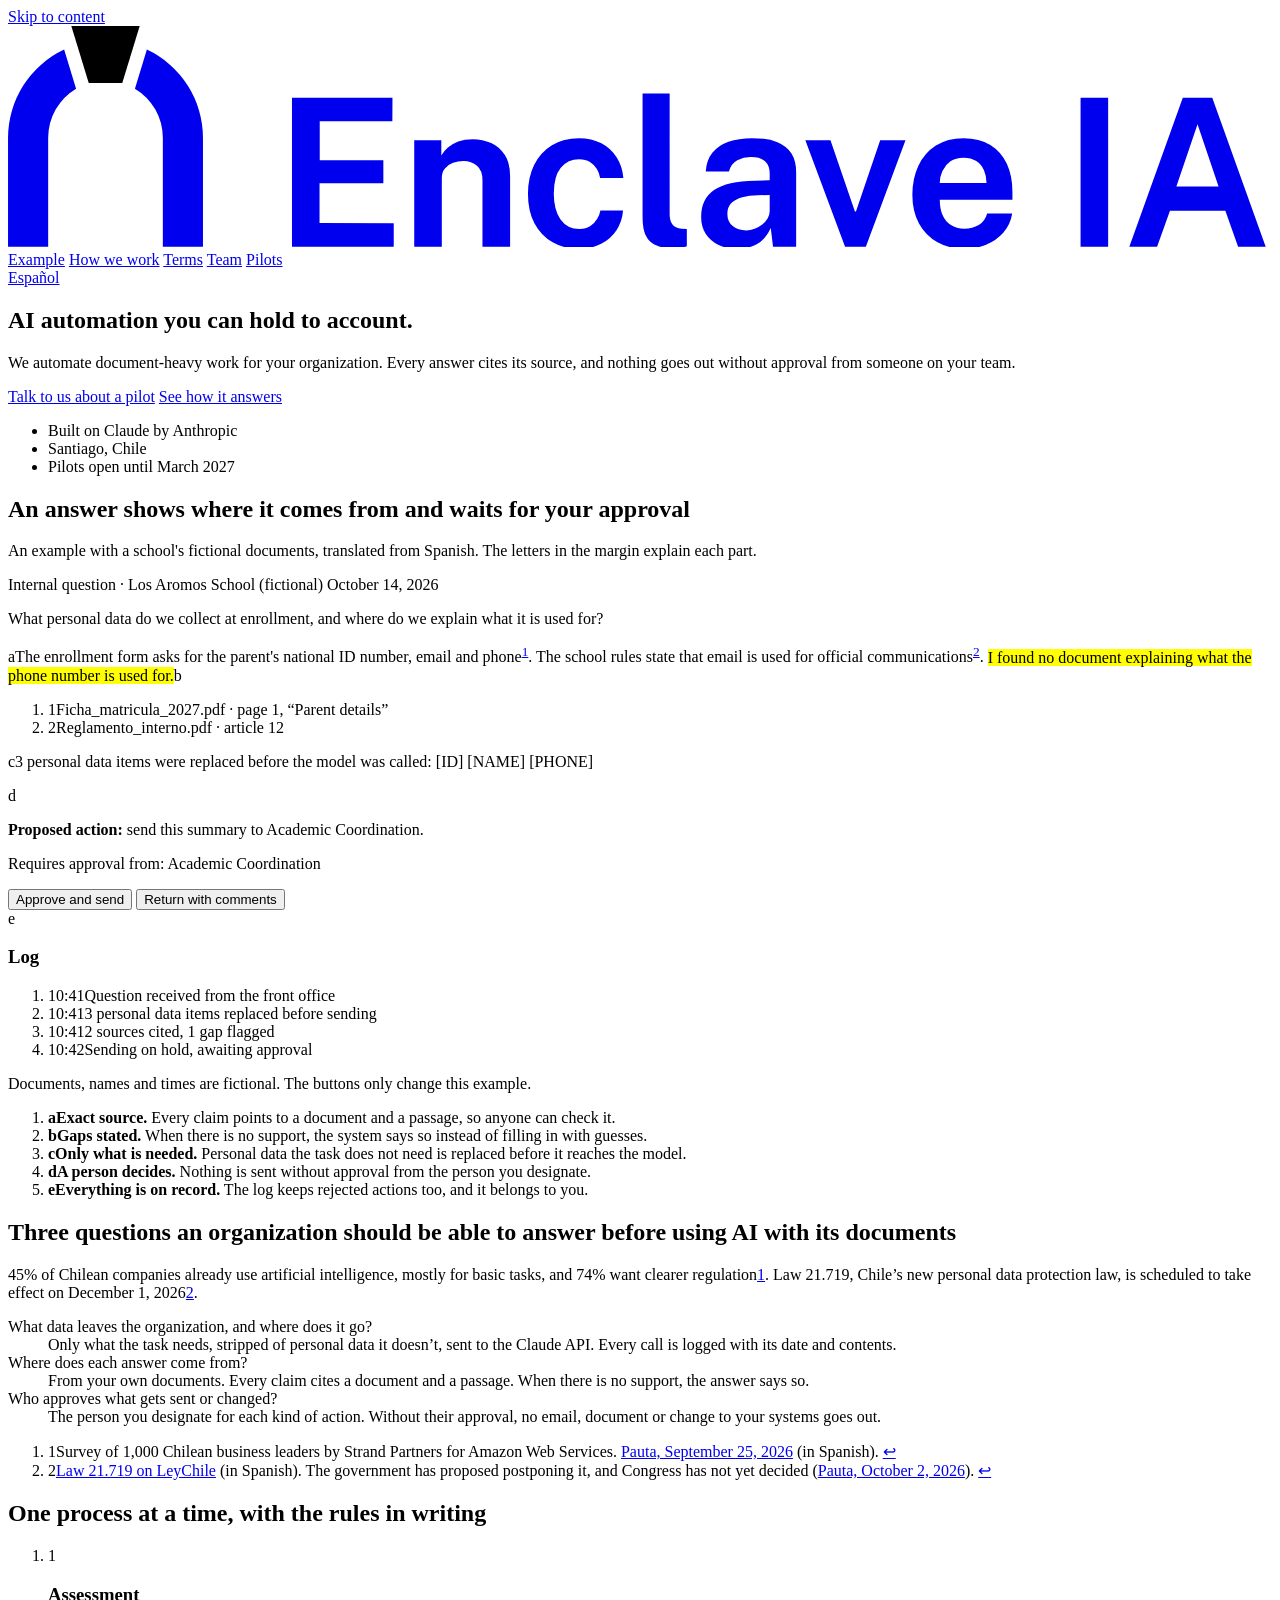
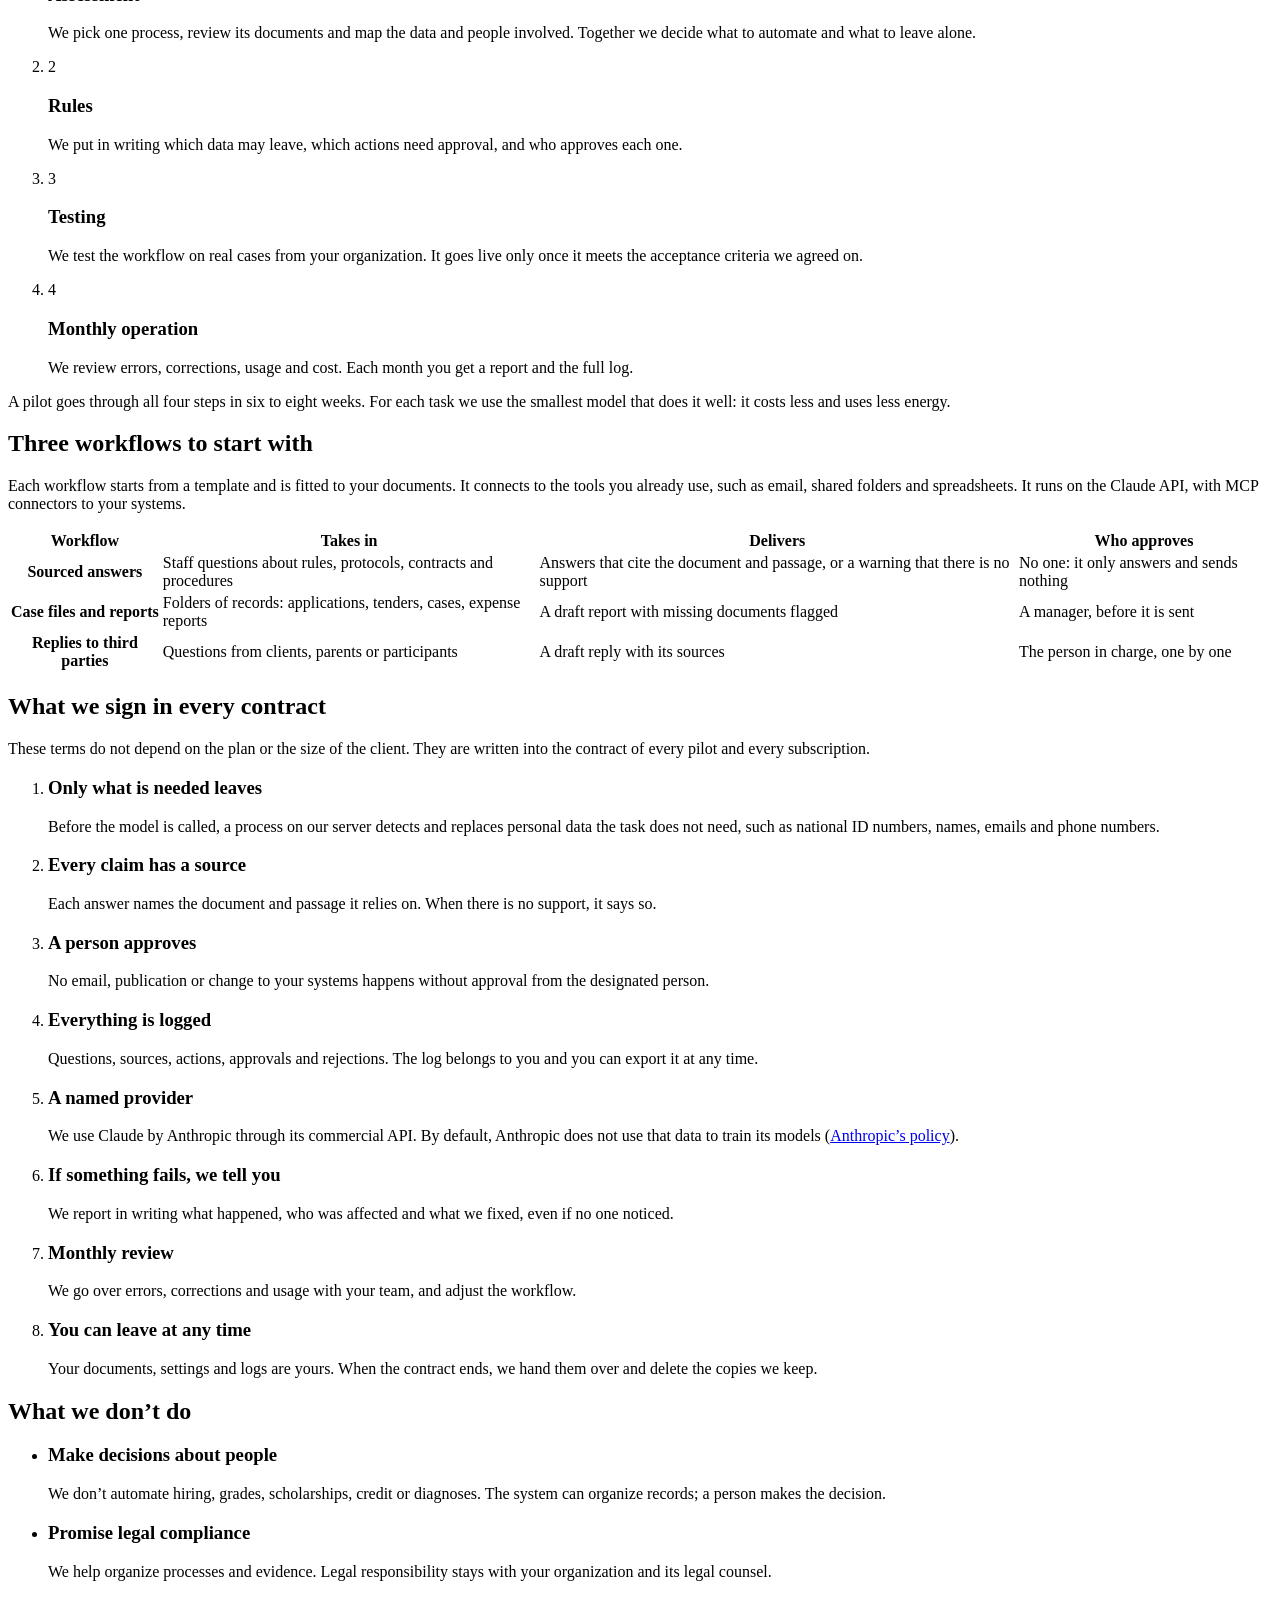
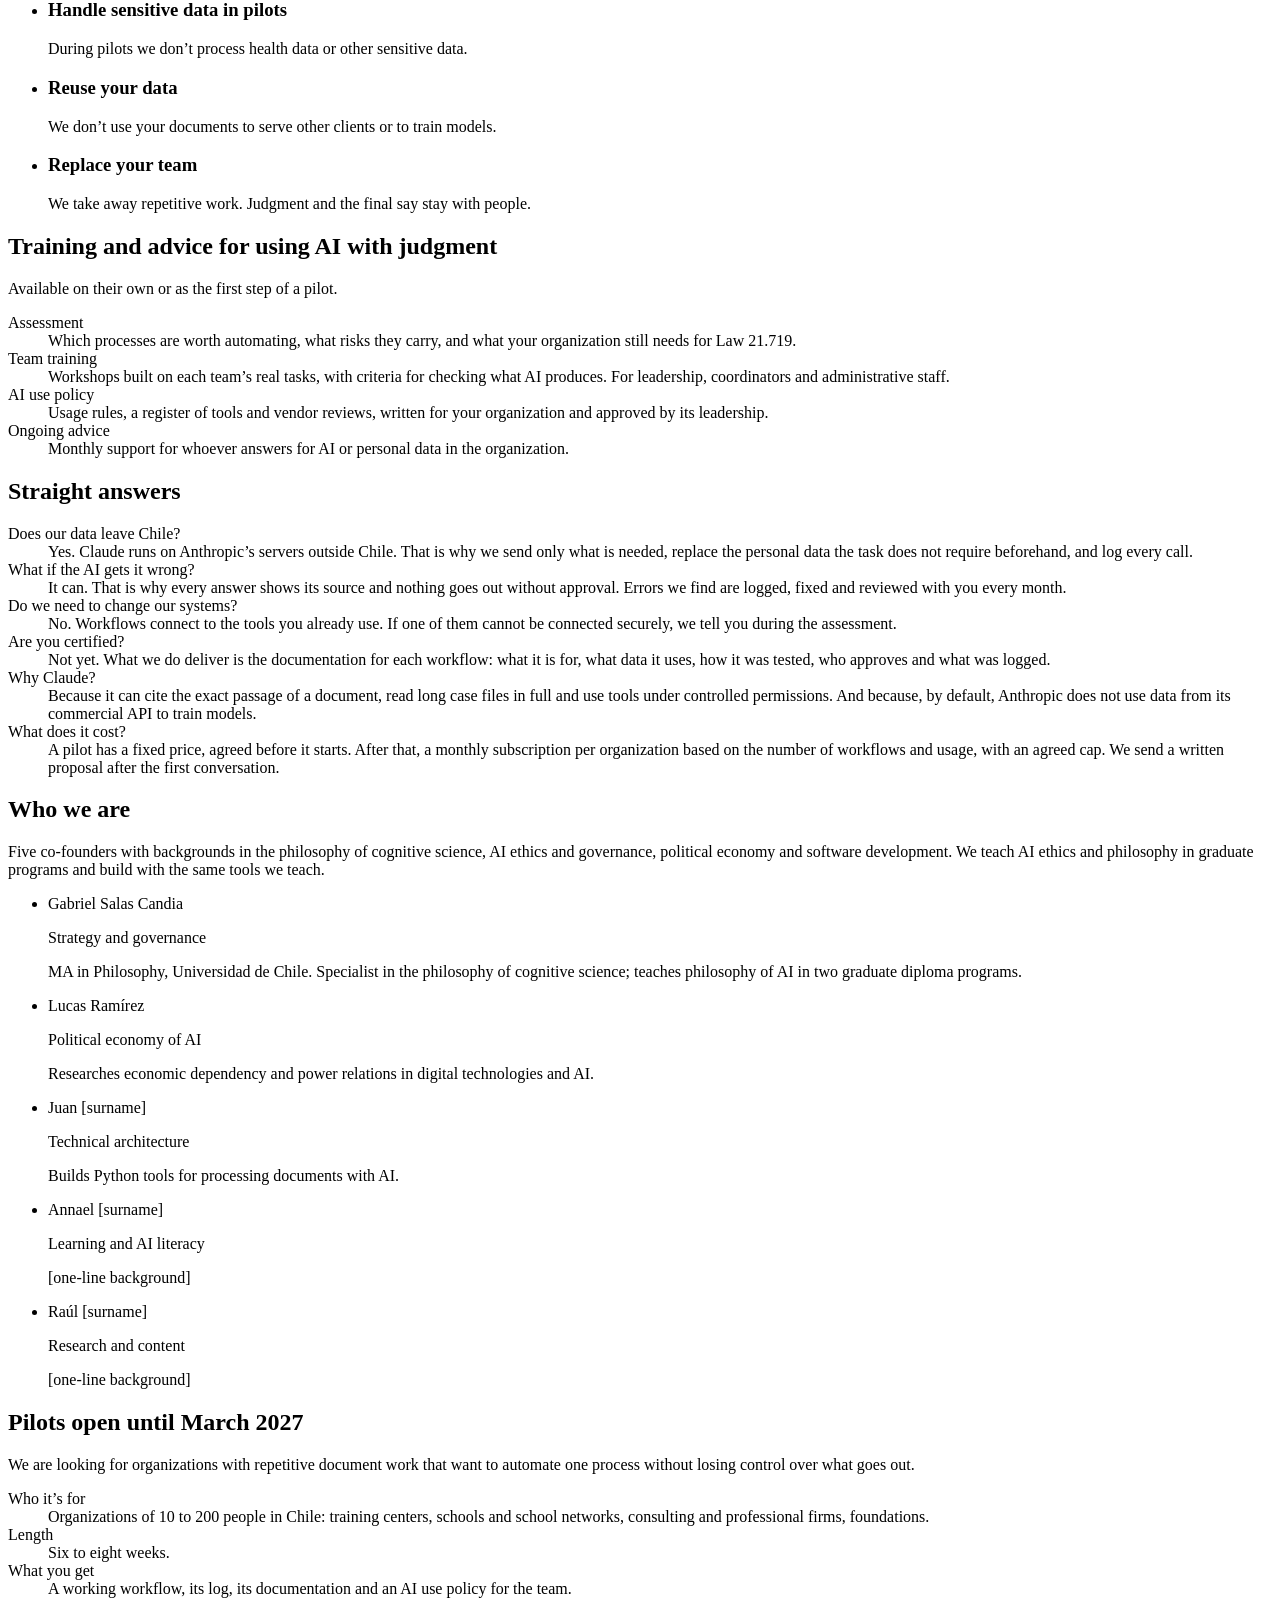
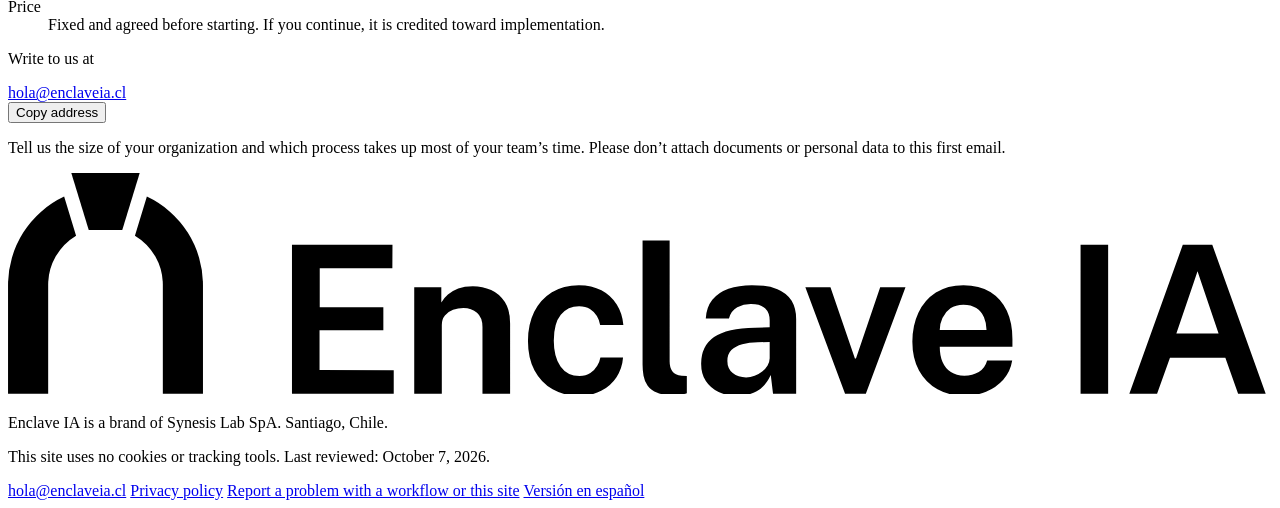
==== sitio/en/index.html @ bf119981 "Sitio de Enclave IA: página bilingüe, marca y privacidad - Página principal en español (sitio/index." ====
<!doctype html>
<html lang="en">
<head>
<meta charset="utf-8">
<meta name="viewport" content="width=device-width, initial-scale=1">
<title>Enclave IA · AI automation you can hold to account</title>
<meta name="description" content="AI workflows built on Claude for organizations that handle documents and personal data. Every answer cites its source, and nothing goes out without human approval.">
<link rel="canonical" href="https://enclaveia.cl/en/">
<link rel="alternate" hreflang="es-CL" href="https://enclaveia.cl/">
<link rel="alternate" hreflang="en" href="https://enclaveia.cl/en/">
<link rel="alternate" hreflang="x-default" href="https://enclaveia.cl/">
<meta property="og:type" content="website">
<meta property="og:locale" content="en_US">
<meta property="og:site_name" content="Enclave IA">
<meta property="og:title" content="Enclave IA · AI automation you can hold to account">
<meta property="og:description" content="AI workflows built on Claude for organizations that run on documents. Every answer cites its source, and nothing goes out without human approval.">
<meta property="og:url" content="https://enclaveia.cl/en/">
<meta property="og:image" content="https://enclaveia.cl/og.png">
<meta name="twitter:card" content="summary_large_image">
<meta name="theme-color" content="#f6f6f3" media="(prefers-color-scheme: light)">
<meta name="theme-color" content="#0f1217" media="(prefers-color-scheme: dark)">
<link rel="icon" href="/favicon.svg" type="image/svg+xml">
<link rel="icon" href="/favicon-32.png" type="image/png" sizes="32x32">
<link rel="apple-touch-icon" href="/apple-touch-icon.png">
<link rel="preload" href="/assets/fonts/newsreader.woff2" as="font" type="font/woff2" crossorigin>
<link rel="preload" href="/assets/fonts/public-sans.woff2" as="font" type="font/woff2" crossorigin>
<link rel="stylesheet" href="/assets/site.css">
<script src="/assets/site.js" defer></script>
</head>
<body>
<a class="skip" href="#content">Skip to content</a>

<header class="site-head">
  <div class="wrap">
    <a class="logo" href="/en/" aria-label="Enclave IA, home"><svg class="logo-svg" viewBox="7.00 2.49 220.46 38.51" aria-hidden="true" focusable="false"><path fill="currentColor" d="M18.867 13.418L16.784 6.607A17.000 17.000 0 0 0 7.000 22.000L7.000 41.000L14.000 41.000L14.000 22.000A10.000 10.000 0 0 1 18.867 13.418Z"/><path fill="currentColor" d="M29.133 13.418L31.216 6.607A17.000 17.000 0 0 1 41.000 22.000L41.000 41.000L34.000 41.000L34.000 22.000A10.000 10.000 0 0 0 29.133 13.418Z"/><path class="key" d="M21.076 12.437L18.036 2.491L29.964 2.491L26.924 12.437Z"/><path fill="currentColor" d="M56.524399204702625 41.0V15.000000000000004H74.05608143153526L74.03416753112033 19.090032849239282H61.36737119640387V25.891770401106502H72.46367133471645V29.908195020746888H61.334500345781464V36.85995850622407L74.2746585408022 36.874005878284926V41.0ZM77.85027662517288 41.0V22.408022130013833H82.57440784923928V25.056513658367912Q83.00510027662517 24.35077368603043 83.72530904218533 23.70080178077455Q84.4455178077455 23.050829875518673 85.5218274550484 22.637275242047025Q86.5981371023513 22.22372060857538 88.06861600968188 22.22372060857538Q89.78211445366529 22.22372060857538 91.26551694329184 22.89518499308437Q92.7489194329184 23.56664937759336 93.6612962482711 25.007347856154908Q94.57367306362379 26.44804633471646 94.57367306362379 28.755748616874136V41.0H89.75261497233748V29.33646697786999Q89.75261497233748 27.667920124481327 88.79893888312586 26.84530601659751Q87.84526279391424 26.022691908713696 86.43603042876902 26.022691908713696Q85.49008039419087 26.022691908713696 84.6190028526971 26.350838520055326Q83.74792531120332 26.678985131396956 83.20415153872753 27.336823565006917Q82.66037776625173 27.994661998616877 82.66037776625173 28.985282676348547V41.0ZM106.571252593361 41.35961272475795Q104.00142634854771 41.35961272475795 101.99209024896265 40.22163511410788Q99.98275414937758 39.083657503457815 98.83536479944675 36.936516683955745Q97.6879754495159 34.78937586445367 97.6879754495159 31.779866874135546Q97.6879754495159 28.888917704011064 98.7772086791148 26.698791926002766Q99.8664419087137 24.508666147994468 101.86524247925311 23.27853777662517Q103.86404304979253 22.048409405255878 106.571252593361 22.048409405255878Q108.82417012448133 22.048409405255878 110.50479771784232 22.956010114107883Q112.18542531120332 23.863610822959892 113.17506267289073 25.433826071922546Q114.16470003457815 27.0040413208852 114.32708765560166 28.984439834024897H110.27863502766252Q110.1505229944675 28.18907762793914 109.70957598547717 27.443443118948824Q109.26862897648685 26.697808609958507 108.49827109266943 26.217809906639005Q107.727913208852 25.737811203319502 106.6041234439834 25.737811203319502Q104.63749135546334 25.737811203319502 103.41551045988935 27.21980895573997Q102.19352956431536 28.701806708160444 102.19352956431536 31.73603907330567Q102.19352956431536 34.574451071922546 103.36957555325034 36.23892418741356Q104.54562154218533 37.903397302904565 106.69177904564314 37.903397302904565Q107.80461186030428 37.903397302904565 108.56949126901797 37.390527748962654Q109.33437067773167 36.87765819502075 109.76983921161826 36.13202368603043Q110.20530774550484 35.38638917704011 110.32246282849239 34.67868257261411H114.27230290456431Q114.13182918395574 36.586315698478565 113.13123487206086 38.10174619640387Q112.13064056016597 39.61717669432918 110.45549144190872 40.48839470954357Q108.78034232365145 41.35961272475795 106.571252593361 41.35961272475795ZM123.33201504149376 41.297242392807746Q121.39993948824342 41.297242392807746 120.26154045643153 40.829605376901796Q119.12314142461963 40.36196836099585 118.56714643845089 39.5862724757953Q118.01115145228215 38.81057659059474 117.84426867219915 37.84453881396957Q117.67738589211616 36.8785010373444 117.67738589211616 35.88169951590595V14.280774550484097H122.39983143153526V35.31193810511756Q122.39983143153526 36.41971386583679 122.86437802558783 37.07628803596127Q123.32892461964038 37.732862206085755 124.49654218533885 37.85338865836791L125.39922631396956 37.897216459197786V40.89043049792531Q124.89633039419085 41.06096559474412 124.36098504495158 41.17910399377593Q123.8256396957123 41.297242392807746 123.33201504149376 41.297242392807746ZM134.13809647302904 41.35961272475795Q132.35885632780082 41.35961272475795 130.94260027662517 40.70093144882434Q129.5263442254495 40.04225017289073 128.7104728561549 38.79091026970954Q127.8946014868603 37.53957036652835 127.8946014868603 35.74909232365145Q127.8946014868603 32.68620331950208 130.14751901798064 31.108823910788384Q132.40043654910096 29.53144450207469 137.29538381742736 29.46823132780083L139.85060079529737 29.4120418395574V28.227567427385893Q139.85060079529737 26.843901279391424 139.04006742738588 26.082674187413556Q138.2295340594744 25.321447095435687 136.522497406639 25.343360995850624Q135.27649550484094 25.354317946058092 134.20271438450897 25.92731025242047Q133.12893326417702 26.50030255878285 132.74656379668048 27.87469744121715H128.70513485477179Q128.81301867219915 25.912841459197786 129.8456409923928 24.61851659751037Q130.87826331258643 23.32419173582296 132.65947008990315 22.68630057053942Q134.4406768672199 22.048409405255878 136.74781725449515 22.048409405255878Q139.49969744121714 22.048409405255878 141.20027230290455 22.75400890387275Q142.90084716459197 23.45960840248963 143.6841286307054 24.780763744813278Q144.4674100968188 26.10191908713693 144.4674100968188 27.950553250345784V41.0H140.43356673582295L140.0399593706777 37.72808609958506Q139.06535269709542 39.784621369294605 137.5827930497925 40.57211704702628Q136.1002334024896 41.35961272475795 134.13809647302904 41.35961272475795ZM135.73050656984785 38.14445020746888Q136.49384076763485 38.14445020746888 137.22584932572613 37.86982408367911Q137.9578578838174 37.59519795988935 138.54489756224064 37.11899204702628Q139.1319372406639 36.64278613416321 139.48579054287688 36.05054892807746Q139.83964384508988 35.458311721991706 139.85060079529737 34.81915629322268V31.97596818810512L137.7595089903181 32.00406293222683Q136.26093533886583 32.02513399031812 135.06423971300137 32.34780212655602Q133.8675440871369 32.67047026279391 133.16868732710924 33.374103129322265Q132.4698305670816 34.077735995850624 132.4698305670816 35.268672199170126Q132.4698305670816 36.620591286307054 133.4083354944675 37.38252074688796Q134.3468404218534 38.14445020746888 135.73050656984785 38.14445020746888ZM152.9983791493776 41.0 146.07218188105116 22.408022130013833H150.45327627939142L154.71609180497924 34.837698824343015H154.8987076417704L159.1230333679115 22.408022130013833H163.53868430152144L156.62260114107883 41.0ZM173.90648772475794 41.35961272475795Q171.18719744121714 41.35961272475795 169.1180195366528 40.20997579529737Q167.0488416320885 39.06033886583679 165.89288338520055 36.93862378976487Q164.73692513831259 34.816908713692946 164.73692513831259 31.909664591977872Q164.73692513831259 29.08698565006916 165.79047804287688 26.856965335408024Q166.8440309474412 24.626945020746888 168.83735304287688 23.337677213001385Q170.83067513831259 22.048409405255878 173.6468922890733 22.048409405255878Q176.439790802213 22.048409405255878 178.3416645055325 23.229793395574Q180.243538208852 24.411177385892117 181.21730204011064 26.525587828492394Q182.1910658713693 28.639998271092672 182.1910658713693 31.43317773167358V32.812629668049794H169.51949343015215Q169.50853647994467 34.31373184647303 170.00159923928078 35.44693335062241Q170.49466199861686 36.580134854771785 171.45564272130014 37.21282849239281Q172.4166234439834 37.84552213001383 173.79691822268327 37.84552213001383Q175.24154996542185 37.84552213001383 176.3182810338866 37.21198565006915Q177.3950121023513 36.57844917012448 177.78440525587828 35.204616182572614H182.15060943983403Q181.83482451590595 37.16703405947441 180.59163208852004 38.54550267980636Q179.34843966113417 39.92397130013831 177.58408973029046 40.641792012448136Q175.81973979944675 41.35961272475795 173.90648772475794 41.35961272475795ZM169.51162690179805 29.890214384508994H177.67455480636238Q177.67455480636238 28.6551694329184 177.22841026970954 27.64544432918396Q176.7822657330567 26.635719225449517 175.88688623789764 26.044324861687414Q174.99150674273858 25.452930497925312 173.63284491701245 25.452930497925312Q172.30255878284925 25.452930497925312 171.38259638658369 26.09700250691563Q170.46263399031812 26.74107451590595 169.98361860304288 27.761335148686033Q169.50460321576764 28.781595781466116 169.51162690179805 29.890214384508994ZM194.07626642461963 41.0V15.000000000000004H198.88636756569846V41.0ZM202.58195020746888 41.0 211.90743862378974 15.000000000000004H217.04793395573995L226.3663986860304 41.0H221.5548928077455L219.3300700207469 34.72925311203319H209.66997320193636L207.4232365145228 41.0ZM210.7861773858921 30.487508644536653H218.1481241355463L214.47810771092668 19.644904045643155Z"/></svg></a>
    <nav class="nav" aria-label="Sections">
      <a href="#example">Example</a>
      <a href="#how">How we work</a>
      <a href="#terms">Terms</a>
      <a href="#team">Team</a>
      <a class="nav-cta" href="#pilots">Pilots</a>
    </nav>
    <a class="lang" href="/" hreflang="es-CL" lang="es-CL">Español</a>
  </div>
</header>

<main id="content">

<section class="hero" aria-labelledby="title">
  <div class="wrap grid">
    <h1 class="display" id="title">AI automation you can hold to account.</h1>
    <p class="lede">We automate document-heavy work for your organization. Every answer cites its source, and nothing goes out without approval from someone on your team.</p>
    <div class="actions">
      <a class="button" href="#pilots">Talk to us about a pilot</a>
      <a class="text-link" href="#example">See how it answers</a>
    </div>
    <ul class="facts" aria-label="Company facts">
      <li>Built on Claude by Anthropic</li>
      <li>Santiago, Chile</li>
      <li>Pilots open until March 2027</li>
    </ul>
  </div>
</section>

<section id="example" aria-labelledby="t-example">
  <div class="wrap grid">
    <div class="section-head grid">
      <h2 class="display" id="t-example">An answer shows where it comes from and waits for your approval</h2>
      <p class="prose">An example with a school's fictional documents, translated from Spanish. The letters in the margin explain each part.</p>
    </div>

    <article class="specimen" aria-label="Example of a workflow answer">
      <div class="sheet">
        <div class="sheet-head">
          <span>Internal question · Los Aromos School (fictional)</span>
          <span>October 14, 2026</span>
        </div>
        <div class="sheet-body">
          <p class="question">What personal data do we collect at enrollment, and where do we explain what it is used for?</p>
          <p class="answer marked"><span class="mark" aria-hidden="true">a</span>The enrollment form asks for the parent's national ID number, email and phone<sup><a href="#c1" aria-label="Source 1">1</a></sup>. The school rules state that email is used for official communications<sup><a href="#c2" aria-label="Source 2">2</a></sup>. <mark class="gap">I found no document explaining what the phone number is used for.</mark><span class="mark-inline" aria-hidden="true">b</span></p>
          <ol class="cites" aria-label="Cited sources">
            <li id="c1"><span class="n">1</span><span>Ficha_matricula_2027.pdf <span class="loc">· page 1, “Parent details”</span></span></li>
            <li id="c2"><span class="n">2</span><span>Reglamento_interno.pdf <span class="loc">· article 12</span></span></li>
          </ol>
          <p class="redacted marked"><span class="mark" aria-hidden="true">c</span>3 personal data items were replaced before the model was called: <span class="token">[ID]</span> <span class="token">[NAME]</span> <span class="token">[PHONE]</span></p>
          <div class="approval marked">
            <span class="mark" aria-hidden="true">d</span>
            <p><strong>Proposed action:</strong> send this summary to Academic Coordination.</p>
            <p class="who">Requires approval from: Academic Coordination</p>
            <div class="row">
              <button type="button" class="button" data-decision="ok">Approve and send</button>
              <button type="button" class="button-quiet" data-decision="back">Return with comments</button>
            </div>
          </div>
        </div>
        <div class="log marked" aria-live="polite">
          <span class="mark" aria-hidden="true">e</span>
          <h3>Log</h3>
          <ol data-log>
            <li><time>10:41</time><span>Question received from the front office</span></li>
            <li><time>10:41</time><span>3 personal data items replaced before sending</span></li>
            <li><time>10:41</time><span>2 sources cited, 1 gap flagged</span></li>
            <li><time>10:42</time><span>Sending on hold, awaiting approval</span></li>
          </ol>
        </div>
      </div>
      <p class="fine">Documents, names and times are fictional. The buttons only change this example.</p>
    </article>

    <ol class="notes" aria-label="What the example shows">
      <li><b aria-hidden="true">a</b><span><strong>Exact source.</strong> Every claim points to a document and a passage, so anyone can check it.</span></li>
      <li><b aria-hidden="true">b</b><span><strong>Gaps stated.</strong> When there is no support, the system says so instead of filling in with guesses.</span></li>
      <li><b aria-hidden="true">c</b><span><strong>Only what is needed.</strong> Personal data the task does not need is replaced before it reaches the model.</span></li>
      <li><b aria-hidden="true">d</b><span><strong>A person decides.</strong> Nothing is sent without approval from the person you designate.</span></li>
      <li><b aria-hidden="true">e</b><span><strong>Everything is on record.</strong> The log keeps rejected actions too, and it belongs to you.</span></li>
    </ol>
  </div>
</section>

<section id="context" aria-labelledby="t-context">
  <div class="wrap grid">
    <div class="section-head grid">
      <h2 class="display" id="t-context">Three questions an organization should be able to answer before using AI with its documents</h2>
      <div class="prose">
        <p>45% of Chilean companies already use artificial intelligence, mostly for basic tasks, and 74% want clearer regulation<a class="fn" href="#n1" id="r1" aria-label="Note 1">1</a>. Law 21.719, Chile’s new personal data protection law, is scheduled to take effect on December 1, 2026<a class="fn" href="#n2" id="r2" aria-label="Note 2">2</a>.</p>
      </div>
    </div>
    <dl class="qa">
      <div>
        <dt>What data leaves the organization, and where does it go?</dt>
        <dd>Only what the task needs, stripped of personal data it doesn’t, sent to the Claude API. Every call is logged with its date and contents.</dd>
      </div>
      <div>
        <dt>Where does each answer come from?</dt>
        <dd>From your own documents. Every claim cites a document and a passage. When there is no support, the answer says so.</dd>
      </div>
      <div>
        <dt>Who approves what gets sent or changed?</dt>
        <dd>The person you designate for each kind of action. Without their approval, no email, document or change to your systems goes out.</dd>
      </div>
    </dl>
    <ol class="footnotes" aria-label="Notes">
      <li id="n1"><span>1</span><span>Survey of 1,000 Chilean business leaders by Strand Partners for Amazon Web Services. <a href="https://www.pauta.cl/tendencias/2026/09/25/el-45-de-las-empresas-chilenas-usa-inteligencia-artificial-pero-la-mayoria-aun-la-ocupa-para-tareas-basicas.html" hreflang="es">Pauta, September 25, 2026</a> (in Spanish). <a href="#r1" aria-label="Back to text">↩</a></span></li>
      <li id="n2"><span>2</span><span><a href="https://www.bcn.cl/leychile/navegar?i=1209272" hreflang="es">Law 21.719 on LeyChile</a> (in Spanish). The government has proposed postponing it, and Congress has not yet decided (<a href="https://www.pauta.cl/actualidad/2026/10/02/ley-de-datos-personales-senadores-proponen-prorroga-de-seis-meses-frente-al-ano-que-pide-el-gobierno.html" hreflang="es">Pauta, October 2, 2026</a>). <a href="#r2" aria-label="Back to text">↩</a></span></li>
    </ol>
  </div>
</section>

<section id="how" aria-labelledby="t-how">
  <div class="wrap grid">
    <div class="section-head grid">
      <h2 class="display" id="t-how">One process at a time, with the rules in writing</h2>
    </div>
    <ol class="steps">
      <li><span class="num" aria-hidden="true">1</span><h3>Assessment</h3><p>We pick one process, review its documents and map the data and people involved. Together we decide what to automate and what to leave alone.</p></li>
      <li><span class="num" aria-hidden="true">2</span><h3>Rules</h3><p>We put in writing which data may leave, which actions need approval, and who approves each one.</p></li>
      <li><span class="num" aria-hidden="true">3</span><h3>Testing</h3><p>We test the workflow on real cases from your organization. It goes live only once it meets the acceptance criteria we agreed on.</p></li>
      <li><span class="num" aria-hidden="true">4</span><h3>Monthly operation</h3><p>We review errors, corrections, usage and cost. Each month you get a report and the full log.</p></li>
    </ol>
    <p class="after">A pilot goes through all four steps in six to eight weeks. For each task we use the smallest model that does it well: it costs less and uses less energy.</p>
  </div>
</section>

<section id="workflows" aria-labelledby="t-workflows">
  <div class="wrap grid">
    <div class="section-head grid">
      <h2 class="display" id="t-workflows">Three workflows to start with</h2>
      <p class="prose">Each workflow starts from a template and is fitted to your documents. It connects to the tools you already use, such as email, shared folders and spreadsheets. It runs on the Claude API, with MCP connectors to your systems.</p>
    </div>
    <div class="table-wrap" role="region" aria-labelledby="t-workflows" tabindex="0">
      <table>
        <thead>
          <tr><th scope="col">Workflow</th><th scope="col">Takes in</th><th scope="col">Delivers</th><th scope="col">Who approves</th></tr>
        </thead>
        <tbody>
          <tr><th scope="row">Sourced answers</th><td data-label="Takes in">Staff questions about rules, protocols, contracts and procedures</td><td data-label="Delivers">Answers that cite the document and passage, or a warning that there is no support</td><td class="approver" data-label="Who approves">No one: it only answers and sends nothing</td></tr>
          <tr><th scope="row">Case files and reports</th><td data-label="Takes in">Folders of records: applications, tenders, cases, expense reports</td><td data-label="Delivers">A draft report with missing documents flagged</td><td class="approver" data-label="Who approves">A manager, before it is sent</td></tr>
          <tr><th scope="row">Replies to third parties</th><td data-label="Takes in">Questions from clients, parents or participants</td><td data-label="Delivers">A draft reply with its sources</td><td class="approver" data-label="Who approves">The person in charge, one by one</td></tr>
        </tbody>
      </table>
    </div>
  </div>
</section>

<section id="terms" aria-labelledby="t-terms">
  <div class="wrap grid">
    <div class="section-head grid">
      <h2 class="display" id="t-terms">What we sign in every contract</h2>
      <p class="prose">These terms do not depend on the plan or the size of the client. They are written into the contract of every pilot and every subscription.</p>
    </div>
    <ol class="clauses">
      <li><div><h3>Only what is needed leaves</h3><p>Before the model is called, a process on our server detects and replaces personal data the task does not need, such as national ID numbers, names, emails and phone numbers.</p></div></li>
      <li><div><h3>Every claim has a source</h3><p>Each answer names the document and passage it relies on. When there is no support, it says so.</p></div></li>
      <li><div><h3>A person approves</h3><p>No email, publication or change to your systems happens without approval from the designated person.</p></div></li>
      <li><div><h3>Everything is logged</h3><p>Questions, sources, actions, approvals and rejections. The log belongs to you and you can export it at any time.</p></div></li>
      <li><div><h3>A named provider</h3><p>We use Claude by Anthropic through its commercial API. By default, Anthropic does not use that data to train its models (<a href="https://privacy.claude.com/en/articles/7996868-is-my-data-used-for-model-training">Anthropic’s policy</a>).</p></div></li>
      <li><div><h3>If something fails, we tell you</h3><p>We report in writing what happened, who was affected and what we fixed, even if no one noticed.</p></div></li>
      <li><div><h3>Monthly review</h3><p>We go over errors, corrections and usage with your team, and adjust the workflow.</p></div></li>
      <li><div><h3>You can leave at any time</h3><p>Your documents, settings and logs are yours. When the contract ends, we hand them over and delete the copies we keep.</p></div></li>
    </ol>
  </div>
</section>

<section id="limits" aria-labelledby="t-limits">
  <div class="wrap grid">
    <div class="section-head grid">
      <h2 class="display" id="t-limits">What we don’t do</h2>
    </div>
    <ul class="limits">
      <li><h3>Make decisions about people</h3><p>We don’t automate hiring, grades, scholarships, credit or diagnoses. The system can organize records; a person makes the decision.</p></li>
      <li><h3>Promise legal compliance</h3><p>We help organize processes and evidence. Legal responsibility stays with your organization and its legal counsel.</p></li>
      <li><h3>Handle sensitive data in pilots</h3><p>During pilots we don’t process health data or other sensitive data.</p></li>
      <li><h3>Reuse your data</h3><p>We don’t use your documents to serve other clients or to train models.</p></li>
      <li><h3>Replace your team</h3><p>We take away repetitive work. Judgment and the final say stay with people.</p></li>
    </ul>
  </div>
</section>

<section id="services" aria-labelledby="t-services">
  <div class="wrap grid">
    <div class="section-head grid">
      <h2 class="display" id="t-services">Training and advice for using AI with judgment</h2>
      <p class="prose">Available on their own or as the first step of a pilot.</p>
    </div>
    <dl class="services">
      <div><dt>Assessment</dt><dd>Which processes are worth automating, what risks they carry, and what your organization still needs for Law 21.719.</dd></div>
      <div><dt>Team training</dt><dd>Workshops built on each team’s real tasks, with criteria for checking what AI produces. For leadership, coordinators and administrative staff.</dd></div>
      <div><dt>AI use policy</dt><dd>Usage rules, a register of tools and vendor reviews, written for your organization and approved by its leadership.</dd></div>
      <div><dt>Ongoing advice</dt><dd>Monthly support for whoever answers for AI or personal data in the organization.</dd></div>
    </dl>
  </div>
</section>

<section id="questions" aria-labelledby="t-questions">
  <div class="wrap grid">
    <div class="section-head grid">
      <h2 class="display" id="t-questions">Straight answers</h2>
    </div>
    <dl class="qa">
      <div>
        <dt>Does our data leave Chile?</dt>
        <dd>Yes. Claude runs on Anthropic’s servers outside Chile. That is why we send only what is needed, replace the personal data the task does not require beforehand, and log every call.</dd>
      </div>
      <div>
        <dt>What if the AI gets it wrong?</dt>
        <dd>It can. That is why every answer shows its source and nothing goes out without approval. Errors we find are logged, fixed and reviewed with you every month.</dd>
      </div>
      <div>
        <dt>Do we need to change our systems?</dt>
        <dd>No. Workflows connect to the tools you already use. If one of them cannot be connected securely, we tell you during the assessment.</dd>
      </div>
      <div>
        <dt>Are you certified?</dt>
        <dd>Not yet. What we do deliver is the documentation for each workflow: what it is for, what data it uses, how it was tested, who approves and what was logged.</dd>
      </div>
      <div>
        <dt>Why Claude?</dt>
        <dd>Because it can cite the exact passage of a document, read long case files in full and use tools under controlled permissions. And because, by default, Anthropic does not use data from its commercial API to train models.</dd>
      </div>
      <div>
        <dt>What does it cost?</dt>
        <dd>A pilot has a fixed price, agreed before it starts. After that, a monthly subscription per organization based on the number of workflows and usage, with an agreed cap. We send a written proposal after the first conversation.</dd>
      </div>
    </dl>
  </div>
</section>

<section id="team" aria-labelledby="t-team">
  <div class="wrap grid">
    <div class="section-head grid">
      <h2 class="display" id="t-team">Who we are</h2>
      <p class="prose">Five co-founders with backgrounds in the philosophy of cognitive science, AI ethics and governance, political economy and software development. We teach AI ethics and philosophy in graduate programs and build with the same tools we teach.</p>
    </div>
    <ul class="team">
      <li><p class="name">Gabriel Salas Candia</p><p class="role">Strategy and governance</p><p class="bio">MA in Philosophy, Universidad de Chile. Specialist in the philosophy of cognitive science; teaches philosophy of AI in two graduate diploma programs.</p></li>
      <li><p class="name">Lucas Ramírez</p><p class="role">Political economy of AI</p><p class="bio">Researches economic dependency and power relations in digital technologies and AI.</p></li>
      <li><p class="name">Juan <span class="pending">[surname]</span></p><p class="role">Technical architecture</p><p class="bio">Builds Python tools for processing documents with AI.</p></li>
      <li><p class="name">Annael <span class="pending">[surname]</span></p><p class="role">Learning and AI literacy</p><p class="bio"><span class="pending">[one-line background]</span></p></li>
      <li><p class="name">Raúl <span class="pending">[surname]</span></p><p class="role">Research and content</p><p class="bio"><span class="pending">[one-line background]</span></p></li>
    </ul>
  </div>
</section>

<section id="pilots" class="pilot" aria-labelledby="t-pilots">
  <div class="wrap grid">
    <h2 class="display" id="t-pilots">Pilots open until March 2027</h2>
    <p class="prose">We are looking for organizations with repetitive document work that want to automate one process without losing control over what goes out.</p>
    <dl class="terms">
      <div><dt>Who it’s for</dt><dd>Organizations of 10 to 200 people in Chile: training centers, schools and school networks, consulting and professional firms, foundations.</dd></div>
      <div><dt>Length</dt><dd>Six to eight weeks.</dd></div>
      <div><dt>What you get</dt><dd>A working workflow, its log, its documentation and an AI use policy for the team.</dd></div>
      <div><dt>Price</dt><dd>Fixed and agreed before starting. If you continue, it is credited toward implementation.</dd></div>
    </dl>
    <div class="contact">
      <p class="label">Write to us at</p>
      <a class="mail" href="mailto:hola@enclaveia.cl?subject=Enclave%20IA%20pilot">hola@enclaveia.cl</a>
      <div class="row">
        <button type="button" class="button-quiet" data-copy="hola@enclaveia.cl">Copy address</button>
        <span class="copied" data-copied hidden>Address copied.</span>
      </div>
      <p class="note">Tell us the size of your organization and which process takes up most of your team’s time. Please don’t attach documents or personal data to this first email.</p>
    </div>
  </div>
</section>

</main>

<footer class="site-foot">
  <div class="wrap grid">
    <div class="foot-id">
      <svg class="foot-logo" viewBox="7.00 2.49 220.46 38.51" aria-hidden="true" focusable="false"><path fill="currentColor" d="M18.867 13.418L16.784 6.607A17.000 17.000 0 0 0 7.000 22.000L7.000 41.000L14.000 41.000L14.000 22.000A10.000 10.000 0 0 1 18.867 13.418Z"/><path fill="currentColor" d="M29.133 13.418L31.216 6.607A17.000 17.000 0 0 1 41.000 22.000L41.000 41.000L34.000 41.000L34.000 22.000A10.000 10.000 0 0 0 29.133 13.418Z"/><path class="key" d="M21.076 12.437L18.036 2.491L29.964 2.491L26.924 12.437Z"/><path fill="currentColor" d="M56.524399204702625 41.0V15.000000000000004H74.05608143153526L74.03416753112033 19.090032849239282H61.36737119640387V25.891770401106502H72.46367133471645V29.908195020746888H61.334500345781464V36.85995850622407L74.2746585408022 36.874005878284926V41.0ZM77.85027662517288 41.0V22.408022130013833H82.57440784923928V25.056513658367912Q83.00510027662517 24.35077368603043 83.72530904218533 23.70080178077455Q84.4455178077455 23.050829875518673 85.5218274550484 22.637275242047025Q86.5981371023513 22.22372060857538 88.06861600968188 22.22372060857538Q89.78211445366529 22.22372060857538 91.26551694329184 22.89518499308437Q92.7489194329184 23.56664937759336 93.6612962482711 25.007347856154908Q94.57367306362379 26.44804633471646 94.57367306362379 28.755748616874136V41.0H89.75261497233748V29.33646697786999Q89.75261497233748 27.667920124481327 88.79893888312586 26.84530601659751Q87.84526279391424 26.022691908713696 86.43603042876902 26.022691908713696Q85.49008039419087 26.022691908713696 84.6190028526971 26.350838520055326Q83.74792531120332 26.678985131396956 83.20415153872753 27.336823565006917Q82.66037776625173 27.994661998616877 82.66037776625173 28.985282676348547V41.0ZM106.571252593361 41.35961272475795Q104.00142634854771 41.35961272475795 101.99209024896265 40.22163511410788Q99.98275414937758 39.083657503457815 98.83536479944675 36.936516683955745Q97.6879754495159 34.78937586445367 97.6879754495159 31.779866874135546Q97.6879754495159 28.888917704011064 98.7772086791148 26.698791926002766Q99.8664419087137 24.508666147994468 101.86524247925311 23.27853777662517Q103.86404304979253 22.048409405255878 106.571252593361 22.048409405255878Q108.82417012448133 22.048409405255878 110.50479771784232 22.956010114107883Q112.18542531120332 23.863610822959892 113.17506267289073 25.433826071922546Q114.16470003457815 27.0040413208852 114.32708765560166 28.984439834024897H110.27863502766252Q110.1505229944675 28.18907762793914 109.70957598547717 27.443443118948824Q109.26862897648685 26.697808609958507 108.49827109266943 26.217809906639005Q107.727913208852 25.737811203319502 106.6041234439834 25.737811203319502Q104.63749135546334 25.737811203319502 103.41551045988935 27.21980895573997Q102.19352956431536 28.701806708160444 102.19352956431536 31.73603907330567Q102.19352956431536 34.574451071922546 103.36957555325034 36.23892418741356Q104.54562154218533 37.903397302904565 106.69177904564314 37.903397302904565Q107.80461186030428 37.903397302904565 108.56949126901797 37.390527748962654Q109.33437067773167 36.87765819502075 109.76983921161826 36.13202368603043Q110.20530774550484 35.38638917704011 110.32246282849239 34.67868257261411H114.27230290456431Q114.13182918395574 36.586315698478565 113.13123487206086 38.10174619640387Q112.13064056016597 39.61717669432918 110.45549144190872 40.48839470954357Q108.78034232365145 41.35961272475795 106.571252593361 41.35961272475795ZM123.33201504149376 41.297242392807746Q121.39993948824342 41.297242392807746 120.26154045643153 40.829605376901796Q119.12314142461963 40.36196836099585 118.56714643845089 39.5862724757953Q118.01115145228215 38.81057659059474 117.84426867219915 37.84453881396957Q117.67738589211616 36.8785010373444 117.67738589211616 35.88169951590595V14.280774550484097H122.39983143153526V35.31193810511756Q122.39983143153526 36.41971386583679 122.86437802558783 37.07628803596127Q123.32892461964038 37.732862206085755 124.49654218533885 37.85338865836791L125.39922631396956 37.897216459197786V40.89043049792531Q124.89633039419085 41.06096559474412 124.36098504495158 41.17910399377593Q123.8256396957123 41.297242392807746 123.33201504149376 41.297242392807746ZM134.13809647302904 41.35961272475795Q132.35885632780082 41.35961272475795 130.94260027662517 40.70093144882434Q129.5263442254495 40.04225017289073 128.7104728561549 38.79091026970954Q127.8946014868603 37.53957036652835 127.8946014868603 35.74909232365145Q127.8946014868603 32.68620331950208 130.14751901798064 31.108823910788384Q132.40043654910096 29.53144450207469 137.29538381742736 29.46823132780083L139.85060079529737 29.4120418395574V28.227567427385893Q139.85060079529737 26.843901279391424 139.04006742738588 26.082674187413556Q138.2295340594744 25.321447095435687 136.522497406639 25.343360995850624Q135.27649550484094 25.354317946058092 134.20271438450897 25.92731025242047Q133.12893326417702 26.50030255878285 132.74656379668048 27.87469744121715H128.70513485477179Q128.81301867219915 25.912841459197786 129.8456409923928 24.61851659751037Q130.87826331258643 23.32419173582296 132.65947008990315 22.68630057053942Q134.4406768672199 22.048409405255878 136.74781725449515 22.048409405255878Q139.49969744121714 22.048409405255878 141.20027230290455 22.75400890387275Q142.90084716459197 23.45960840248963 143.6841286307054 24.780763744813278Q144.4674100968188 26.10191908713693 144.4674100968188 27.950553250345784V41.0H140.43356673582295L140.0399593706777 37.72808609958506Q139.06535269709542 39.784621369294605 137.5827930497925 40.57211704702628Q136.1002334024896 41.35961272475795 134.13809647302904 41.35961272475795ZM135.73050656984785 38.14445020746888Q136.49384076763485 38.14445020746888 137.22584932572613 37.86982408367911Q137.9578578838174 37.59519795988935 138.54489756224064 37.11899204702628Q139.1319372406639 36.64278613416321 139.48579054287688 36.05054892807746Q139.83964384508988 35.458311721991706 139.85060079529737 34.81915629322268V31.97596818810512L137.7595089903181 32.00406293222683Q136.26093533886583 32.02513399031812 135.06423971300137 32.34780212655602Q133.8675440871369 32.67047026279391 133.16868732710924 33.374103129322265Q132.4698305670816 34.077735995850624 132.4698305670816 35.268672199170126Q132.4698305670816 36.620591286307054 133.4083354944675 37.38252074688796Q134.3468404218534 38.14445020746888 135.73050656984785 38.14445020746888ZM152.9983791493776 41.0 146.07218188105116 22.408022130013833H150.45327627939142L154.71609180497924 34.837698824343015H154.8987076417704L159.1230333679115 22.408022130013833H163.53868430152144L156.62260114107883 41.0ZM173.90648772475794 41.35961272475795Q171.18719744121714 41.35961272475795 169.1180195366528 40.20997579529737Q167.0488416320885 39.06033886583679 165.89288338520055 36.93862378976487Q164.73692513831259 34.816908713692946 164.73692513831259 31.909664591977872Q164.73692513831259 29.08698565006916 165.79047804287688 26.856965335408024Q166.8440309474412 24.626945020746888 168.83735304287688 23.337677213001385Q170.83067513831259 22.048409405255878 173.6468922890733 22.048409405255878Q176.439790802213 22.048409405255878 178.3416645055325 23.229793395574Q180.243538208852 24.411177385892117 181.21730204011064 26.525587828492394Q182.1910658713693 28.639998271092672 182.1910658713693 31.43317773167358V32.812629668049794H169.51949343015215Q169.50853647994467 34.31373184647303 170.00159923928078 35.44693335062241Q170.49466199861686 36.580134854771785 171.45564272130014 37.21282849239281Q172.4166234439834 37.84552213001383 173.79691822268327 37.84552213001383Q175.24154996542185 37.84552213001383 176.3182810338866 37.21198565006915Q177.3950121023513 36.57844917012448 177.78440525587828 35.204616182572614H182.15060943983403Q181.83482451590595 37.16703405947441 180.59163208852004 38.54550267980636Q179.34843966113417 39.92397130013831 177.58408973029046 40.641792012448136Q175.81973979944675 41.35961272475795 173.90648772475794 41.35961272475795ZM169.51162690179805 29.890214384508994H177.67455480636238Q177.67455480636238 28.6551694329184 177.22841026970954 27.64544432918396Q176.7822657330567 26.635719225449517 175.88688623789764 26.044324861687414Q174.99150674273858 25.452930497925312 173.63284491701245 25.452930497925312Q172.30255878284925 25.452930497925312 171.38259638658369 26.09700250691563Q170.46263399031812 26.74107451590595 169.98361860304288 27.761335148686033Q169.50460321576764 28.781595781466116 169.51162690179805 29.890214384508994ZM194.07626642461963 41.0V15.000000000000004H198.88636756569846V41.0ZM202.58195020746888 41.0 211.90743862378974 15.000000000000004H217.04793395573995L226.3663986860304 41.0H221.5548928077455L219.3300700207469 34.72925311203319H209.66997320193636L207.4232365145228 41.0ZM210.7861773858921 30.487508644536653H218.1481241355463L214.47810771092668 19.644904045643155Z"/></svg>
      <p>Enclave IA is a brand of Synesis Lab SpA. Santiago, Chile.</p>
      <p>This site uses no cookies or tracking tools. Last reviewed: October 7, 2026.</p>
    </div>
    <nav class="foot-links" aria-label="Footer links">
      <a href="mailto:hola@enclaveia.cl">hola@enclaveia.cl</a>
      <a href="/en/privacy">Privacy policy</a>
      <a href="mailto:hola@enclaveia.cl?subject=Problem%20report">Report a problem with a workflow or this site</a>
      <a href="/" hreflang="es-CL" lang="es-CL">Versión en español</a>
    </nav>
  </div>
</footer>
</body>
</html>
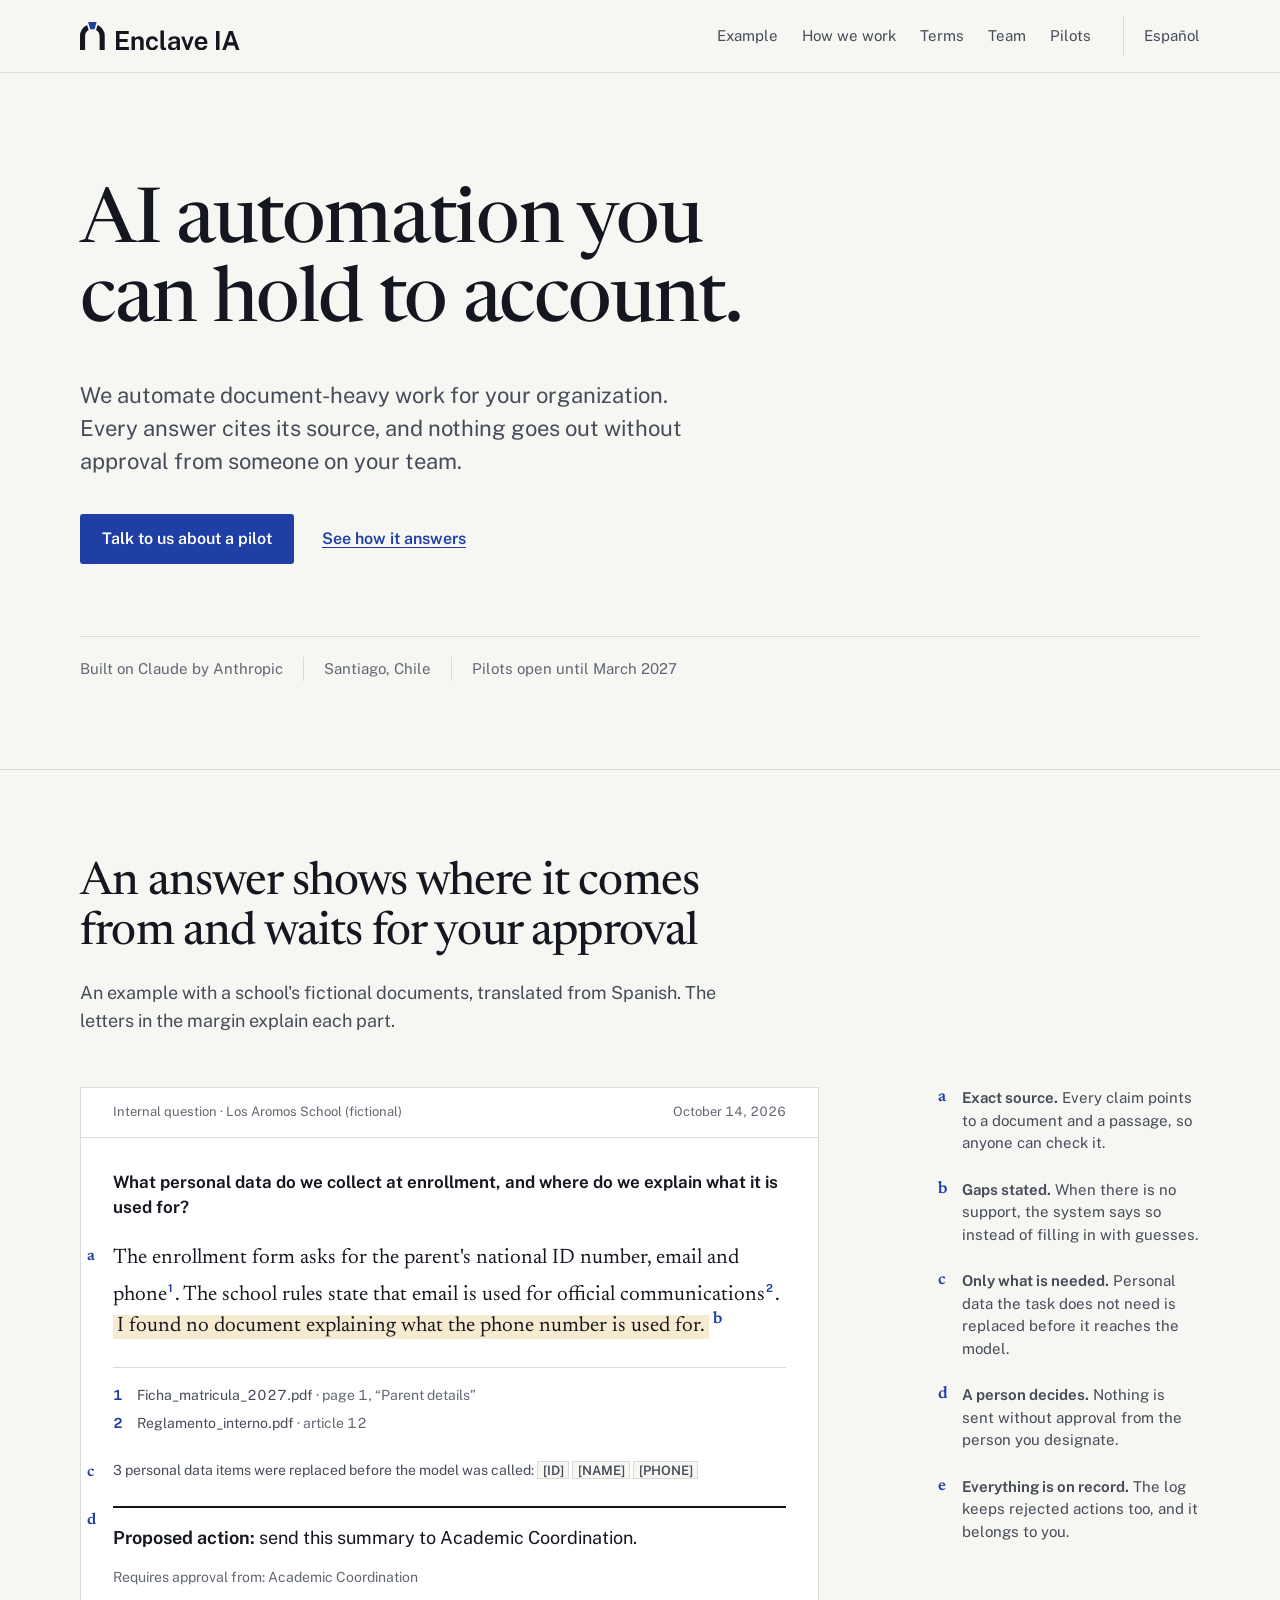
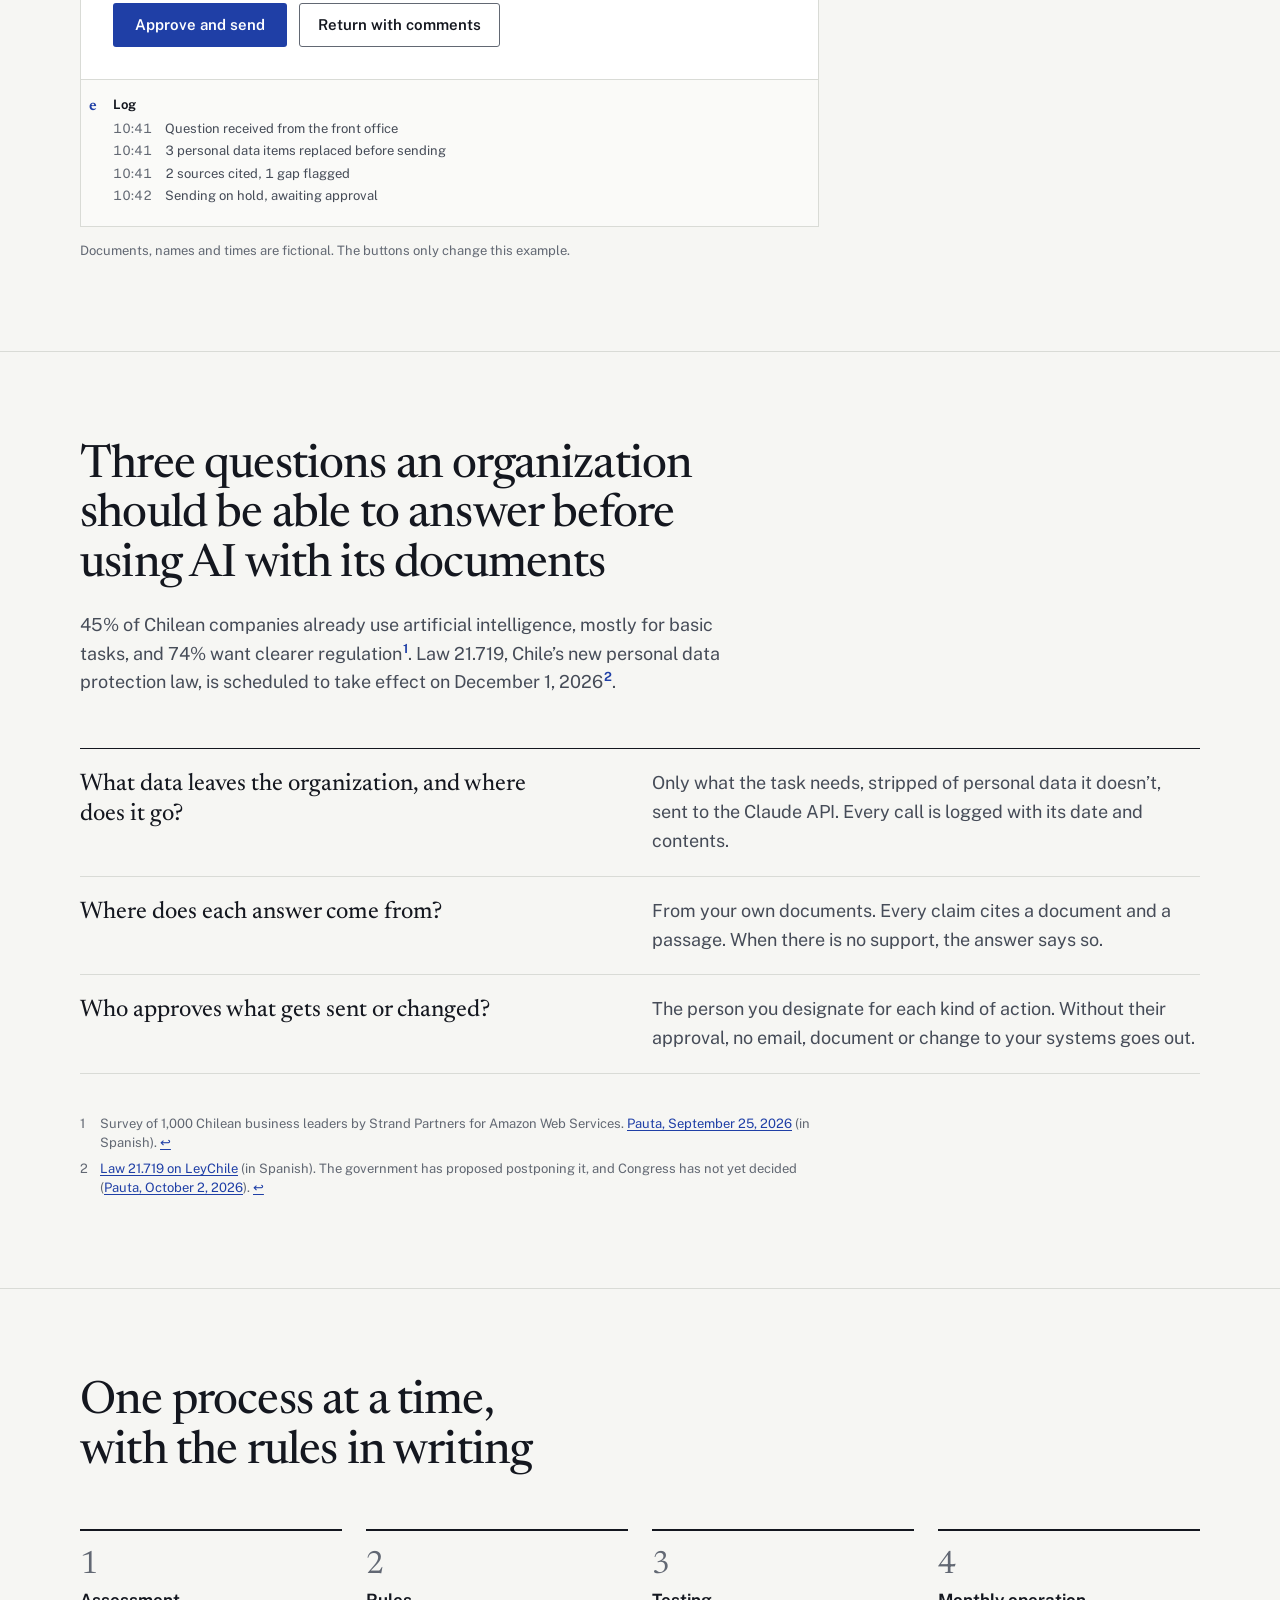
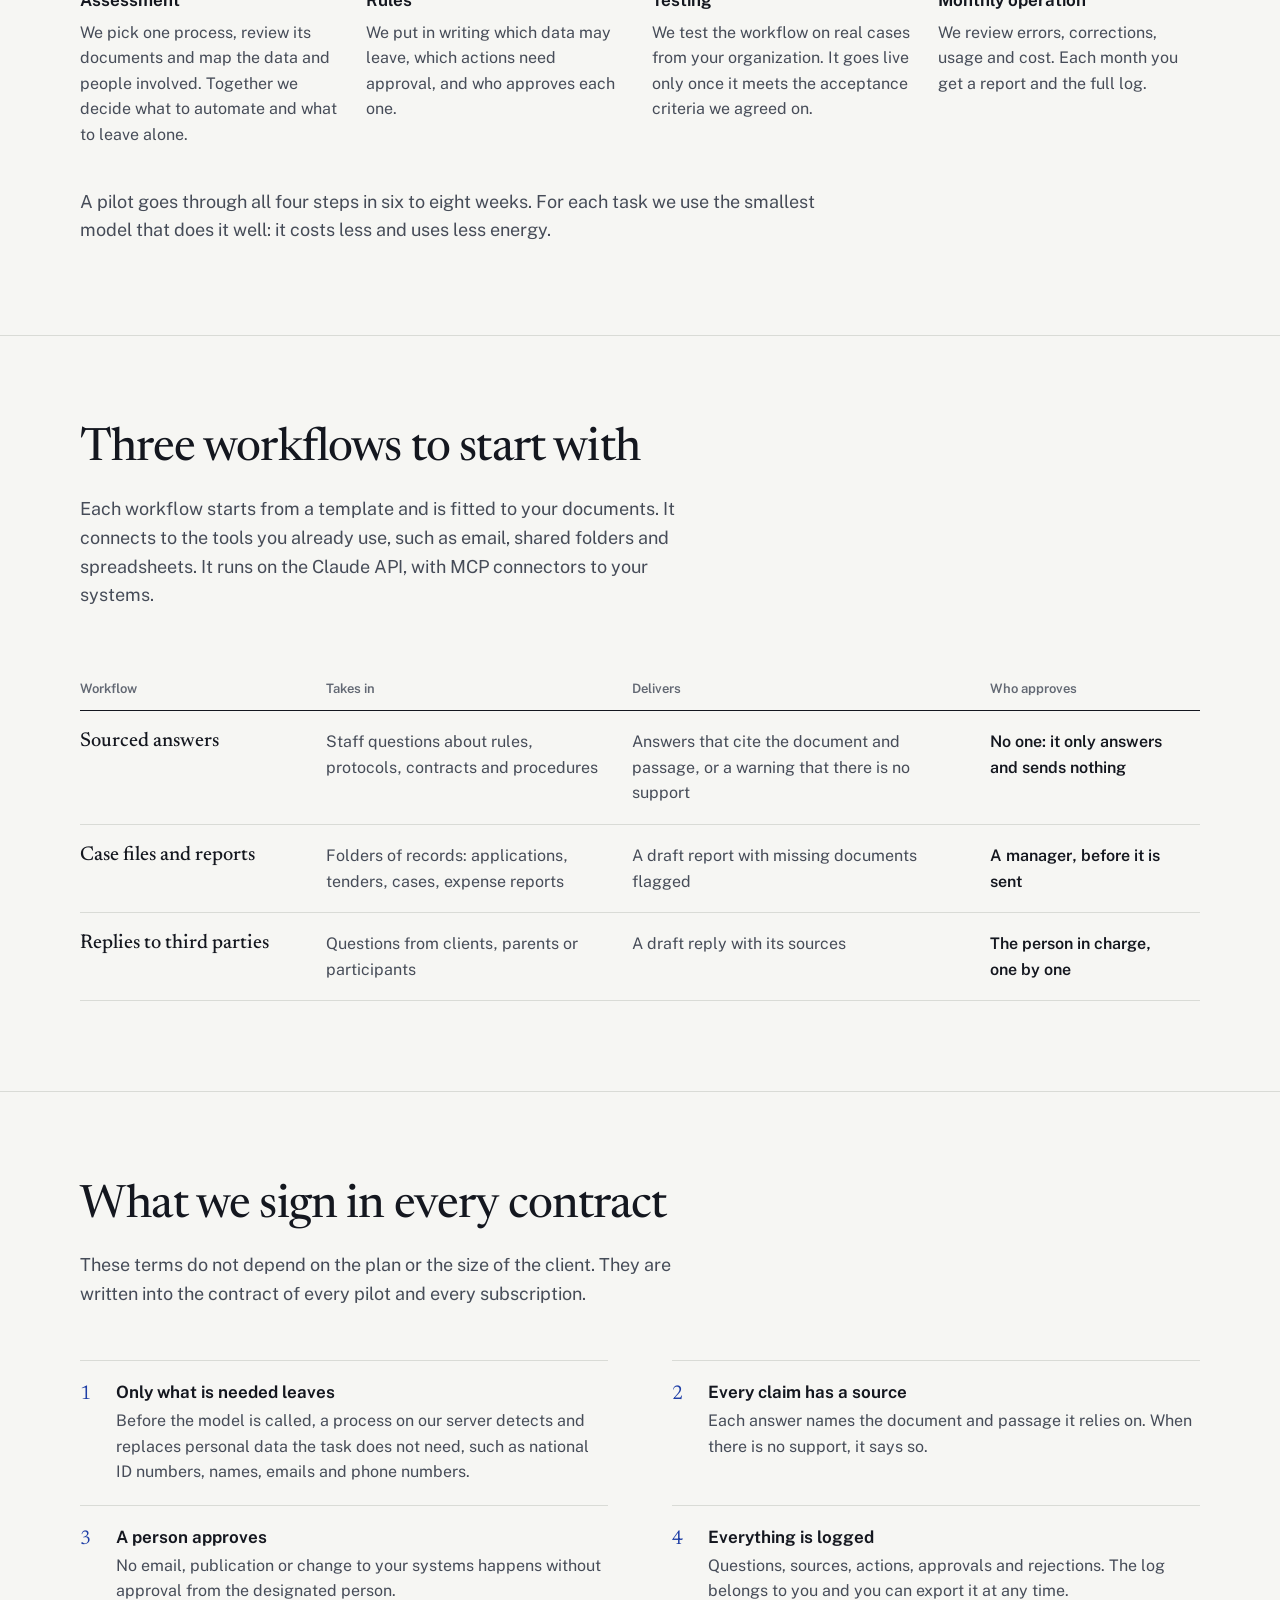
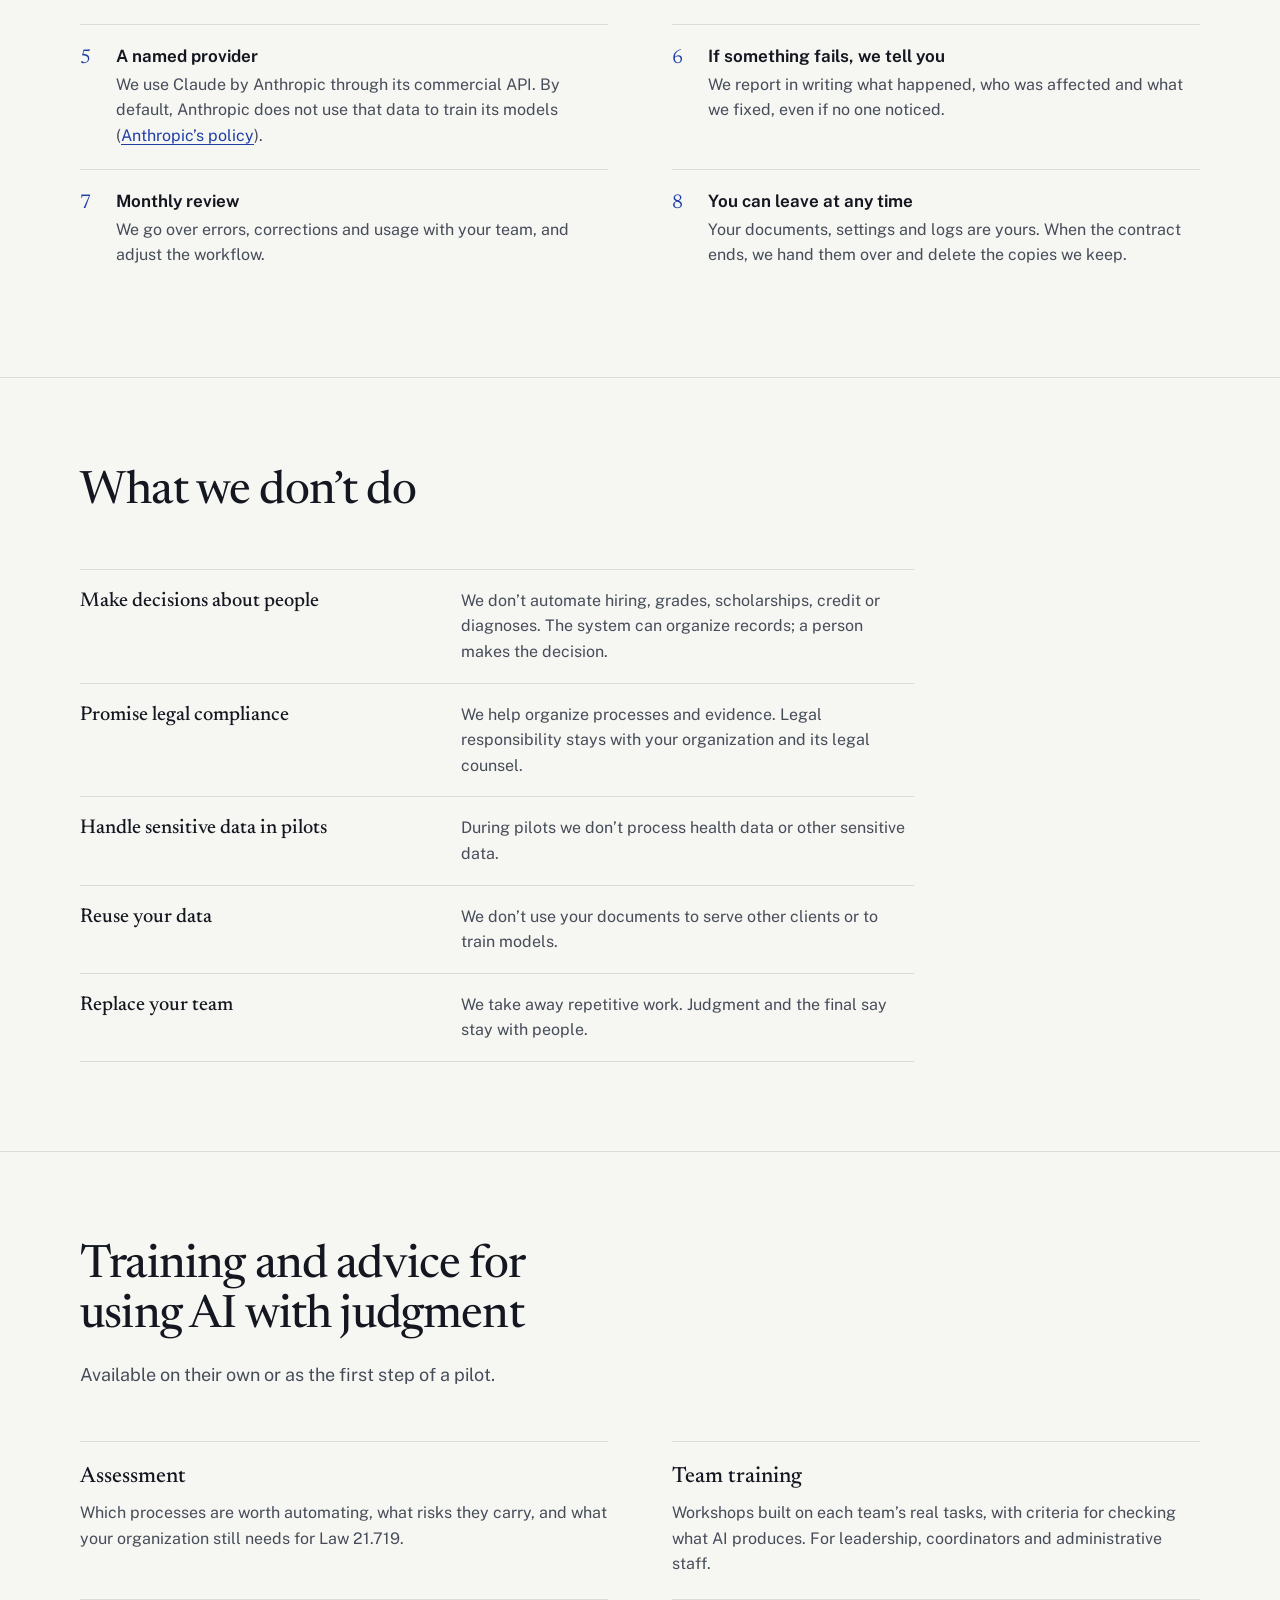
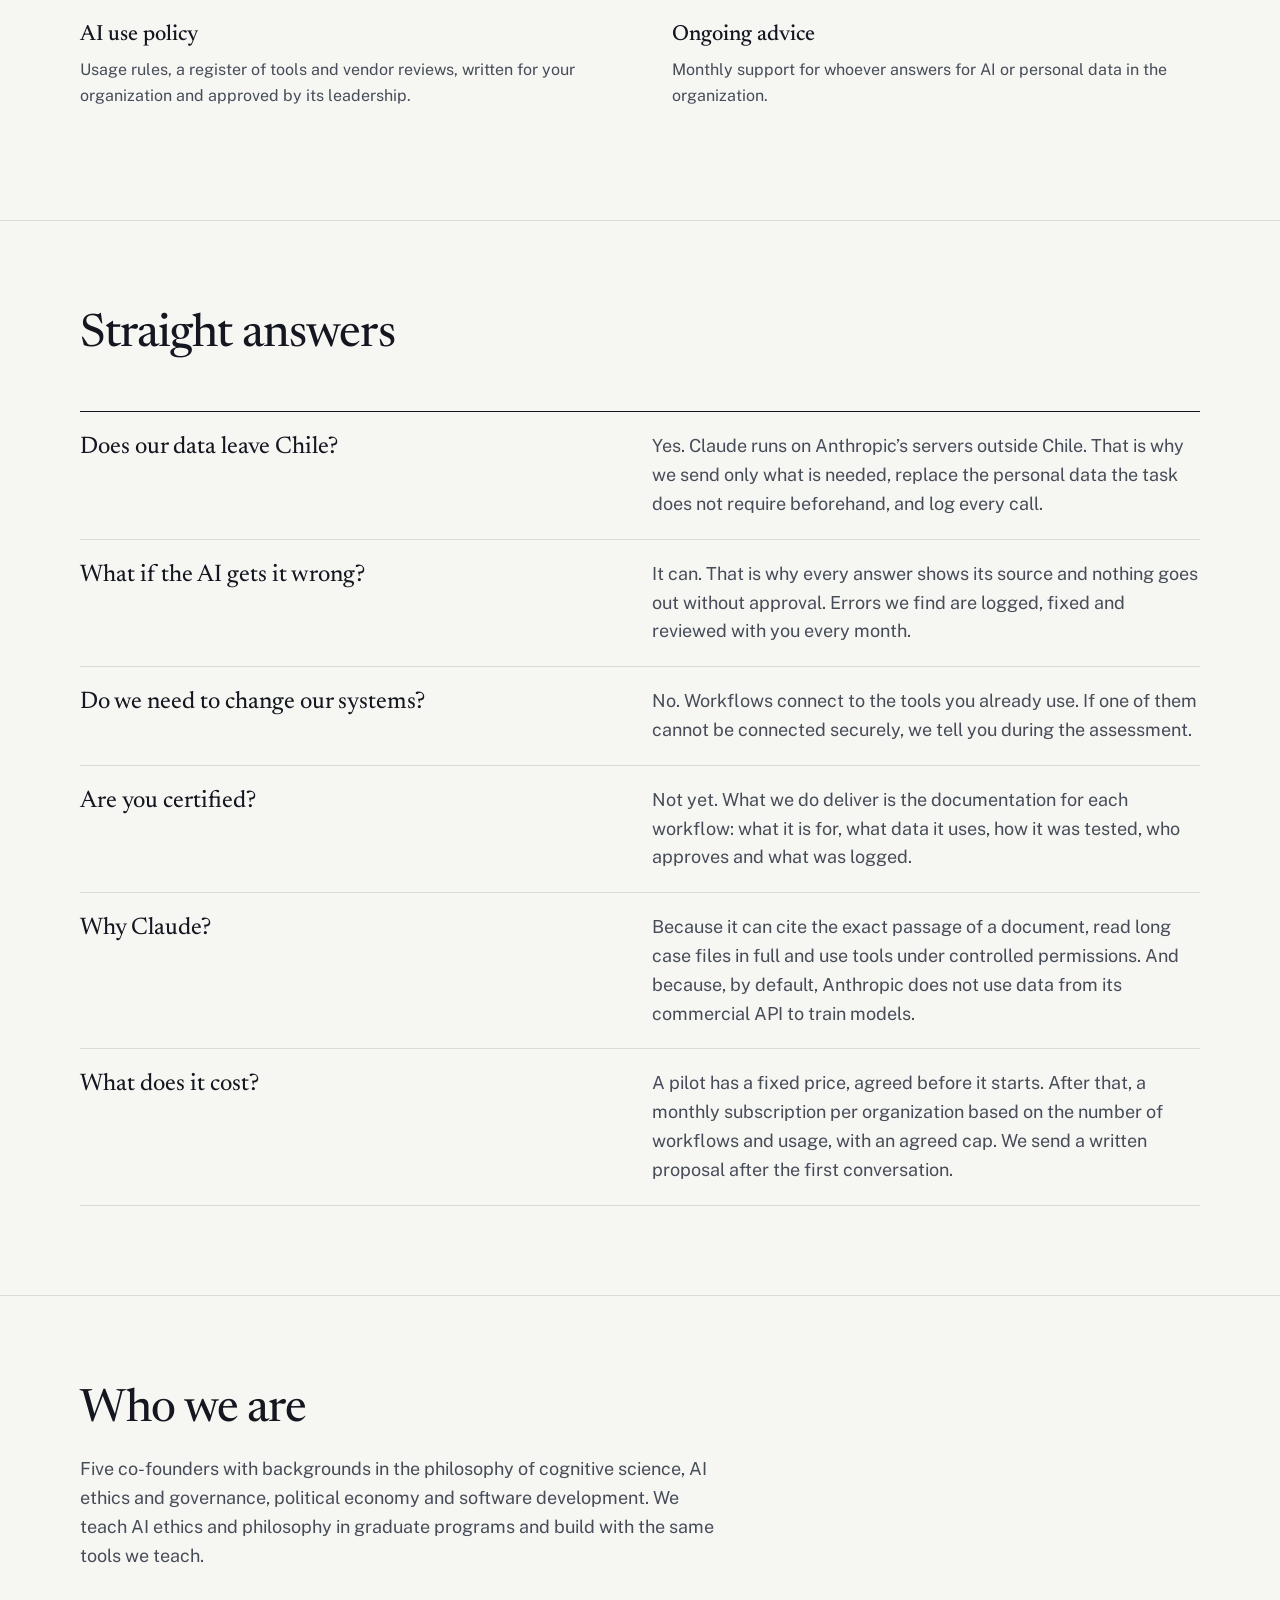
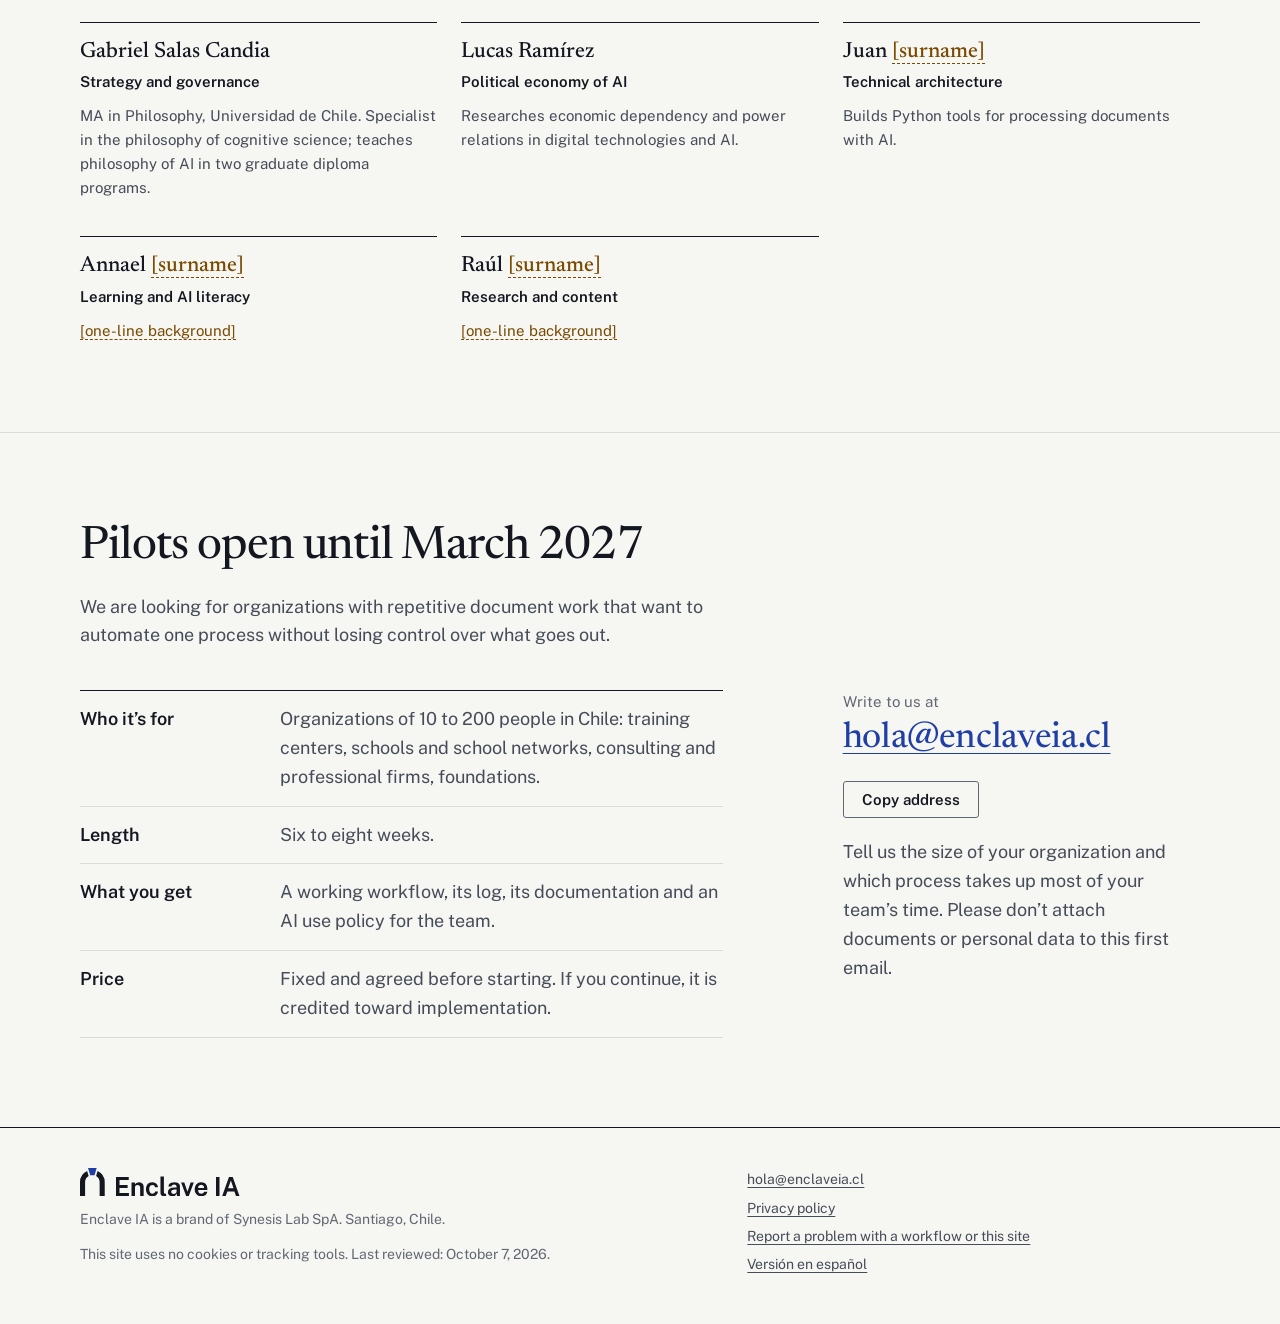
==== commit dd24441f: "Rutas relativas, publicación en GitHub Pages y enlaces de vista previa - Las rutas internas del siti" ====
--- a/sitio/en/index.html
+++ b/sitio/en/index.html
@@ -19,20 +19,20 @@
 <meta name="twitter:card" content="summary_large_image">
 <meta name="theme-color" content="#f6f6f3" media="(prefers-color-scheme: light)">
 <meta name="theme-color" content="#0f1217" media="(prefers-color-scheme: dark)">
-<link rel="icon" href="/favicon.svg" type="image/svg+xml">
-<link rel="icon" href="/favicon-32.png" type="image/png" sizes="32x32">
-<link rel="apple-touch-icon" href="/apple-touch-icon.png">
-<link rel="preload" href="/assets/fonts/newsreader.woff2" as="font" type="font/woff2" crossorigin>
-<link rel="preload" href="/assets/fonts/public-sans.woff2" as="font" type="font/woff2" crossorigin>
-<link rel="stylesheet" href="/assets/site.css">
-<script src="/assets/site.js" defer></script>
+<link rel="icon" href="../favicon.svg" type="image/svg+xml">
+<link rel="icon" href="../favicon-32.png" type="image/png" sizes="32x32">
+<link rel="apple-touch-icon" href="../apple-touch-icon.png">
+<link rel="preload" href="../assets/fonts/newsreader.woff2" as="font" type="font/woff2" crossorigin>
+<link rel="preload" href="../assets/fonts/public-sans.woff2" as="font" type="font/woff2" crossorigin>
+<link rel="stylesheet" href="../assets/site.css">
+<script src="../assets/site.js" defer></script>
 </head>
 <body>
 <a class="skip" href="#content">Skip to content</a>
 
 <header class="site-head">
   <div class="wrap">
-    <a class="logo" href="/en/" aria-label="Enclave IA, home"><svg class="logo-svg" viewBox="7.00 2.49 220.46 38.51" aria-hidden="true" focusable="false"><path fill="currentColor" d="M18.867 13.418L16.784 6.607A17.000 17.000 0 0 0 7.000 22.000L7.000 41.000L14.000 41.000L14.000 22.000A10.000 10.000 0 0 1 18.867 13.418Z"/><path fill="currentColor" d="M29.133 13.418L31.216 6.607A17.000 17.000 0 0 1 41.000 22.000L41.000 41.000L34.000 41.000L34.000 22.000A10.000 10.000 0 0 0 29.133 13.418Z"/><path class="key" d="M21.076 12.437L18.036 2.491L29.964 2.491L26.924 12.437Z"/><path fill="currentColor" d="M56.524399204702625 41.0V15.000000000000004H74.05608143153526L74.03416753112033 19.090032849239282H61.36737119640387V25.891770401106502H72.46367133471645V29.908195020746888H61.334500345781464V36.85995850622407L74.2746585408022 36.874005878284926V41.0ZM77.85027662517288 41.0V22.408022130013833H82.57440784923928V25.056513658367912Q83.00510027662517 24.35077368603043 83.72530904218533 23.70080178077455Q84.4455178077455 23.050829875518673 85.5218274550484 22.637275242047025Q86.5981371023513 22.22372060857538 88.06861600968188 22.22372060857538Q89.78211445366529 22.22372060857538 91.26551694329184 22.89518499308437Q92.7489194329184 23.56664937759336 93.6612962482711 25.007347856154908Q94.57367306362379 26.44804633471646 94.57367306362379 28.755748616874136V41.0H89.75261497233748V29.33646697786999Q89.75261497233748 27.667920124481327 88.79893888312586 26.84530601659751Q87.84526279391424 26.022691908713696 86.43603042876902 26.022691908713696Q85.49008039419087 26.022691908713696 84.6190028526971 26.350838520055326Q83.74792531120332 26.678985131396956 83.20415153872753 27.336823565006917Q82.66037776625173 27.994661998616877 82.66037776625173 28.985282676348547V41.0ZM106.571252593361 41.35961272475795Q104.00142634854771 41.35961272475795 101.99209024896265 40.22163511410788Q99.98275414937758 39.083657503457815 98.83536479944675 36.936516683955745Q97.6879754495159 34.78937586445367 97.6879754495159 31.779866874135546Q97.6879754495159 28.888917704011064 98.7772086791148 26.698791926002766Q99.8664419087137 24.508666147994468 101.86524247925311 23.27853777662517Q103.86404304979253 22.048409405255878 106.571252593361 22.048409405255878Q108.82417012448133 22.048409405255878 110.50479771784232 22.956010114107883Q112.18542531120332 23.863610822959892 113.17506267289073 25.433826071922546Q114.16470003457815 27.0040413208852 114.32708765560166 28.984439834024897H110.27863502766252Q110.1505229944675 28.18907762793914 109.70957598547717 27.443443118948824Q109.26862897648685 26.697808609958507 108.49827109266943 26.217809906639005Q107.727913208852 25.737811203319502 106.6041234439834 25.737811203319502Q104.63749135546334 25.737811203319502 103.41551045988935 27.21980895573997Q102.19352956431536 28.701806708160444 102.19352956431536 31.73603907330567Q102.19352956431536 34.574451071922546 103.36957555325034 36.23892418741356Q104.54562154218533 37.903397302904565 106.69177904564314 37.903397302904565Q107.80461186030428 37.903397302904565 108.56949126901797 37.390527748962654Q109.33437067773167 36.87765819502075 109.76983921161826 36.13202368603043Q110.20530774550484 35.38638917704011 110.32246282849239 34.67868257261411H114.27230290456431Q114.13182918395574 36.586315698478565 113.13123487206086 38.10174619640387Q112.13064056016597 39.61717669432918 110.45549144190872 40.48839470954357Q108.78034232365145 41.35961272475795 106.571252593361 41.35961272475795ZM123.33201504149376 41.297242392807746Q121.39993948824342 41.297242392807746 120.26154045643153 40.829605376901796Q119.12314142461963 40.36196836099585 118.56714643845089 39.5862724757953Q118.01115145228215 38.81057659059474 117.84426867219915 37.84453881396957Q117.67738589211616 36.8785010373444 117.67738589211616 35.88169951590595V14.280774550484097H122.39983143153526V35.31193810511756Q122.39983143153526 36.41971386583679 122.86437802558783 37.07628803596127Q123.32892461964038 37.732862206085755 124.49654218533885 37.85338865836791L125.39922631396956 37.897216459197786V40.89043049792531Q124.89633039419085 41.06096559474412 124.36098504495158 41.17910399377593Q123.8256396957123 41.297242392807746 123.33201504149376 41.297242392807746ZM134.13809647302904 41.35961272475795Q132.35885632780082 41.35961272475795 130.94260027662517 40.70093144882434Q129.5263442254495 40.04225017289073 128.7104728561549 38.79091026970954Q127.8946014868603 37.53957036652835 127.8946014868603 35.74909232365145Q127.8946014868603 32.68620331950208 130.14751901798064 31.108823910788384Q132.40043654910096 29.53144450207469 137.29538381742736 29.46823132780083L139.85060079529737 29.4120418395574V28.227567427385893Q139.85060079529737 26.843901279391424 139.04006742738588 26.082674187413556Q138.2295340594744 25.321447095435687 136.522497406639 25.343360995850624Q135.27649550484094 25.354317946058092 134.20271438450897 25.92731025242047Q133.12893326417702 26.50030255878285 132.74656379668048 27.87469744121715H128.70513485477179Q128.81301867219915 25.912841459197786 129.8456409923928 24.61851659751037Q130.87826331258643 23.32419173582296 132.65947008990315 22.68630057053942Q134.4406768672199 22.048409405255878 136.74781725449515 22.048409405255878Q139.49969744121714 22.048409405255878 141.20027230290455 22.75400890387275Q142.90084716459197 23.45960840248963 143.6841286307054 24.780763744813278Q144.4674100968188 26.10191908713693 144.4674100968188 27.950553250345784V41.0H140.43356673582295L140.0399593706777 37.72808609958506Q139.06535269709542 39.784621369294605 137.5827930497925 40.57211704702628Q136.1002334024896 41.35961272475795 134.13809647302904 41.35961272475795ZM135.73050656984785 38.14445020746888Q136.49384076763485 38.14445020746888 137.22584932572613 37.86982408367911Q137.9578578838174 37.59519795988935 138.54489756224064 37.11899204702628Q139.1319372406639 36.64278613416321 139.48579054287688 36.05054892807746Q139.83964384508988 35.458311721991706 139.85060079529737 34.81915629322268V31.97596818810512L137.7595089903181 32.00406293222683Q136.26093533886583 32.02513399031812 135.06423971300137 32.34780212655602Q133.8675440871369 32.67047026279391 133.16868732710924 33.374103129322265Q132.4698305670816 34.077735995850624 132.4698305670816 35.268672199170126Q132.4698305670816 36.620591286307054 133.4083354944675 37.38252074688796Q134.3468404218534 38.14445020746888 135.73050656984785 38.14445020746888ZM152.9983791493776 41.0 146.07218188105116 22.408022130013833H150.45327627939142L154.71609180497924 34.837698824343015H154.8987076417704L159.1230333679115 22.408022130013833H163.53868430152144L156.62260114107883 41.0ZM173.90648772475794 41.35961272475795Q171.18719744121714 41.35961272475795 169.1180195366528 40.20997579529737Q167.0488416320885 39.06033886583679 165.89288338520055 36.93862378976487Q164.73692513831259 34.816908713692946 164.73692513831259 31.909664591977872Q164.73692513831259 29.08698565006916 165.79047804287688 26.856965335408024Q166.8440309474412 24.626945020746888 168.83735304287688 23.337677213001385Q170.83067513831259 22.048409405255878 173.6468922890733 22.048409405255878Q176.439790802213 22.048409405255878 178.3416645055325 23.229793395574Q180.243538208852 24.411177385892117 181.21730204011064 26.525587828492394Q182.1910658713693 28.639998271092672 182.1910658713693 31.43317773167358V32.812629668049794H169.51949343015215Q169.50853647994467 34.31373184647303 170.00159923928078 35.44693335062241Q170.49466199861686 36.580134854771785 171.45564272130014 37.21282849239281Q172.4166234439834 37.84552213001383 173.79691822268327 37.84552213001383Q175.24154996542185 37.84552213001383 176.3182810338866 37.21198565006915Q177.3950121023513 36.57844917012448 177.78440525587828 35.204616182572614H182.15060943983403Q181.83482451590595 37.16703405947441 180.59163208852004 38.54550267980636Q179.34843966113417 39.92397130013831 177.58408973029046 40.641792012448136Q175.81973979944675 41.35961272475795 173.90648772475794 41.35961272475795ZM169.51162690179805 29.890214384508994H177.67455480636238Q177.67455480636238 28.6551694329184 177.22841026970954 27.64544432918396Q176.7822657330567 26.635719225449517 175.88688623789764 26.044324861687414Q174.99150674273858 25.452930497925312 173.63284491701245 25.452930497925312Q172.30255878284925 25.452930497925312 171.38259638658369 26.09700250691563Q170.46263399031812 26.74107451590595 169.98361860304288 27.761335148686033Q169.50460321576764 28.781595781466116 169.51162690179805 29.890214384508994ZM194.07626642461963 41.0V15.000000000000004H198.88636756569846V41.0ZM202.58195020746888 41.0 211.90743862378974 15.000000000000004H217.04793395573995L226.3663986860304 41.0H221.5548928077455L219.3300700207469 34.72925311203319H209.66997320193636L207.4232365145228 41.0ZM210.7861773858921 30.487508644536653H218.1481241355463L214.47810771092668 19.644904045643155Z"/></svg></a>
+    <a class="logo" href="../en/index.html" aria-label="Enclave IA, home"><svg class="logo-svg" viewBox="7.00 2.49 220.46 38.51" aria-hidden="true" focusable="false"><path fill="currentColor" d="M18.867 13.418L16.784 6.607A17.000 17.000 0 0 0 7.000 22.000L7.000 41.000L14.000 41.000L14.000 22.000A10.000 10.000 0 0 1 18.867 13.418Z"/><path fill="currentColor" d="M29.133 13.418L31.216 6.607A17.000 17.000 0 0 1 41.000 22.000L41.000 41.000L34.000 41.000L34.000 22.000A10.000 10.000 0 0 0 29.133 13.418Z"/><path class="key" d="M21.076 12.437L18.036 2.491L29.964 2.491L26.924 12.437Z"/><path fill="currentColor" d="M56.524399204702625 41.0V15.000000000000004H74.05608143153526L74.03416753112033 19.090032849239282H61.36737119640387V25.891770401106502H72.46367133471645V29.908195020746888H61.334500345781464V36.85995850622407L74.2746585408022 36.874005878284926V41.0ZM77.85027662517288 41.0V22.408022130013833H82.57440784923928V25.056513658367912Q83.00510027662517 24.35077368603043 83.72530904218533 23.70080178077455Q84.4455178077455 23.050829875518673 85.5218274550484 22.637275242047025Q86.5981371023513 22.22372060857538 88.06861600968188 22.22372060857538Q89.78211445366529 22.22372060857538 91.26551694329184 22.89518499308437Q92.7489194329184 23.56664937759336 93.6612962482711 25.007347856154908Q94.57367306362379 26.44804633471646 94.57367306362379 28.755748616874136V41.0H89.75261497233748V29.33646697786999Q89.75261497233748 27.667920124481327 88.79893888312586 26.84530601659751Q87.84526279391424 26.022691908713696 86.43603042876902 26.022691908713696Q85.49008039419087 26.022691908713696 84.6190028526971 26.350838520055326Q83.74792531120332 26.678985131396956 83.20415153872753 27.336823565006917Q82.66037776625173 27.994661998616877 82.66037776625173 28.985282676348547V41.0ZM106.571252593361 41.35961272475795Q104.00142634854771 41.35961272475795 101.99209024896265 40.22163511410788Q99.98275414937758 39.083657503457815 98.83536479944675 36.936516683955745Q97.6879754495159 34.78937586445367 97.6879754495159 31.779866874135546Q97.6879754495159 28.888917704011064 98.7772086791148 26.698791926002766Q99.8664419087137 24.508666147994468 101.86524247925311 23.27853777662517Q103.86404304979253 22.048409405255878 106.571252593361 22.048409405255878Q108.82417012448133 22.048409405255878 110.50479771784232 22.956010114107883Q112.18542531120332 23.863610822959892 113.17506267289073 25.433826071922546Q114.16470003457815 27.0040413208852 114.32708765560166 28.984439834024897H110.27863502766252Q110.1505229944675 28.18907762793914 109.70957598547717 27.443443118948824Q109.26862897648685 26.697808609958507 108.49827109266943 26.217809906639005Q107.727913208852 25.737811203319502 106.6041234439834 25.737811203319502Q104.63749135546334 25.737811203319502 103.41551045988935 27.21980895573997Q102.19352956431536 28.701806708160444 102.19352956431536 31.73603907330567Q102.19352956431536 34.574451071922546 103.36957555325034 36.23892418741356Q104.54562154218533 37.903397302904565 106.69177904564314 37.903397302904565Q107.80461186030428 37.903397302904565 108.56949126901797 37.390527748962654Q109.33437067773167 36.87765819502075 109.76983921161826 36.13202368603043Q110.20530774550484 35.38638917704011 110.32246282849239 34.67868257261411H114.27230290456431Q114.13182918395574 36.586315698478565 113.13123487206086 38.10174619640387Q112.13064056016597 39.61717669432918 110.45549144190872 40.48839470954357Q108.78034232365145 41.35961272475795 106.571252593361 41.35961272475795ZM123.33201504149376 41.297242392807746Q121.39993948824342 41.297242392807746 120.26154045643153 40.829605376901796Q119.12314142461963 40.36196836099585 118.56714643845089 39.5862724757953Q118.01115145228215 38.81057659059474 117.84426867219915 37.84453881396957Q117.67738589211616 36.8785010373444 117.67738589211616 35.88169951590595V14.280774550484097H122.39983143153526V35.31193810511756Q122.39983143153526 36.41971386583679 122.86437802558783 37.07628803596127Q123.32892461964038 37.732862206085755 124.49654218533885 37.85338865836791L125.39922631396956 37.897216459197786V40.89043049792531Q124.89633039419085 41.06096559474412 124.36098504495158 41.17910399377593Q123.8256396957123 41.297242392807746 123.33201504149376 41.297242392807746ZM134.13809647302904 41.35961272475795Q132.35885632780082 41.35961272475795 130.94260027662517 40.70093144882434Q129.5263442254495 40.04225017289073 128.7104728561549 38.79091026970954Q127.8946014868603 37.53957036652835 127.8946014868603 35.74909232365145Q127.8946014868603 32.68620331950208 130.14751901798064 31.108823910788384Q132.40043654910096 29.53144450207469 137.29538381742736 29.46823132780083L139.85060079529737 29.4120418395574V28.227567427385893Q139.85060079529737 26.843901279391424 139.04006742738588 26.082674187413556Q138.2295340594744 25.321447095435687 136.522497406639 25.343360995850624Q135.27649550484094 25.354317946058092 134.20271438450897 25.92731025242047Q133.12893326417702 26.50030255878285 132.74656379668048 27.87469744121715H128.70513485477179Q128.81301867219915 25.912841459197786 129.8456409923928 24.61851659751037Q130.87826331258643 23.32419173582296 132.65947008990315 22.68630057053942Q134.4406768672199 22.048409405255878 136.74781725449515 22.048409405255878Q139.49969744121714 22.048409405255878 141.20027230290455 22.75400890387275Q142.90084716459197 23.45960840248963 143.6841286307054 24.780763744813278Q144.4674100968188 26.10191908713693 144.4674100968188 27.950553250345784V41.0H140.43356673582295L140.0399593706777 37.72808609958506Q139.06535269709542 39.784621369294605 137.5827930497925 40.57211704702628Q136.1002334024896 41.35961272475795 134.13809647302904 41.35961272475795ZM135.73050656984785 38.14445020746888Q136.49384076763485 38.14445020746888 137.22584932572613 37.86982408367911Q137.9578578838174 37.59519795988935 138.54489756224064 37.11899204702628Q139.1319372406639 36.64278613416321 139.48579054287688 36.05054892807746Q139.83964384508988 35.458311721991706 139.85060079529737 34.81915629322268V31.97596818810512L137.7595089903181 32.00406293222683Q136.26093533886583 32.02513399031812 135.06423971300137 32.34780212655602Q133.8675440871369 32.67047026279391 133.16868732710924 33.374103129322265Q132.4698305670816 34.077735995850624 132.4698305670816 35.268672199170126Q132.4698305670816 36.620591286307054 133.4083354944675 37.38252074688796Q134.3468404218534 38.14445020746888 135.73050656984785 38.14445020746888ZM152.9983791493776 41.0 146.07218188105116 22.408022130013833H150.45327627939142L154.71609180497924 34.837698824343015H154.8987076417704L159.1230333679115 22.408022130013833H163.53868430152144L156.62260114107883 41.0ZM173.90648772475794 41.35961272475795Q171.18719744121714 41.35961272475795 169.1180195366528 40.20997579529737Q167.0488416320885 39.06033886583679 165.89288338520055 36.93862378976487Q164.73692513831259 34.816908713692946 164.73692513831259 31.909664591977872Q164.73692513831259 29.08698565006916 165.79047804287688 26.856965335408024Q166.8440309474412 24.626945020746888 168.83735304287688 23.337677213001385Q170.83067513831259 22.048409405255878 173.6468922890733 22.048409405255878Q176.439790802213 22.048409405255878 178.3416645055325 23.229793395574Q180.243538208852 24.411177385892117 181.21730204011064 26.525587828492394Q182.1910658713693 28.639998271092672 182.1910658713693 31.43317773167358V32.812629668049794H169.51949343015215Q169.50853647994467 34.31373184647303 170.00159923928078 35.44693335062241Q170.49466199861686 36.580134854771785 171.45564272130014 37.21282849239281Q172.4166234439834 37.84552213001383 173.79691822268327 37.84552213001383Q175.24154996542185 37.84552213001383 176.3182810338866 37.21198565006915Q177.3950121023513 36.57844917012448 177.78440525587828 35.204616182572614H182.15060943983403Q181.83482451590595 37.16703405947441 180.59163208852004 38.54550267980636Q179.34843966113417 39.92397130013831 177.58408973029046 40.641792012448136Q175.81973979944675 41.35961272475795 173.90648772475794 41.35961272475795ZM169.51162690179805 29.890214384508994H177.67455480636238Q177.67455480636238 28.6551694329184 177.22841026970954 27.64544432918396Q176.7822657330567 26.635719225449517 175.88688623789764 26.044324861687414Q174.99150674273858 25.452930497925312 173.63284491701245 25.452930497925312Q172.30255878284925 25.452930497925312 171.38259638658369 26.09700250691563Q170.46263399031812 26.74107451590595 169.98361860304288 27.761335148686033Q169.50460321576764 28.781595781466116 169.51162690179805 29.890214384508994ZM194.07626642461963 41.0V15.000000000000004H198.88636756569846V41.0ZM202.58195020746888 41.0 211.90743862378974 15.000000000000004H217.04793395573995L226.3663986860304 41.0H221.5548928077455L219.3300700207469 34.72925311203319H209.66997320193636L207.4232365145228 41.0ZM210.7861773858921 30.487508644536653H218.1481241355463L214.47810771092668 19.644904045643155Z"/></svg></a>
     <nav class="nav" aria-label="Sections">
       <a href="#example">Example</a>
       <a href="#how">How we work</a>
@@ -40,7 +40,7 @@
       <a href="#team">Team</a>
       <a class="nav-cta" href="#pilots">Pilots</a>
     </nav>
-    <a class="lang" href="/" hreflang="es-CL" lang="es-CL">Español</a>
+    <a class="lang" href="../index.html" hreflang="es-CL" lang="es-CL">Español</a>
   </div>
 </header>
 
@@ -314,9 +314,9 @@
     </div>
     <nav class="foot-links" aria-label="Footer links">
       <a href="mailto:hola@enclaveia.cl">hola@enclaveia.cl</a>
-      <a href="/en/privacy">Privacy policy</a>
+      <a href="../en/privacy.html">Privacy policy</a>
       <a href="mailto:hola@enclaveia.cl?subject=Problem%20report">Report a problem with a workflow or this site</a>
-      <a href="/" hreflang="es-CL" lang="es-CL">Versión en español</a>
+      <a href="../index.html" hreflang="es-CL" lang="es-CL">Versión en español</a>
     </nav>
   </div>
 </footer>
--- a/sitio/assets/site.css
+++ b/sitio/assets/site.css
@@ -0,0 +1,370 @@
+/* Enclave IA · hoja de estilos del sitio
+   Sistema: papel neutro, tinta casi negra y un solo acento (azul tinta), usado para
+   la dovela del logo, los enlaces y la acción principal. Titulares en Newsreader,
+   texto en Public Sans. Retícula de 12 columnas, espaciado en múltiplos de 8 px. */
+
+@font-face {
+  font-family: "Newsreader";
+  src: url("fonts/newsreader.woff2") format("woff2");
+  font-weight: 400 600;
+  font-style: normal;
+  font-display: swap;
+}
+@font-face {
+  font-family: "Public Sans";
+  src: url("fonts/public-sans.woff2") format("woff2");
+  font-weight: 100 900;
+  font-style: normal;
+  font-display: swap;
+}
+
+:root {
+  --paper: #f6f6f3;
+  --surface: #ffffff;
+  --ink: #14171f;
+  --ink-2: #464c58;
+  --ink-3: #626873;
+  --rule: #d9dbd6;
+  --accent: #1f3fa6;
+  --accent-hover: #17318a;
+  --on-accent: #ffffff;
+  --accent-wash: #e9edf8;
+  --flag: #7a4a00;
+  --flag-wash: #f6ead0;
+  --serif: "Newsreader", "Iowan Old Style", Georgia, serif;
+  --sans: "Public Sans", system-ui, -apple-system, "Segoe UI", Roboto, sans-serif;
+  --wrap: 75rem;
+  --gutter: clamp(1rem, 4vw, 2.5rem);
+  --section: clamp(3.5rem, 7vw, 6rem);
+  color-scheme: light;
+}
+@media (prefers-color-scheme: dark) {
+  :root:not([data-theme="light"]) {
+    --paper: #0f1217;
+    --surface: #161a21;
+    --ink: #e7e9ed;
+    --ink-2: #b2b7c1;
+    --ink-3: #9198a4;
+    --rule: #2a303a;
+    --accent: #9fb3ff;
+    --accent-hover: #c2cfff;
+    --on-accent: #0f1217;
+    --accent-wash: #1c2440;
+    --flag: #f0c776;
+    --flag-wash: #3a2e14;
+    color-scheme: dark;
+  }
+}
+:root[data-theme="dark"] {
+  --paper: #0f1217;
+  --surface: #161a21;
+  --ink: #e7e9ed;
+  --ink-2: #b2b7c1;
+  --ink-3: #9198a4;
+  --rule: #2a303a;
+  --accent: #9fb3ff;
+  --accent-hover: #c2cfff;
+  --on-accent: #0f1217;
+  --accent-wash: #1c2440;
+  --flag: #f0c776;
+  --flag-wash: #3a2e14;
+  color-scheme: dark;
+}
+
+*,
+*::before,
+*::after { box-sizing: border-box; }
+html {
+  -webkit-text-size-adjust: 100%;
+  scroll-padding-top: 1.5rem;
+}
+@media (prefers-reduced-motion: no-preference) {
+  html { scroll-behavior: smooth; }
+}
+body {
+  margin: 0;
+  background: var(--paper);
+  color: var(--ink);
+  font-family: var(--sans);
+  font-size: 1.0625rem;
+  line-height: 1.6;
+  -webkit-font-smoothing: antialiased;
+  text-rendering: optimizeLegibility;
+}
+@media (min-width: 60rem) {
+  body { font-size: 1.125rem; }
+}
+h1, h2, h3, p, ol, ul, dl, dd, figure, blockquote { margin: 0; }
+ol, ul { padding: 0; list-style: none; }
+img, svg { display: block; max-width: 100%; }
+a { color: var(--accent); text-underline-offset: 0.18em; text-decoration-thickness: 1px; }
+a:hover { color: var(--accent-hover); text-decoration-thickness: 2px; }
+:focus-visible { outline: 2px solid var(--accent); outline-offset: 3px; border-radius: 2px; }
+strong { font-weight: 650; }
+abbr { text-decoration: none; }
+
+.skip {
+  position: absolute; left: 1rem; top: -4rem; z-index: 10;
+  background: var(--ink); color: var(--paper); padding: 0.5rem 0.875rem; text-decoration: none;
+}
+.skip:focus { top: 1rem; }
+
+.wrap { max-width: var(--wrap); margin-inline: auto; padding-inline: var(--gutter); }
+.grid { display: grid; grid-template-columns: repeat(12, minmax(0, 1fr)); column-gap: 1.5rem; }
+.grid > * { grid-column: 1 / -1; }
+
+/* Encabezado */
+.site-head { border-bottom: 1px solid var(--rule); }
+.site-head .wrap { display: flex; align-items: center; gap: 2rem; min-height: 4.5rem; }
+.logo { display: block; color: var(--ink); line-height: 0; }
+.logo svg { height: 1.75rem; width: auto; }
+.logo .key { fill: var(--accent); }
+.nav { display: flex; gap: 1.5rem; margin-left: auto; font-size: 0.9375rem; }
+.nav a { color: var(--ink-2); text-decoration: none; padding-block: 0.5rem; }
+.nav a:hover { color: var(--ink); text-decoration: underline; }
+.lang { font-size: 0.9375rem; color: var(--ink-2); text-decoration: none; border-left: 1px solid var(--rule); padding: 0.5rem 0 0.5rem 1.25rem; }
+.lang:hover { color: var(--ink); }
+@media (max-width: 56rem) {
+  .nav a:not(.nav-cta) { display: none; }
+  .lang { border-left: 0; padding-left: 0; }
+  .site-head .wrap { gap: 1.25rem; }
+}
+
+/* Tipografía de sección */
+.display {
+  font-family: var(--serif);
+  font-weight: 450;
+  font-optical-sizing: auto;
+  letter-spacing: -0.018em;
+  line-height: 1.04;
+  text-wrap: balance;
+}
+h1.display { font-size: clamp(2.5rem, 1.35rem + 4.6vw, 4.75rem); }
+h2.display { font-size: clamp(1.875rem, 1.3rem + 2.2vw, 2.875rem); line-height: 1.08; }
+h3 { font-size: 1.0625rem; font-weight: 650; line-height: 1.35; }
+.lede { font-size: clamp(1.1875rem, 1.05rem + 0.5vw, 1.375rem); line-height: 1.5; color: var(--ink-2); max-width: 36em; text-wrap: pretty; }
+.prose { max-width: 38em; color: var(--ink-2); }
+.prose p + p { margin-top: 1em; }
+.muted { color: var(--ink-3); }
+.small { font-size: 0.875rem; line-height: 1.5; }
+
+section { padding-block: var(--section); border-top: 1px solid var(--rule); }
+.section-head { margin-bottom: clamp(2rem, 4vw, 3.5rem); }
+.section-head .display { grid-column: 1 / span 8; }
+.section-head .prose { grid-column: 1 / span 7; margin-top: 1.25rem; }
+@media (max-width: 56rem) {
+  .section-head .display, .section-head .prose { grid-column: 1 / -1; }
+}
+
+/* Portada */
+.hero { padding-block: clamp(3.5rem, 9vw, 7rem) clamp(3rem, 7vw, 5.5rem); border-top: 0; }
+.hero h1 { grid-column: 1 / span 10; }
+.hero .lede { grid-column: 1 / span 7; margin-top: clamp(1.5rem, 3vw, 2.25rem); }
+.actions { grid-column: 1 / -1; display: flex; flex-wrap: wrap; align-items: center; gap: 0.75rem 1.75rem; margin-top: 2.25rem; }
+.button {
+  display: inline-flex; align-items: center; min-height: 3rem; padding: 0.75rem 1.375rem;
+  background: var(--accent); color: var(--on-accent); font-weight: 600; font-size: 1rem;
+  text-decoration: none; border-radius: 3px; border: 0; cursor: pointer; font-family: var(--sans);
+}
+.button:hover { background: var(--accent-hover); color: var(--on-accent); text-decoration: none; }
+.text-link { font-weight: 600; font-size: 1rem; }
+.facts {
+  grid-column: 1 / -1; display: flex; flex-wrap: wrap; gap: 0.5rem 0; margin-top: clamp(3rem, 6vw, 4.5rem);
+  padding-top: 1.25rem; border-top: 1px solid var(--rule); font-size: 0.9375rem; color: var(--ink-3);
+}
+.facts li { padding-right: 1.25rem; margin-right: 1.25rem; border-right: 1px solid var(--rule); }
+.facts li:last-child { border-right: 0; }
+@media (max-width: 56rem) {
+  .hero h1, .hero .lede { grid-column: 1 / -1; }
+  .facts { display: grid; gap: 0.25rem; }
+  .facts li { border-right: 0; padding: 0; margin: 0; }
+}
+
+/* Ejemplo anotado */
+.specimen { grid-column: 1 / span 8; position: relative; }
+.notes { grid-column: 10 / span 3; align-self: start; display: grid; gap: 1.5rem; font-size: 0.9375rem; line-height: 1.5; color: var(--ink-2); counter-reset: none; }
+.notes li { display: grid; grid-template-columns: 1.5rem minmax(0, 1fr); }
+.notes b { font-family: var(--serif); font-weight: 600; font-size: 1.0625rem; color: var(--accent); line-height: 1.35; }
+@media (max-width: 60rem) {
+  .specimen, .notes { grid-column: 1 / -1; }
+  .notes { margin-top: 2rem; grid-template-columns: repeat(auto-fit, minmax(15rem, 1fr)); }
+}
+.sheet { background: var(--surface); border: 1px solid var(--rule); }
+.sheet-head {
+  display: flex; flex-wrap: wrap; justify-content: space-between; gap: 0.25rem 1rem;
+  padding: 0.875rem clamp(1.25rem, 3vw, 2rem); border-bottom: 1px solid var(--rule); font-size: 0.8125rem; color: var(--ink-3);
+}
+.sheet-body { padding: clamp(1.25rem, 3vw, 2rem); display: grid; gap: 1.5rem; }
+.marked { position: relative; }
+.mark {
+  font-family: var(--serif); font-weight: 600; color: var(--accent); font-size: 1rem; line-height: 1;
+  position: absolute; left: calc(-1 * clamp(1.25rem, 3vw, 2rem) + 0.375rem); top: 0.3rem;
+}
+.question { font-weight: 650; font-size: 1.0625rem; line-height: 1.45; }
+.answer { font-family: var(--serif); font-size: clamp(1.1875rem, 1.1rem + 0.35vw, 1.3125rem); line-height: 1.5; font-optical-sizing: auto; }
+.answer sup a { font-family: var(--sans); font-size: 0.6875rem; font-weight: 650; text-decoration: none; padding: 0 0.125em; }
+.gap { background: var(--flag-wash); color: inherit; box-decoration-break: clone; -webkit-box-decoration-break: clone; padding: 0.05em 0.2em; }
+.cites { display: grid; gap: 0.375rem; font-size: 0.875rem; color: var(--ink-2); padding-top: 1rem; border-top: 1px solid var(--rule); }
+.cites li { display: grid; grid-template-columns: 1.5rem minmax(0, 1fr); }
+.cites .n { color: var(--accent); font-weight: 650; }
+.cites .loc { color: var(--ink-3); }
+.redacted { font-size: 0.875rem; color: var(--ink-2); }
+.token { font-size: 0.8125rem; font-weight: 600; background: var(--paper); border: 1px solid var(--rule); padding: 0.05em 0.35em; white-space: nowrap; }
+.approval { border-top: 2px solid var(--ink); padding-top: 1rem; display: grid; gap: 0.875rem; }
+.approval .who { font-size: 0.875rem; color: var(--ink-3); }
+.approval .row { display: flex; flex-wrap: wrap; gap: 0.75rem; }
+.approval button { min-height: 2.75rem; font-size: 0.9375rem; }
+.button-quiet {
+  display: inline-flex; align-items: center; padding: 0.625rem 1.125rem; border-radius: 3px; cursor: pointer;
+  background: transparent; color: var(--ink); border: 1px solid var(--ink-3); font: 600 0.9375rem/1 var(--sans);
+}
+.button-quiet:hover { border-color: var(--ink); }
+button[disabled] { opacity: 0.45; cursor: default; }
+.log, .cites, table, .sheet-head { font-variant-numeric: tabular-nums; }
+.log .mark { left: 0.5rem; top: 1.125rem; }
+.log { border-top: 1px solid var(--rule); background: color-mix(in srgb, var(--paper) 55%, var(--surface)); padding: 1rem clamp(1.25rem, 3vw, 2rem) 1.25rem; font-size: 0.8125rem; line-height: 1.55; color: var(--ink-2); }
+.log h3 { font-size: 0.8125rem; font-weight: 650; color: var(--ink); margin-bottom: 0.375rem; }
+.log ol { display: grid; gap: 0.125rem; }
+.log li { display: grid; grid-template-columns: 3.25rem minmax(0, 1fr); }
+.log time { color: var(--ink-3); }
+.log .new { color: var(--ink); font-weight: 600; }
+.fine { margin-top: 0.875rem; font-size: 0.8125rem; color: var(--ink-3); }
+
+/* Preguntas y respuestas en dos columnas */
+.qa { grid-column: 1 / -1; border-top: 1px solid var(--ink); }
+.qa > div { display: grid; grid-template-columns: repeat(12, minmax(0, 1fr)); column-gap: 1.5rem; padding-block: 1.25rem; border-bottom: 1px solid var(--rule); }
+.qa dt { grid-column: 1 / span 5; font-family: var(--serif); font-size: clamp(1.25rem, 1.1rem + 0.5vw, 1.5rem); line-height: 1.25; font-weight: 450; }
+.qa dd { grid-column: 7 / span 6; color: var(--ink-2); }
+@media (max-width: 48rem) {
+  .qa dt, .qa dd { grid-column: 1 / -1; }
+  .qa dd { margin-top: 0.5rem; }
+}
+
+/* Notas al pie */
+.footnotes { grid-column: 1 / span 8; margin-top: 2.5rem; font-size: 0.8125rem; line-height: 1.5; color: var(--ink-3); display: grid; gap: 0.375rem; }
+.footnotes li { display: grid; grid-template-columns: 1.25rem minmax(0, 1fr); }
+.fn { font-size: 0.7em; font-weight: 650; text-decoration: none; vertical-align: super; line-height: 0; padding-left: 0.1em; }
+@media (max-width: 56rem) { .footnotes { grid-column: 1 / -1; } }
+
+/* Pasos */
+.steps { grid-column: 1 / -1; display: grid; grid-template-columns: repeat(4, minmax(0, 1fr)); gap: 2rem 1.5rem; }
+.steps li { border-top: 2px solid var(--ink); padding-top: 1.125rem; display: grid; gap: 0.5rem; align-content: start; }
+.steps .num { font-family: var(--serif); font-size: 2rem; line-height: 1; color: var(--ink-3); font-weight: 400; }
+.steps p { color: var(--ink-2); font-size: 1rem; }
+@media (max-width: 60rem) { .steps { grid-template-columns: repeat(2, minmax(0, 1fr)); } }
+@media (max-width: 36rem) { .steps { grid-template-columns: 1fr; } }
+.after { grid-column: 1 / span 8; margin-top: 2.5rem; color: var(--ink-2); }
+@media (max-width: 56rem) { .after { grid-column: 1 / -1; } }
+
+/* Tabla de flujos */
+.table-wrap { grid-column: 1 / -1; overflow-x: auto; }
+table { width: 100%; border-collapse: collapse; font-size: 1rem; min-width: 46rem; }
+caption { text-align: left; }
+th, td { text-align: left; vertical-align: top; padding: 1.125rem 1.5rem 1.125rem 0; border-bottom: 1px solid var(--rule); }
+thead th { font-size: 0.8125rem; font-weight: 600; color: var(--ink-3); border-bottom: 1px solid var(--ink); padding-bottom: 0.625rem; }
+tbody th { font-family: var(--serif); font-size: 1.25rem; font-weight: 500; line-height: 1.25; width: 22%; }
+tbody td { color: var(--ink-2); }
+td.approver { color: var(--ink); font-weight: 600; }
+@media (max-width: 48rem) {
+  table { min-width: 0; }
+  thead { position: absolute; width: 1px; height: 1px; overflow: hidden; clip: rect(0 0 0 0); }
+  tbody tr { display: block; padding-block: 1.25rem; border-bottom: 1px solid var(--rule); }
+  tbody tr:first-child { border-top: 1px solid var(--ink); }
+  tbody th, tbody td { display: block; width: auto; border: 0; padding: 0.25rem 0; }
+  tbody th { margin-bottom: 0.5rem; }
+  tbody td::before { content: attr(data-label); display: block; font-size: 0.8125rem; font-weight: 600; color: var(--ink-3); }
+}
+
+/* Condiciones */
+.clauses { grid-column: 1 / -1; display: grid; grid-template-columns: repeat(2, minmax(0, 1fr)); column-gap: clamp(2rem, 5vw, 4.5rem); counter-reset: clause; }
+.clauses li { counter-increment: clause; display: grid; grid-template-columns: 2.25rem minmax(0, 1fr); padding-block: 1.25rem; border-top: 1px solid var(--rule); }
+.clauses li::before { content: counter(clause); font-family: var(--serif); font-size: 1.25rem; line-height: 1.3; color: var(--accent); }
+.clauses h3 { font-size: 1.0625rem; }
+.clauses p { color: var(--ink-2); margin-top: 0.25rem; font-size: 1rem; }
+@media (max-width: 52rem) { .clauses { grid-template-columns: 1fr; } }
+
+/* Límites */
+.limits { grid-column: 1 / span 9; display: grid; }
+.limits li { padding-block: 1.125rem; border-top: 1px solid var(--rule); display: grid; grid-template-columns: repeat(9, minmax(0, 1fr)); column-gap: 1.5rem; }
+.limits li:last-child { border-bottom: 1px solid var(--rule); }
+.limits h3 { grid-column: 1 / span 4; font-family: var(--serif); font-weight: 500; font-size: 1.25rem; line-height: 1.3; }
+.limits p { grid-column: 5 / span 5; color: var(--ink-2); font-size: 1rem; }
+@media (max-width: 56rem) {
+  .limits { grid-column: 1 / -1; }
+  .limits h3, .limits p { grid-column: 1 / -1; }
+  .limits p { margin-top: 0.375rem; }
+}
+
+/* Servicios */
+.services { grid-column: 1 / -1; display: grid; grid-template-columns: repeat(2, minmax(0, 1fr)); gap: 0 clamp(2rem, 5vw, 4.5rem); }
+.services div { padding-block: 1.375rem; border-top: 1px solid var(--rule); }
+.services dt { font-family: var(--serif); font-size: 1.375rem; font-weight: 500; line-height: 1.25; }
+.services dd { color: var(--ink-2); margin-top: 0.5rem; font-size: 1rem; }
+@media (max-width: 48rem) { .services { grid-template-columns: 1fr; } }
+
+/* Equipo */
+.team { grid-column: 1 / -1; display: grid; grid-template-columns: repeat(auto-fill, minmax(min(100%, 16.5rem), 1fr)); gap: 2.25rem 1.5rem; }
+.team li { border-top: 1px solid var(--ink); padding-top: 1rem; display: grid; gap: 0.25rem; align-content: start; }
+.team .name { font-family: var(--serif); font-size: 1.375rem; line-height: 1.25; font-weight: 500; }
+.team .role { font-size: 0.9375rem; font-weight: 600; color: var(--ink); }
+.team .bio { font-size: 0.9375rem; color: var(--ink-2); margin-top: 0.375rem; }
+.pending { border-bottom: 1px dashed var(--flag); color: var(--flag); }
+
+/* Pilotos */
+.pilot .display { grid-column: 1 / span 8; }
+.pilot .terms { grid-row: 3; }
+.pilot .contact { grid-column: 9 / span 4; grid-row: 3; margin-top: 2.5rem; }
+.pilot .mail { font-size: clamp(1.75rem, 1.4rem + 1.2vw, 2.25rem); }
+.pilot .prose { grid-column: 1 / span 7; margin-top: 1.25rem; }
+.terms { grid-column: 1 / span 7; margin-top: 2.5rem; border-top: 1px solid var(--ink); }
+.terms div { display: grid; grid-template-columns: 11rem minmax(0, 1fr); gap: 1.5rem; padding-block: 0.875rem; border-bottom: 1px solid var(--rule); }
+.terms dt { font-weight: 600; }
+.terms dd { color: var(--ink-2); }
+.contact { grid-column: 1 / span 8; margin-top: 3rem; }
+.contact .label { font-size: 0.9375rem; color: var(--ink-3); }
+.mail { display: inline-block; font-family: var(--serif); font-size: clamp(1.75rem, 1.2rem + 2.4vw, 3rem); font-weight: 450; letter-spacing: -0.01em; line-height: 1.2; margin-top: 0.25rem; overflow-wrap: anywhere; }
+.contact .row { display: flex; flex-wrap: wrap; align-items: center; gap: 0.75rem 1.25rem; margin-top: 1.25rem; }
+.contact .note { margin-top: 1.25rem; max-width: 34em; color: var(--ink-2); }
+.copied { font-size: 0.875rem; color: var(--ink-2); }
+@media (max-width: 56rem) {
+  .pilot .display, .pilot .prose, .pilot .terms, .pilot .contact { grid-column: 1 / -1; grid-row: auto; }
+  .terms div { grid-template-columns: 1fr; gap: 0.125rem; }
+}
+
+/* Pie */
+.site-foot { border-top: 1px solid var(--ink); padding-block: 2.5rem 3rem; font-size: 0.875rem; color: var(--ink-3); }
+.site-foot .grid { row-gap: 1.25rem; }
+.foot-id { grid-column: 1 / span 6; display: grid; gap: 0.75rem; align-content: start; }
+.foot-id svg { height: 1.75rem; width: auto; color: var(--ink); }
+.foot-id .key { fill: var(--accent); }
+.foot-links { grid-column: 8 / span 5; display: grid; gap: 0.375rem; align-content: start; }
+.foot-links a { color: var(--ink-2); }
+@media (max-width: 48rem) { .foot-id, .foot-links { grid-column: 1 / -1; } }
+
+/* Página de texto (privacidad) */
+.doc { padding-block: clamp(3rem, 7vw, 5rem); }
+.doc .display { font-size: clamp(2.25rem, 1.6rem + 2.6vw, 3.25rem); }
+.doc .body { max-width: 40em; margin-top: 2rem; color: var(--ink-2); }
+.doc .body h2 { font-family: var(--serif); font-weight: 500; font-size: 1.5rem; color: var(--ink); margin: 2.5rem 0 0.75rem; line-height: 1.25; }
+.doc .body p + p, .doc .body p + ul, .doc .body ul + p { margin-top: 0.875rem; }
+.doc .body ul { list-style: disc; padding-left: 1.25rem; display: grid; gap: 0.375rem; }
+
+@media print {
+  .site-head .nav, .lang, .approval .row, .contact .row { display: none; }
+  body { background: #fff; color: #000; }
+  section { break-inside: avoid; }
+}
+.mark-inline { font-family: var(--serif); font-weight: 600; color: var(--accent); font-size: 0.8em; vertical-align: super; line-height: 0; margin-left: 0.2em; }
+
+/* Página de marca */
+.brand-grid { display: grid; grid-template-columns: repeat(auto-fit, minmax(min(100%, 20rem), 1fr)); gap: 1.5rem; margin-top: 1.5rem; }
+.tile { border: 1px solid var(--rule); background: var(--surface); padding: 2.5rem 2rem; display: grid; place-items: center; min-height: 11rem; }
+.tile img { max-height: 3.5rem; width: auto; }
+.tile.ink { background: #0f1217; border-color: #0f1217; }
+.tile.cons img { max-height: none; width: 100%; max-width: 26rem; }
+.swatches { display: grid; grid-template-columns: repeat(auto-fit, minmax(min(100%, 12rem), 1fr)); gap: 1.5rem; margin-top: 1.5rem; }
+.swatch { border-top: 3.5rem solid; padding-top: 0.75rem; font-size: 0.875rem; color: var(--ink-2); }
+.swatch b { display: block; color: var(--ink); font-size: 1rem; }
+.sw-ink { border-color: #14171f; } .sw-paper { border-color: #f6f6f3; box-shadow: inset 0 1px 0 var(--rule); } .sw-blue { border-color: #1f3fa6; } .sw-blue-dark { border-color: #9fb3ff; } .sw-rule { border-color: #d9dbd6; }
+.doc .body table { min-width: 0; font-size: 0.9375rem; margin-top: 1rem; }
+.tile.big img { max-height: 9rem; }
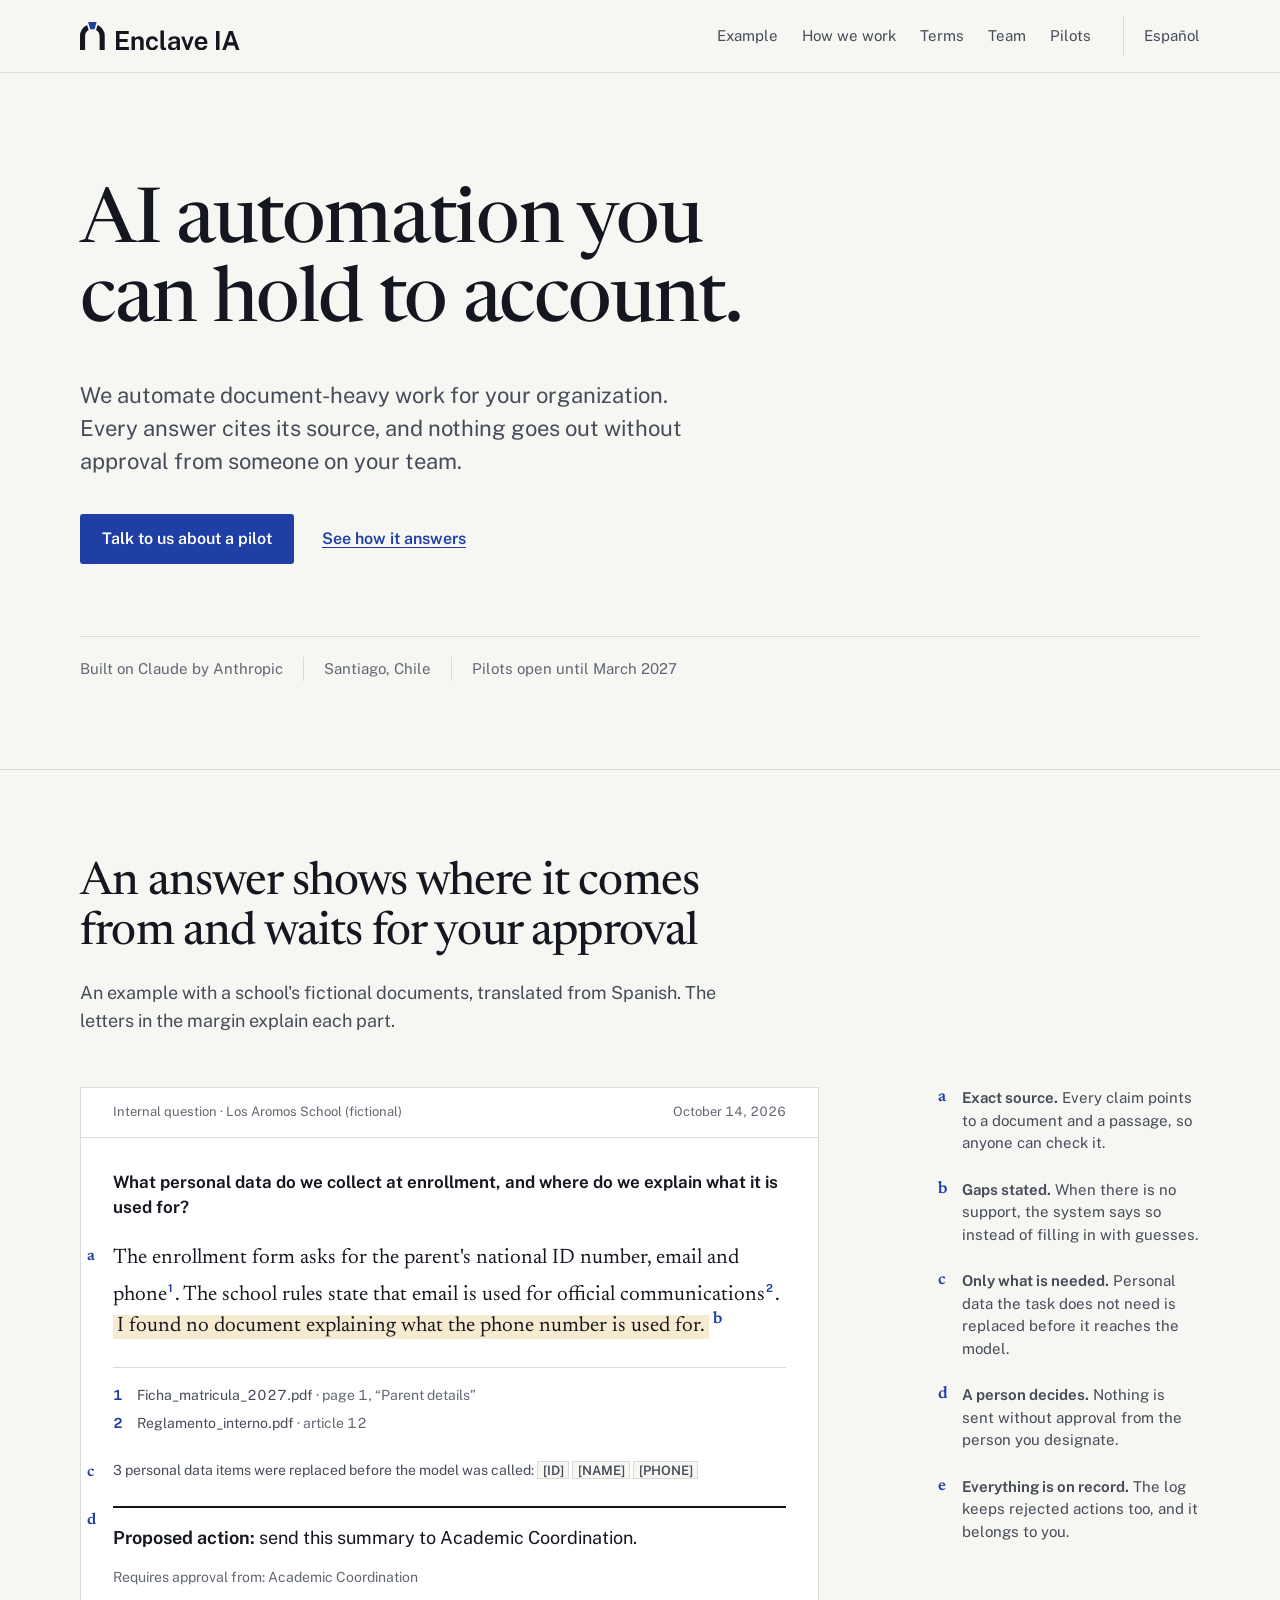
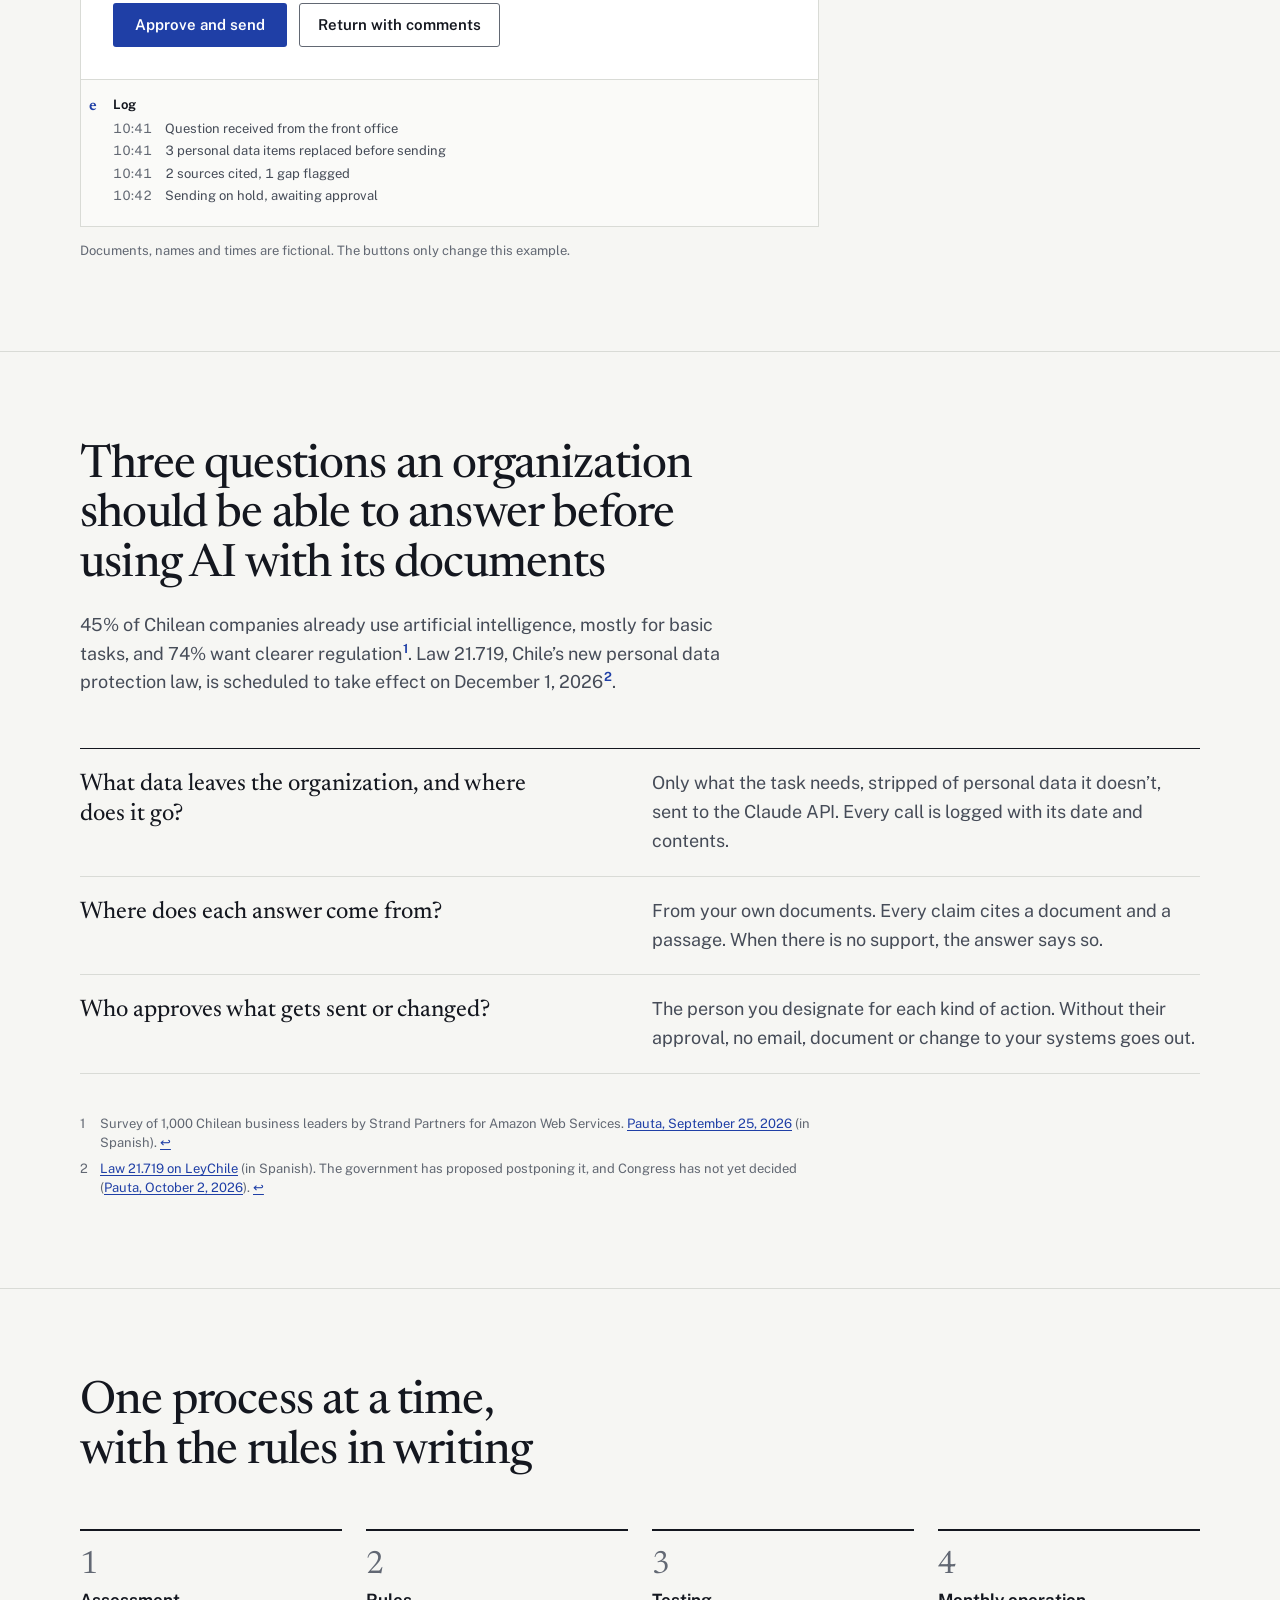
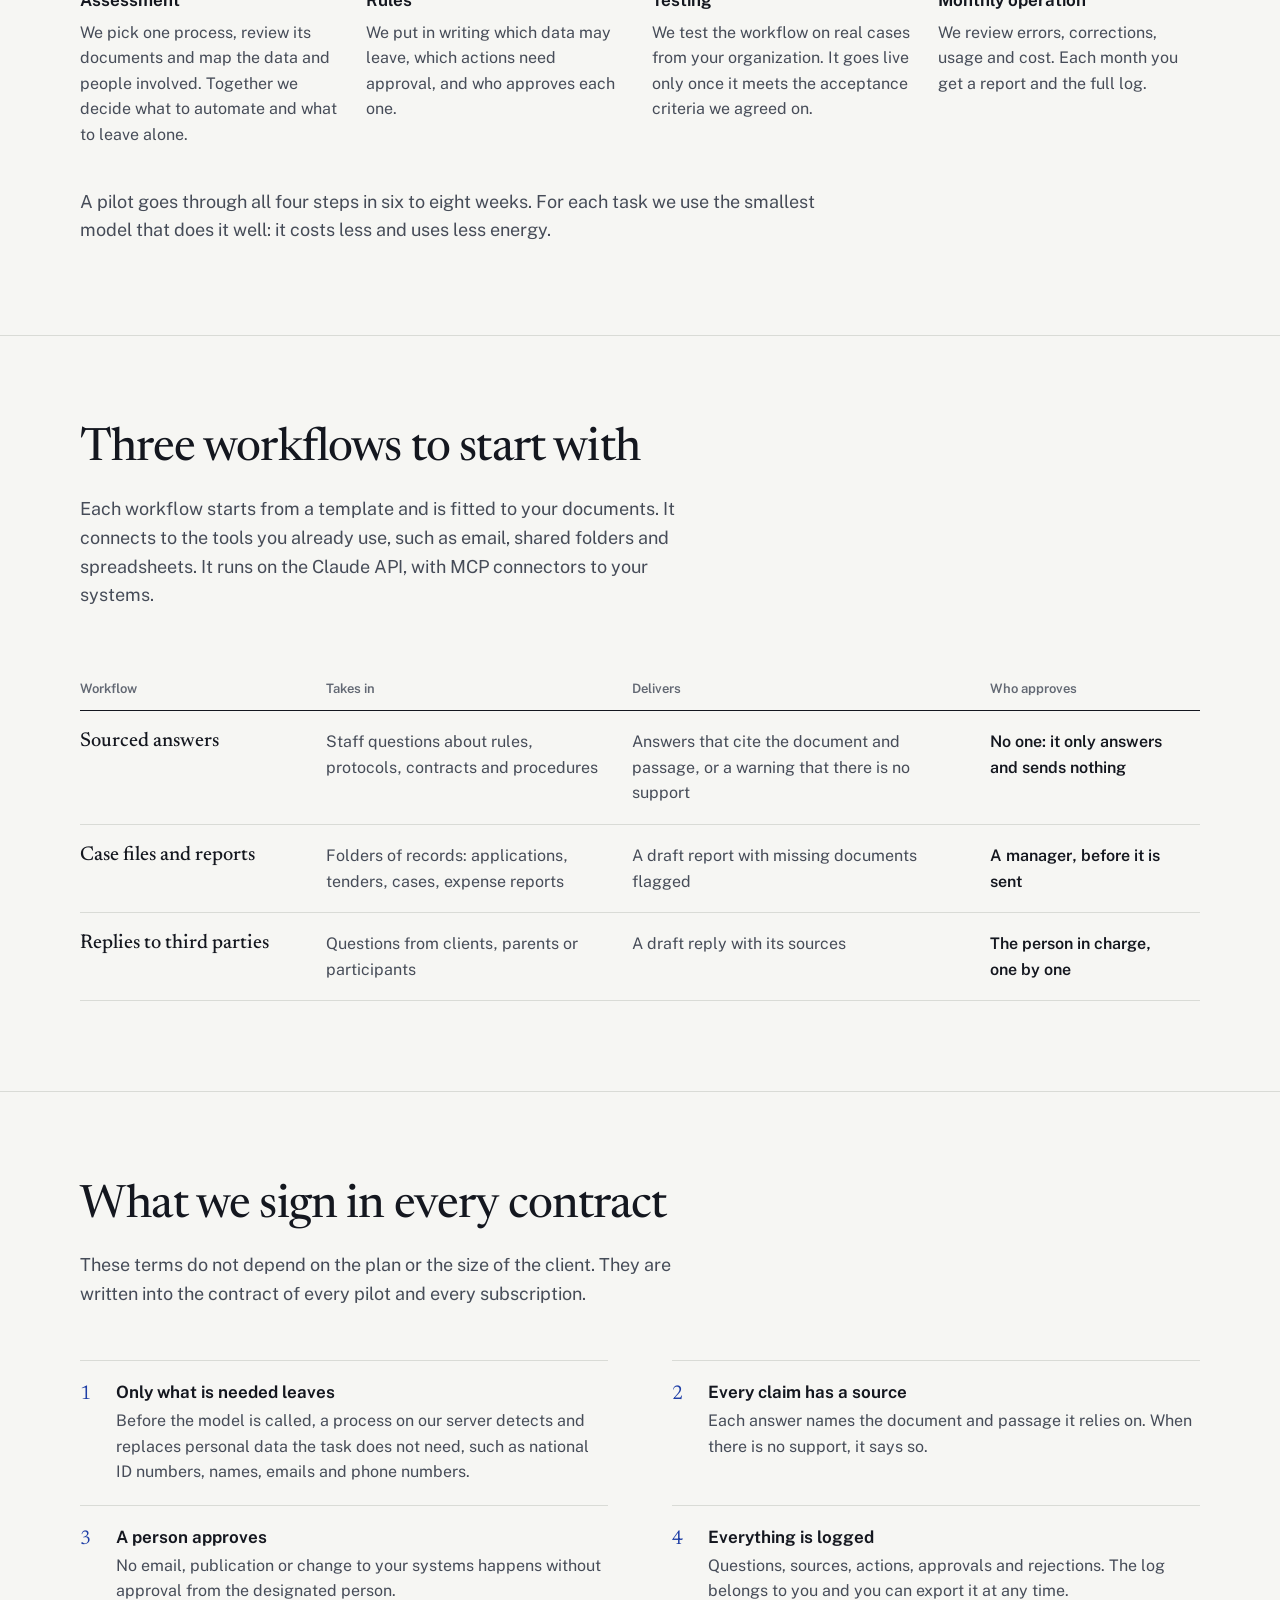
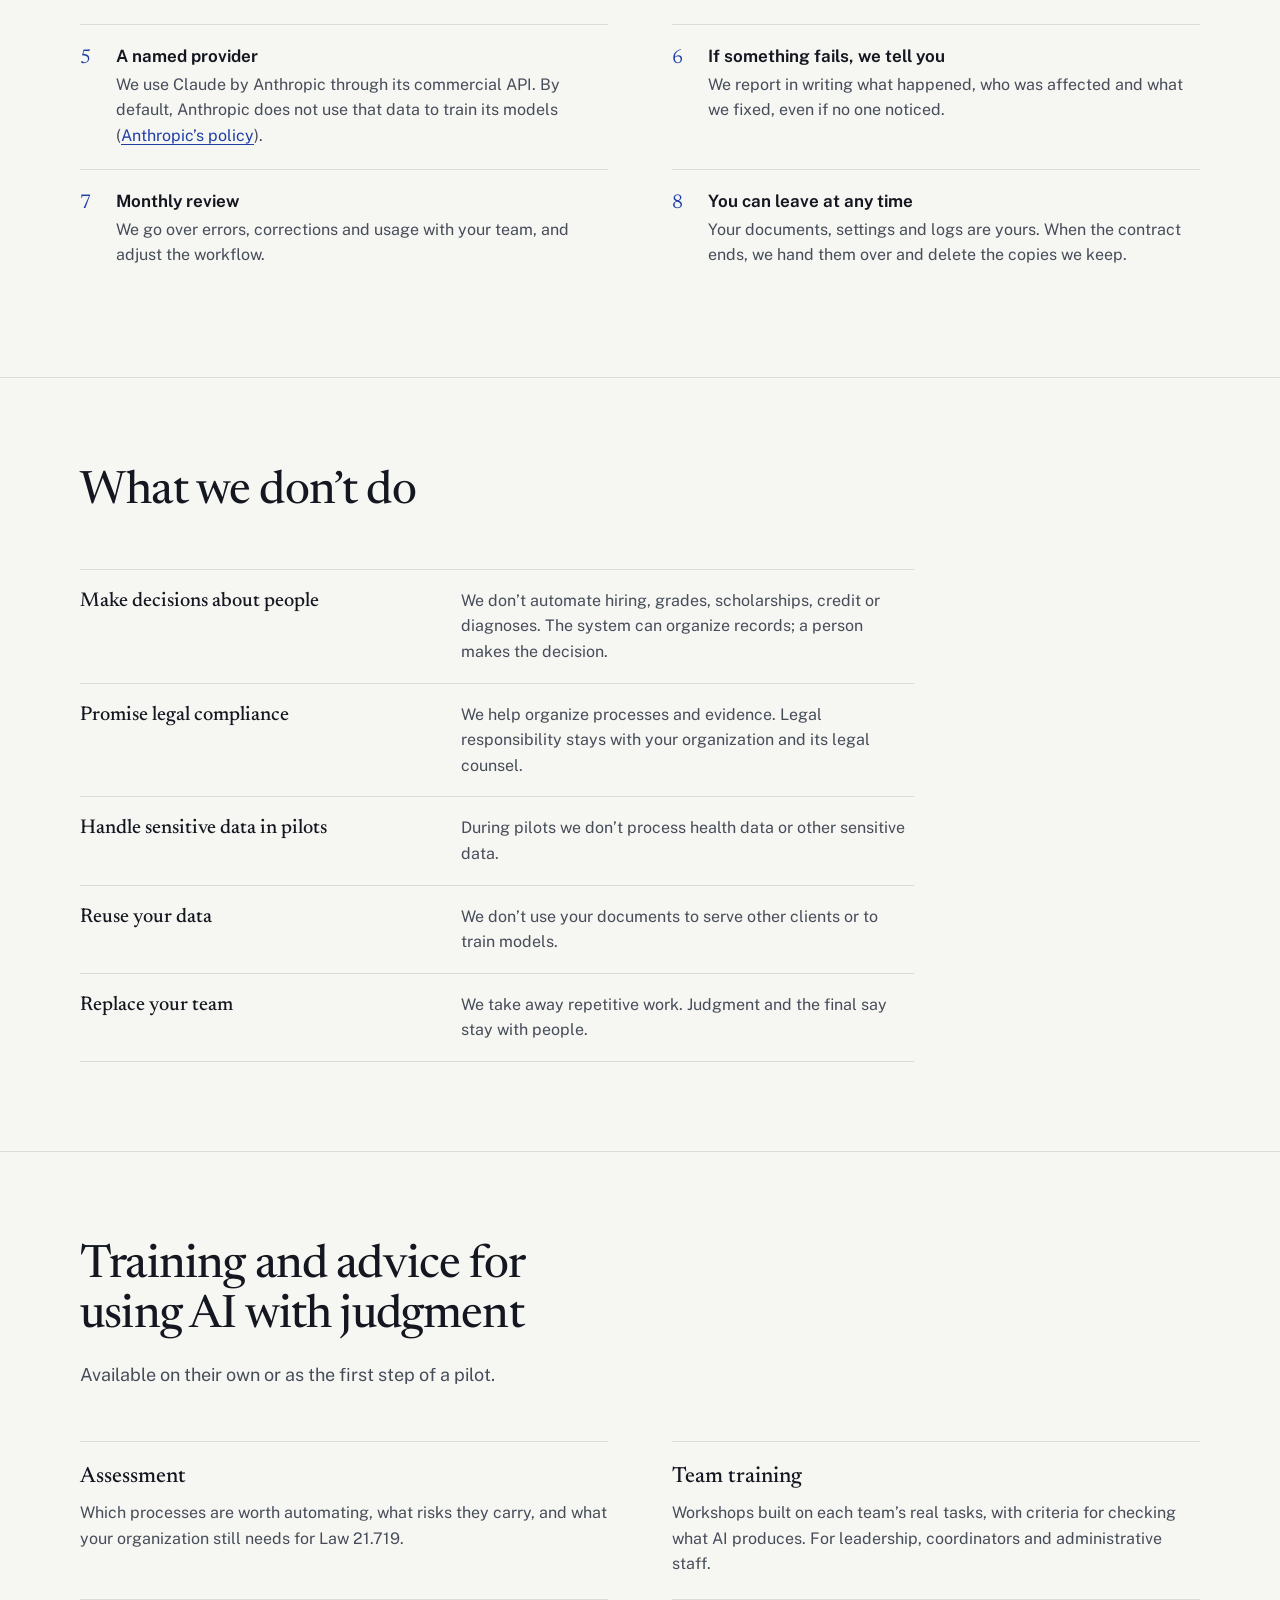
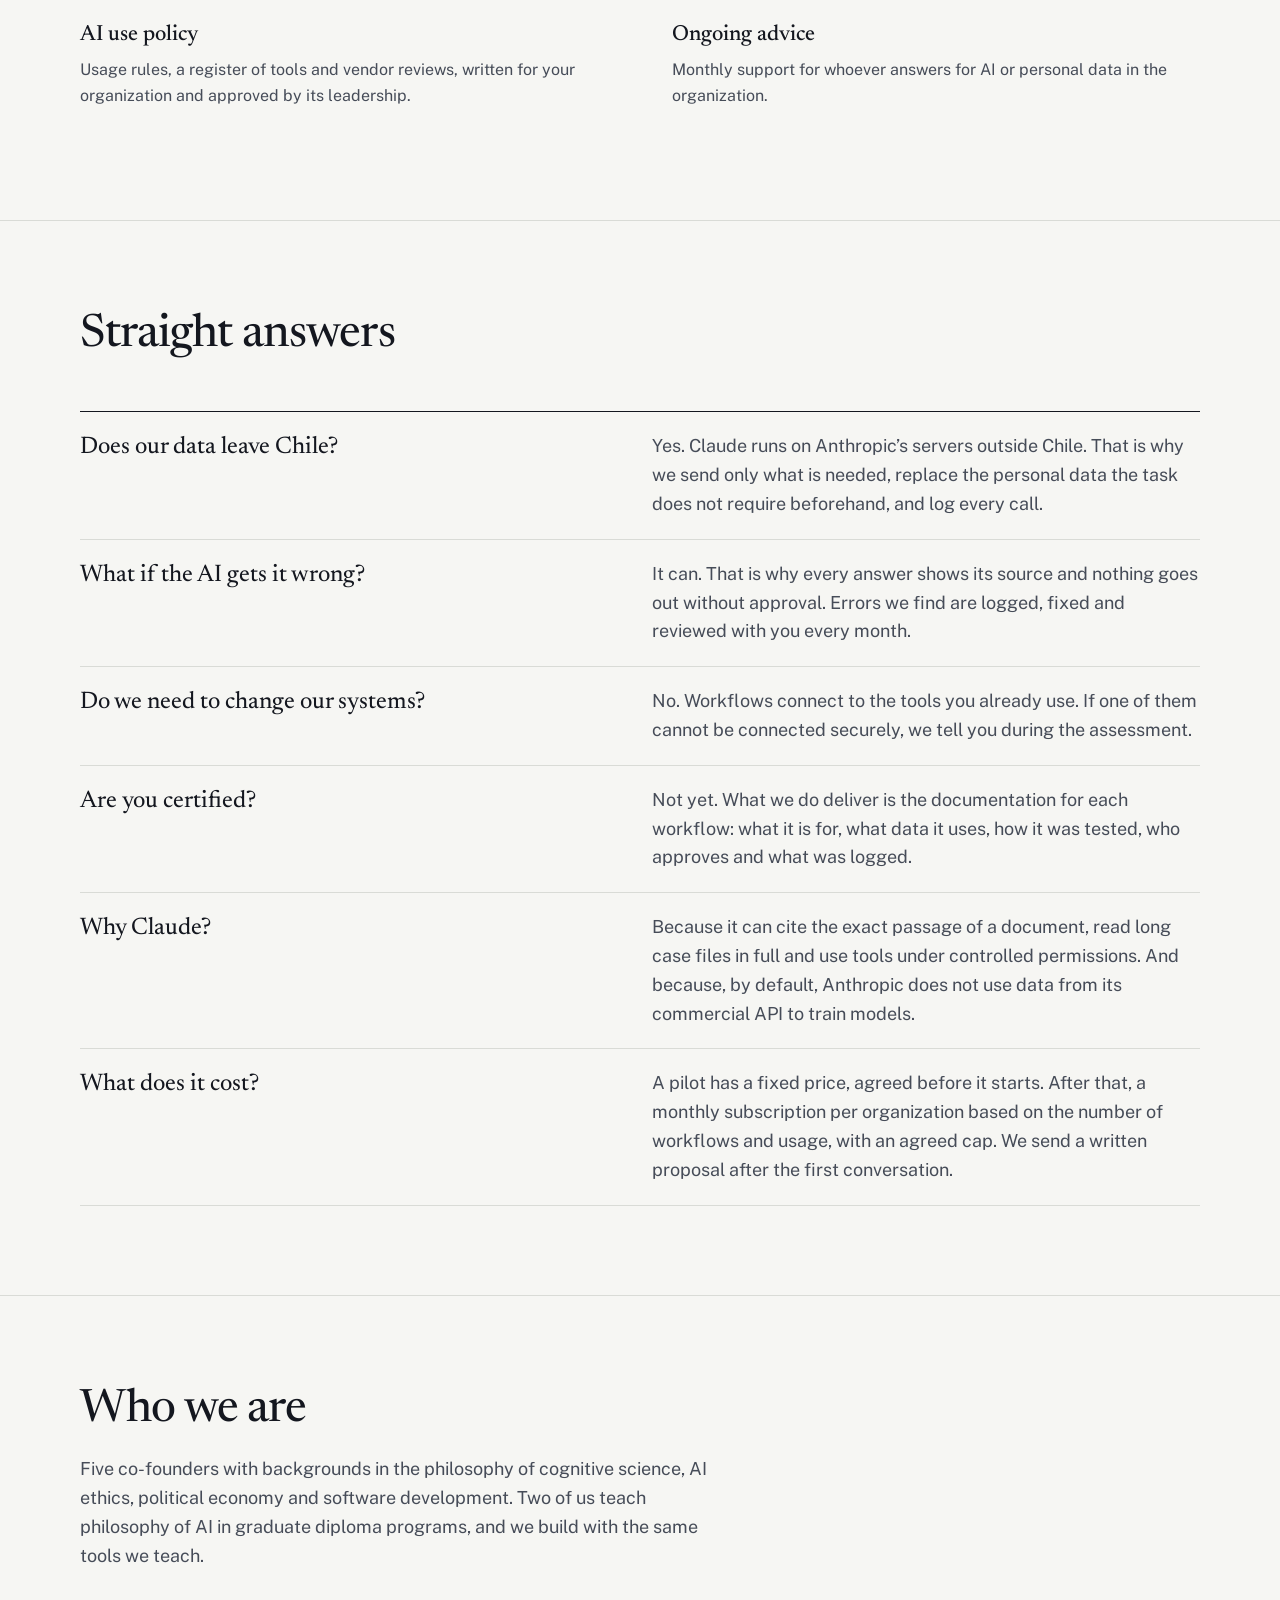
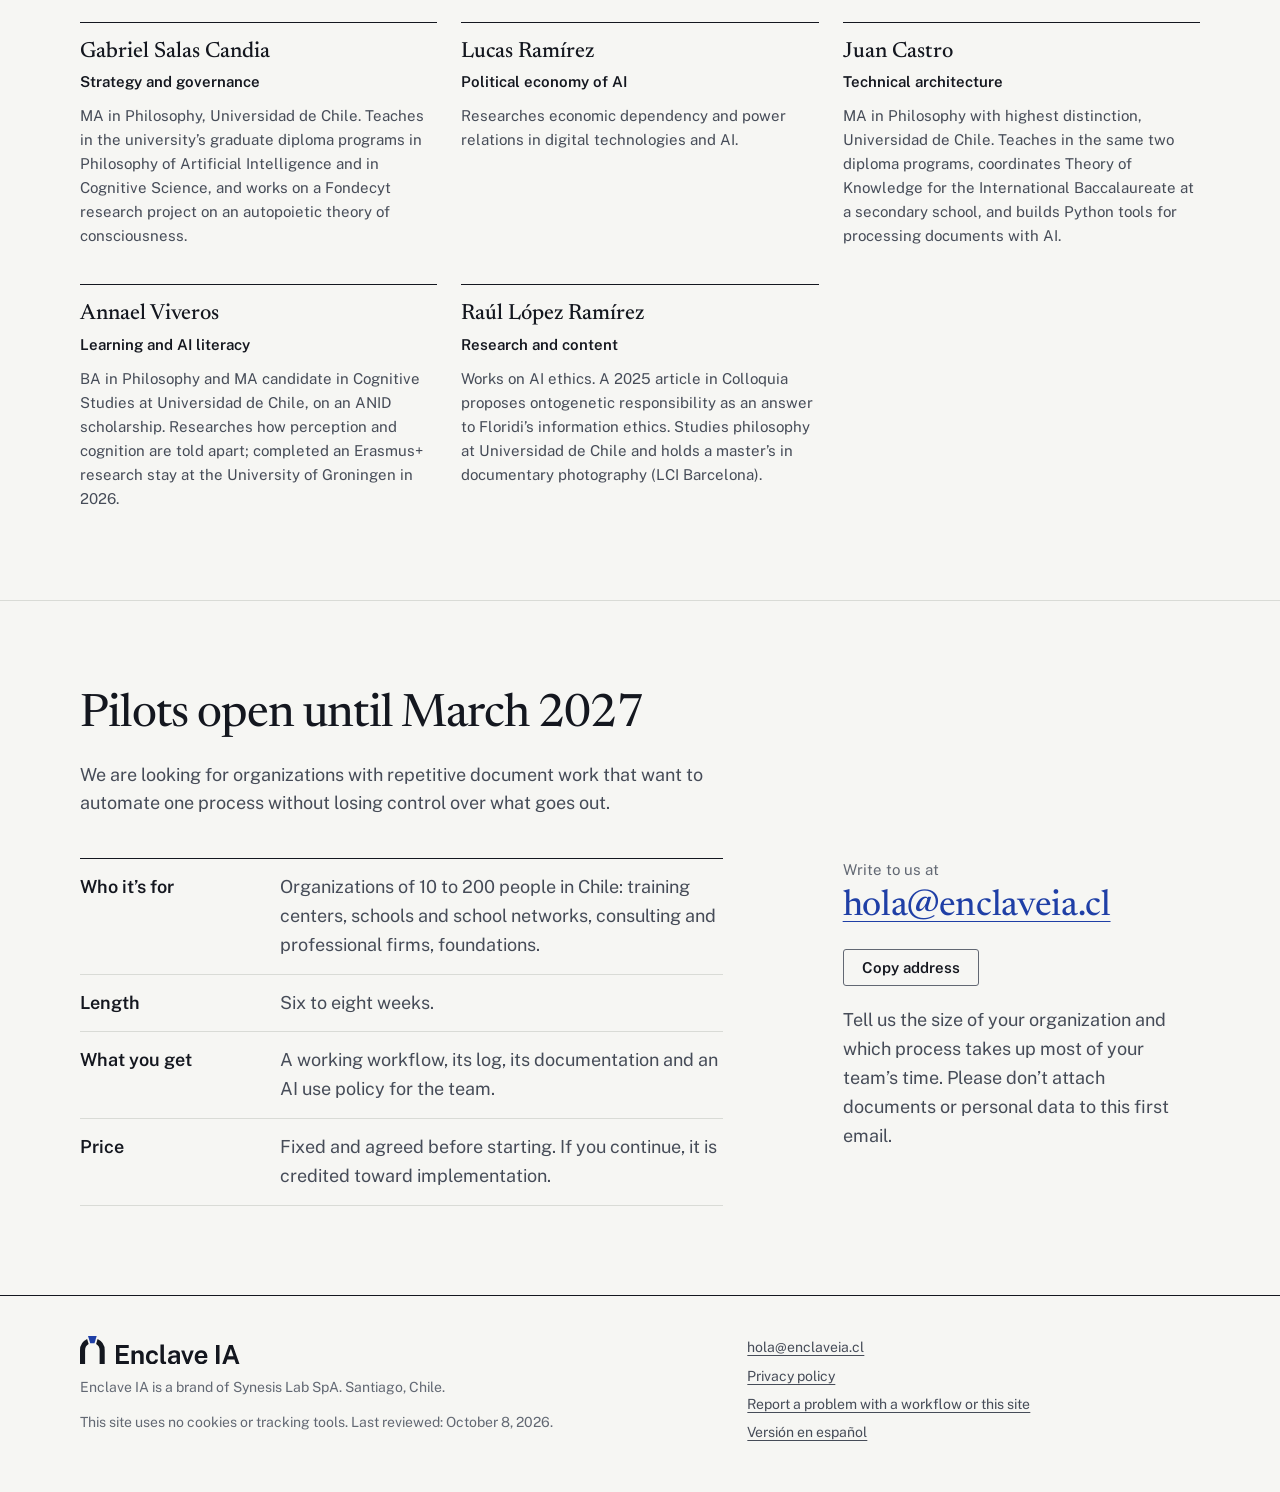
==== commit b3359c79: "Equipo: perfiles completos de Gabriel, Juan, Annael y Raúl - Apellidos y trayectorias en español e i" ====
--- a/sitio/en/index.html
+++ b/sitio/en/index.html
@@ -269,14 +269,14 @@
   <div class="wrap grid">
     <div class="section-head grid">
       <h2 class="display" id="t-team">Who we are</h2>
-      <p class="prose">Five co-founders with backgrounds in the philosophy of cognitive science, AI ethics and governance, political economy and software development. We teach AI ethics and philosophy in graduate programs and build with the same tools we teach.</p>
+      <p class="prose">Five co-founders with backgrounds in the philosophy of cognitive science, AI ethics, political economy and software development. Two of us teach philosophy of AI in graduate diploma programs, and we build with the same tools we teach.</p>
     </div>
     <ul class="team">
-      <li><p class="name">Gabriel Salas Candia</p><p class="role">Strategy and governance</p><p class="bio">MA in Philosophy, Universidad de Chile. Specialist in the philosophy of cognitive science; teaches philosophy of AI in two graduate diploma programs.</p></li>
+      <li><p class="name">Gabriel Salas Candia</p><p class="role">Strategy and governance</p><p class="bio">MA in Philosophy, Universidad de Chile. Teaches in the university’s graduate diploma programs in Philosophy of Artificial Intelligence and in Cognitive Science, and works on a Fondecyt research project on an autopoietic theory of consciousness.</p></li>
       <li><p class="name">Lucas Ramírez</p><p class="role">Political economy of AI</p><p class="bio">Researches economic dependency and power relations in digital technologies and AI.</p></li>
-      <li><p class="name">Juan <span class="pending">[surname]</span></p><p class="role">Technical architecture</p><p class="bio">Builds Python tools for processing documents with AI.</p></li>
-      <li><p class="name">Annael <span class="pending">[surname]</span></p><p class="role">Learning and AI literacy</p><p class="bio"><span class="pending">[one-line background]</span></p></li>
-      <li><p class="name">Raúl <span class="pending">[surname]</span></p><p class="role">Research and content</p><p class="bio"><span class="pending">[one-line background]</span></p></li>
+      <li><p class="name">Juan Castro</p><p class="role">Technical architecture</p><p class="bio">MA in Philosophy with highest distinction, Universidad de Chile. Teaches in the same two diploma programs, coordinates Theory of Knowledge for the International Baccalaureate at a secondary school, and builds Python tools for processing documents with AI.</p></li>
+      <li><p class="name">Annael Viveros</p><p class="role">Learning and AI literacy</p><p class="bio">BA in Philosophy and MA candidate in Cognitive Studies at Universidad de Chile, on an ANID scholarship. Researches how perception and cognition are told apart; completed an Erasmus+ research stay at the University of Groningen in 2026.</p></li>
+      <li><p class="name">Raúl López Ramírez</p><p class="role">Research and content</p><p class="bio">Works on AI ethics. A 2025 article in Colloquia proposes ontogenetic responsibility as an answer to Floridi’s information ethics. Studies philosophy at Universidad de Chile and holds a master’s in documentary photography (LCI Barcelona).</p></li>
     </ul>
   </div>
 </section>
@@ -310,7 +310,7 @@
     <div class="foot-id">
       <svg class="foot-logo" viewBox="7.00 2.49 220.46 38.51" aria-hidden="true" focusable="false"><path fill="currentColor" d="M18.867 13.418L16.784 6.607A17.000 17.000 0 0 0 7.000 22.000L7.000 41.000L14.000 41.000L14.000 22.000A10.000 10.000 0 0 1 18.867 13.418Z"/><path fill="currentColor" d="M29.133 13.418L31.216 6.607A17.000 17.000 0 0 1 41.000 22.000L41.000 41.000L34.000 41.000L34.000 22.000A10.000 10.000 0 0 0 29.133 13.418Z"/><path class="key" d="M21.076 12.437L18.036 2.491L29.964 2.491L26.924 12.437Z"/><path fill="currentColor" d="M56.524399204702625 41.0V15.000000000000004H74.05608143153526L74.03416753112033 19.090032849239282H61.36737119640387V25.891770401106502H72.46367133471645V29.908195020746888H61.334500345781464V36.85995850622407L74.2746585408022 36.874005878284926V41.0ZM77.85027662517288 41.0V22.408022130013833H82.57440784923928V25.056513658367912Q83.00510027662517 24.35077368603043 83.72530904218533 23.70080178077455Q84.4455178077455 23.050829875518673 85.5218274550484 22.637275242047025Q86.5981371023513 22.22372060857538 88.06861600968188 22.22372060857538Q89.78211445366529 22.22372060857538 91.26551694329184 22.89518499308437Q92.7489194329184 23.56664937759336 93.6612962482711 25.007347856154908Q94.57367306362379 26.44804633471646 94.57367306362379 28.755748616874136V41.0H89.75261497233748V29.33646697786999Q89.75261497233748 27.667920124481327 88.79893888312586 26.84530601659751Q87.84526279391424 26.022691908713696 86.43603042876902 26.022691908713696Q85.49008039419087 26.022691908713696 84.6190028526971 26.350838520055326Q83.74792531120332 26.678985131396956 83.20415153872753 27.336823565006917Q82.66037776625173 27.994661998616877 82.66037776625173 28.985282676348547V41.0ZM106.571252593361 41.35961272475795Q104.00142634854771 41.35961272475795 101.99209024896265 40.22163511410788Q99.98275414937758 39.083657503457815 98.83536479944675 36.936516683955745Q97.6879754495159 34.78937586445367 97.6879754495159 31.779866874135546Q97.6879754495159 28.888917704011064 98.7772086791148 26.698791926002766Q99.8664419087137 24.508666147994468 101.86524247925311 23.27853777662517Q103.86404304979253 22.048409405255878 106.571252593361 22.048409405255878Q108.82417012448133 22.048409405255878 110.50479771784232 22.956010114107883Q112.18542531120332 23.863610822959892 113.17506267289073 25.433826071922546Q114.16470003457815 27.0040413208852 114.32708765560166 28.984439834024897H110.27863502766252Q110.1505229944675 28.18907762793914 109.70957598547717 27.443443118948824Q109.26862897648685 26.697808609958507 108.49827109266943 26.217809906639005Q107.727913208852 25.737811203319502 106.6041234439834 25.737811203319502Q104.63749135546334 25.737811203319502 103.41551045988935 27.21980895573997Q102.19352956431536 28.701806708160444 102.19352956431536 31.73603907330567Q102.19352956431536 34.574451071922546 103.36957555325034 36.23892418741356Q104.54562154218533 37.903397302904565 106.69177904564314 37.903397302904565Q107.80461186030428 37.903397302904565 108.56949126901797 37.390527748962654Q109.33437067773167 36.87765819502075 109.76983921161826 36.13202368603043Q110.20530774550484 35.38638917704011 110.32246282849239 34.67868257261411H114.27230290456431Q114.13182918395574 36.586315698478565 113.13123487206086 38.10174619640387Q112.13064056016597 39.61717669432918 110.45549144190872 40.48839470954357Q108.78034232365145 41.35961272475795 106.571252593361 41.35961272475795ZM123.33201504149376 41.297242392807746Q121.39993948824342 41.297242392807746 120.26154045643153 40.829605376901796Q119.12314142461963 40.36196836099585 118.56714643845089 39.5862724757953Q118.01115145228215 38.81057659059474 117.84426867219915 37.84453881396957Q117.67738589211616 36.8785010373444 117.67738589211616 35.88169951590595V14.280774550484097H122.39983143153526V35.31193810511756Q122.39983143153526 36.41971386583679 122.86437802558783 37.07628803596127Q123.32892461964038 37.732862206085755 124.49654218533885 37.85338865836791L125.39922631396956 37.897216459197786V40.89043049792531Q124.89633039419085 41.06096559474412 124.36098504495158 41.17910399377593Q123.8256396957123 41.297242392807746 123.33201504149376 41.297242392807746ZM134.13809647302904 41.35961272475795Q132.35885632780082 41.35961272475795 130.94260027662517 40.70093144882434Q129.5263442254495 40.04225017289073 128.7104728561549 38.79091026970954Q127.8946014868603 37.53957036652835 127.8946014868603 35.74909232365145Q127.8946014868603 32.68620331950208 130.14751901798064 31.108823910788384Q132.40043654910096 29.53144450207469 137.29538381742736 29.46823132780083L139.85060079529737 29.4120418395574V28.227567427385893Q139.85060079529737 26.843901279391424 139.04006742738588 26.082674187413556Q138.2295340594744 25.321447095435687 136.522497406639 25.343360995850624Q135.27649550484094 25.354317946058092 134.20271438450897 25.92731025242047Q133.12893326417702 26.50030255878285 132.74656379668048 27.87469744121715H128.70513485477179Q128.81301867219915 25.912841459197786 129.8456409923928 24.61851659751037Q130.87826331258643 23.32419173582296 132.65947008990315 22.68630057053942Q134.4406768672199 22.048409405255878 136.74781725449515 22.048409405255878Q139.49969744121714 22.048409405255878 141.20027230290455 22.75400890387275Q142.90084716459197 23.45960840248963 143.6841286307054 24.780763744813278Q144.4674100968188 26.10191908713693 144.4674100968188 27.950553250345784V41.0H140.43356673582295L140.0399593706777 37.72808609958506Q139.06535269709542 39.784621369294605 137.5827930497925 40.57211704702628Q136.1002334024896 41.35961272475795 134.13809647302904 41.35961272475795ZM135.73050656984785 38.14445020746888Q136.49384076763485 38.14445020746888 137.22584932572613 37.86982408367911Q137.9578578838174 37.59519795988935 138.54489756224064 37.11899204702628Q139.1319372406639 36.64278613416321 139.48579054287688 36.05054892807746Q139.83964384508988 35.458311721991706 139.85060079529737 34.81915629322268V31.97596818810512L137.7595089903181 32.00406293222683Q136.26093533886583 32.02513399031812 135.06423971300137 32.34780212655602Q133.8675440871369 32.67047026279391 133.16868732710924 33.374103129322265Q132.4698305670816 34.077735995850624 132.4698305670816 35.268672199170126Q132.4698305670816 36.620591286307054 133.4083354944675 37.38252074688796Q134.3468404218534 38.14445020746888 135.73050656984785 38.14445020746888ZM152.9983791493776 41.0 146.07218188105116 22.408022130013833H150.45327627939142L154.71609180497924 34.837698824343015H154.8987076417704L159.1230333679115 22.408022130013833H163.53868430152144L156.62260114107883 41.0ZM173.90648772475794 41.35961272475795Q171.18719744121714 41.35961272475795 169.1180195366528 40.20997579529737Q167.0488416320885 39.06033886583679 165.89288338520055 36.93862378976487Q164.73692513831259 34.816908713692946 164.73692513831259 31.909664591977872Q164.73692513831259 29.08698565006916 165.79047804287688 26.856965335408024Q166.8440309474412 24.626945020746888 168.83735304287688 23.337677213001385Q170.83067513831259 22.048409405255878 173.6468922890733 22.048409405255878Q176.439790802213 22.048409405255878 178.3416645055325 23.229793395574Q180.243538208852 24.411177385892117 181.21730204011064 26.525587828492394Q182.1910658713693 28.639998271092672 182.1910658713693 31.43317773167358V32.812629668049794H169.51949343015215Q169.50853647994467 34.31373184647303 170.00159923928078 35.44693335062241Q170.49466199861686 36.580134854771785 171.45564272130014 37.21282849239281Q172.4166234439834 37.84552213001383 173.79691822268327 37.84552213001383Q175.24154996542185 37.84552213001383 176.3182810338866 37.21198565006915Q177.3950121023513 36.57844917012448 177.78440525587828 35.204616182572614H182.15060943983403Q181.83482451590595 37.16703405947441 180.59163208852004 38.54550267980636Q179.34843966113417 39.92397130013831 177.58408973029046 40.641792012448136Q175.81973979944675 41.35961272475795 173.90648772475794 41.35961272475795ZM169.51162690179805 29.890214384508994H177.67455480636238Q177.67455480636238 28.6551694329184 177.22841026970954 27.64544432918396Q176.7822657330567 26.635719225449517 175.88688623789764 26.044324861687414Q174.99150674273858 25.452930497925312 173.63284491701245 25.452930497925312Q172.30255878284925 25.452930497925312 171.38259638658369 26.09700250691563Q170.46263399031812 26.74107451590595 169.98361860304288 27.761335148686033Q169.50460321576764 28.781595781466116 169.51162690179805 29.890214384508994ZM194.07626642461963 41.0V15.000000000000004H198.88636756569846V41.0ZM202.58195020746888 41.0 211.90743862378974 15.000000000000004H217.04793395573995L226.3663986860304 41.0H221.5548928077455L219.3300700207469 34.72925311203319H209.66997320193636L207.4232365145228 41.0ZM210.7861773858921 30.487508644536653H218.1481241355463L214.47810771092668 19.644904045643155Z"/></svg>
       <p>Enclave IA is a brand of Synesis Lab SpA. Santiago, Chile.</p>
-      <p>This site uses no cookies or tracking tools. Last reviewed: October 7, 2026.</p>
+      <p>This site uses no cookies or tracking tools. Last reviewed: October 8, 2026.</p>
     </div>
     <nav class="foot-links" aria-label="Footer links">
       <a href="mailto:hola@enclaveia.cl">hola@enclaveia.cl</a>
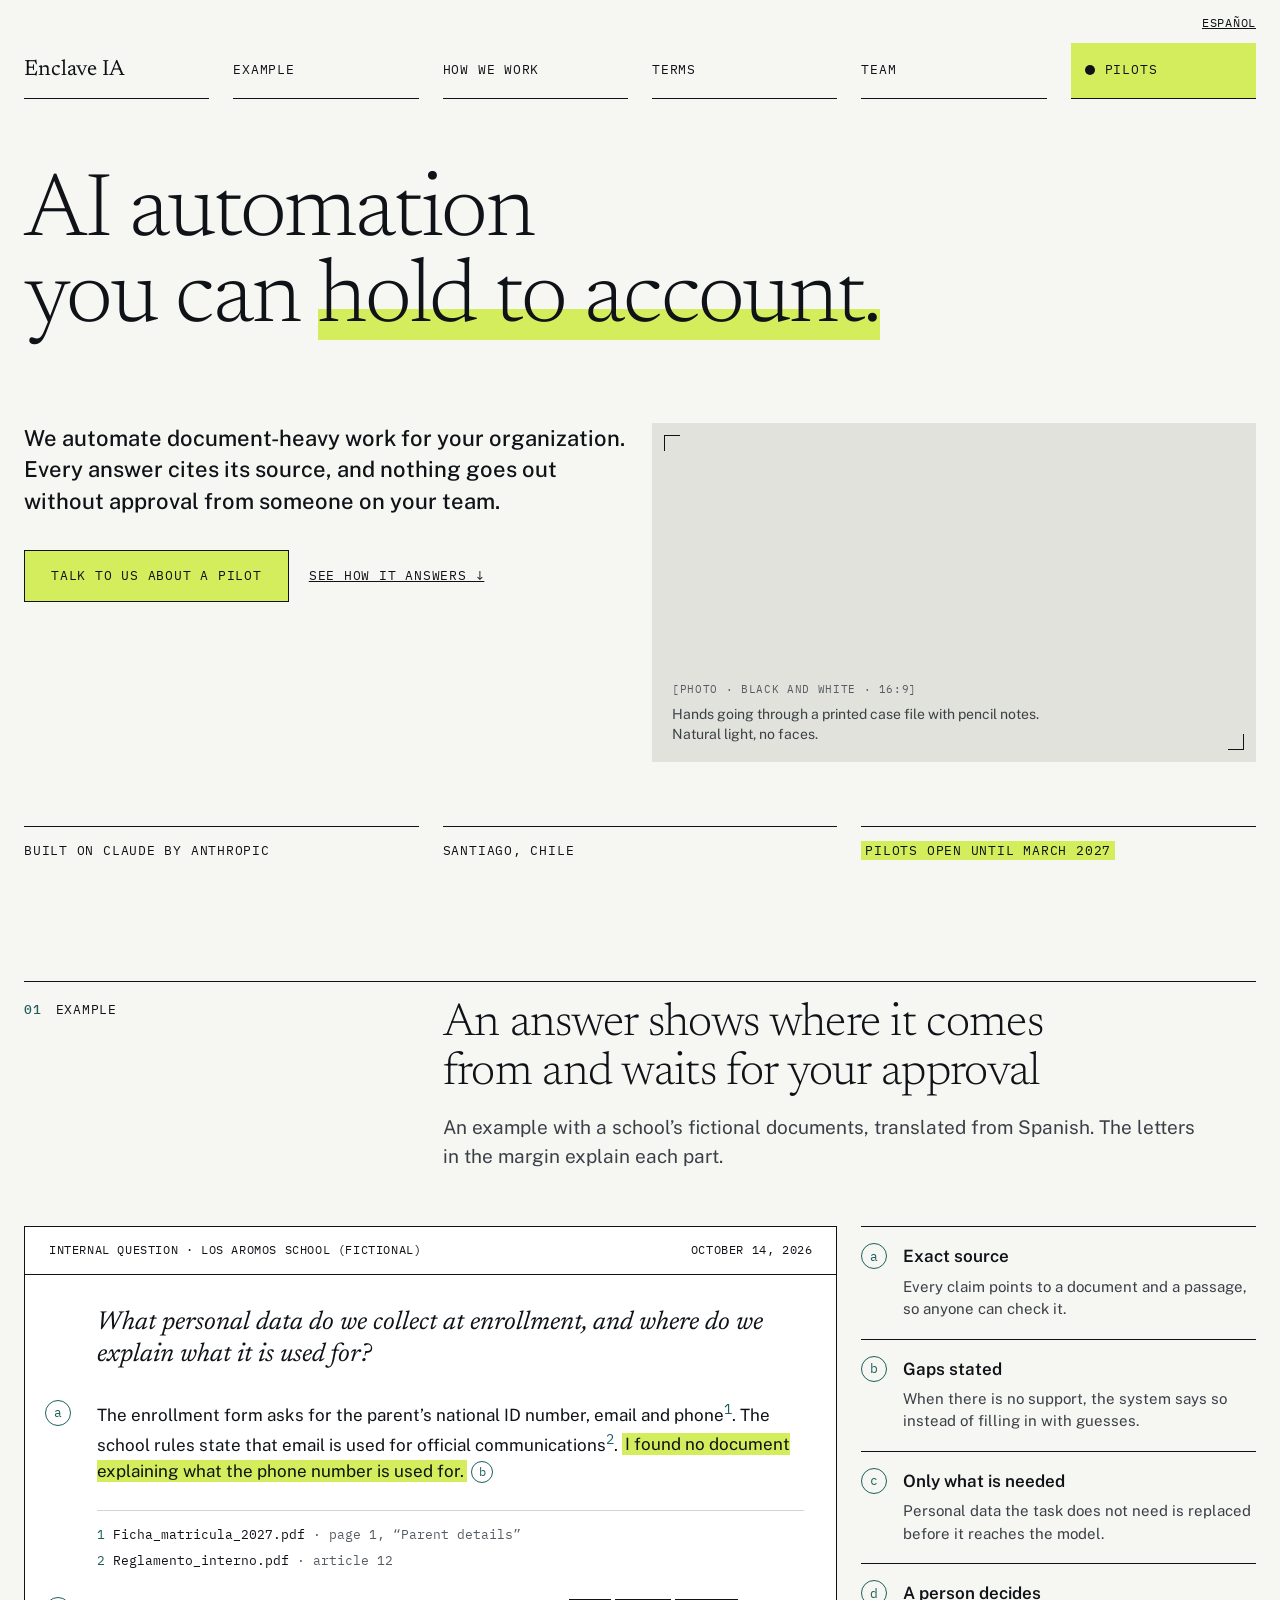
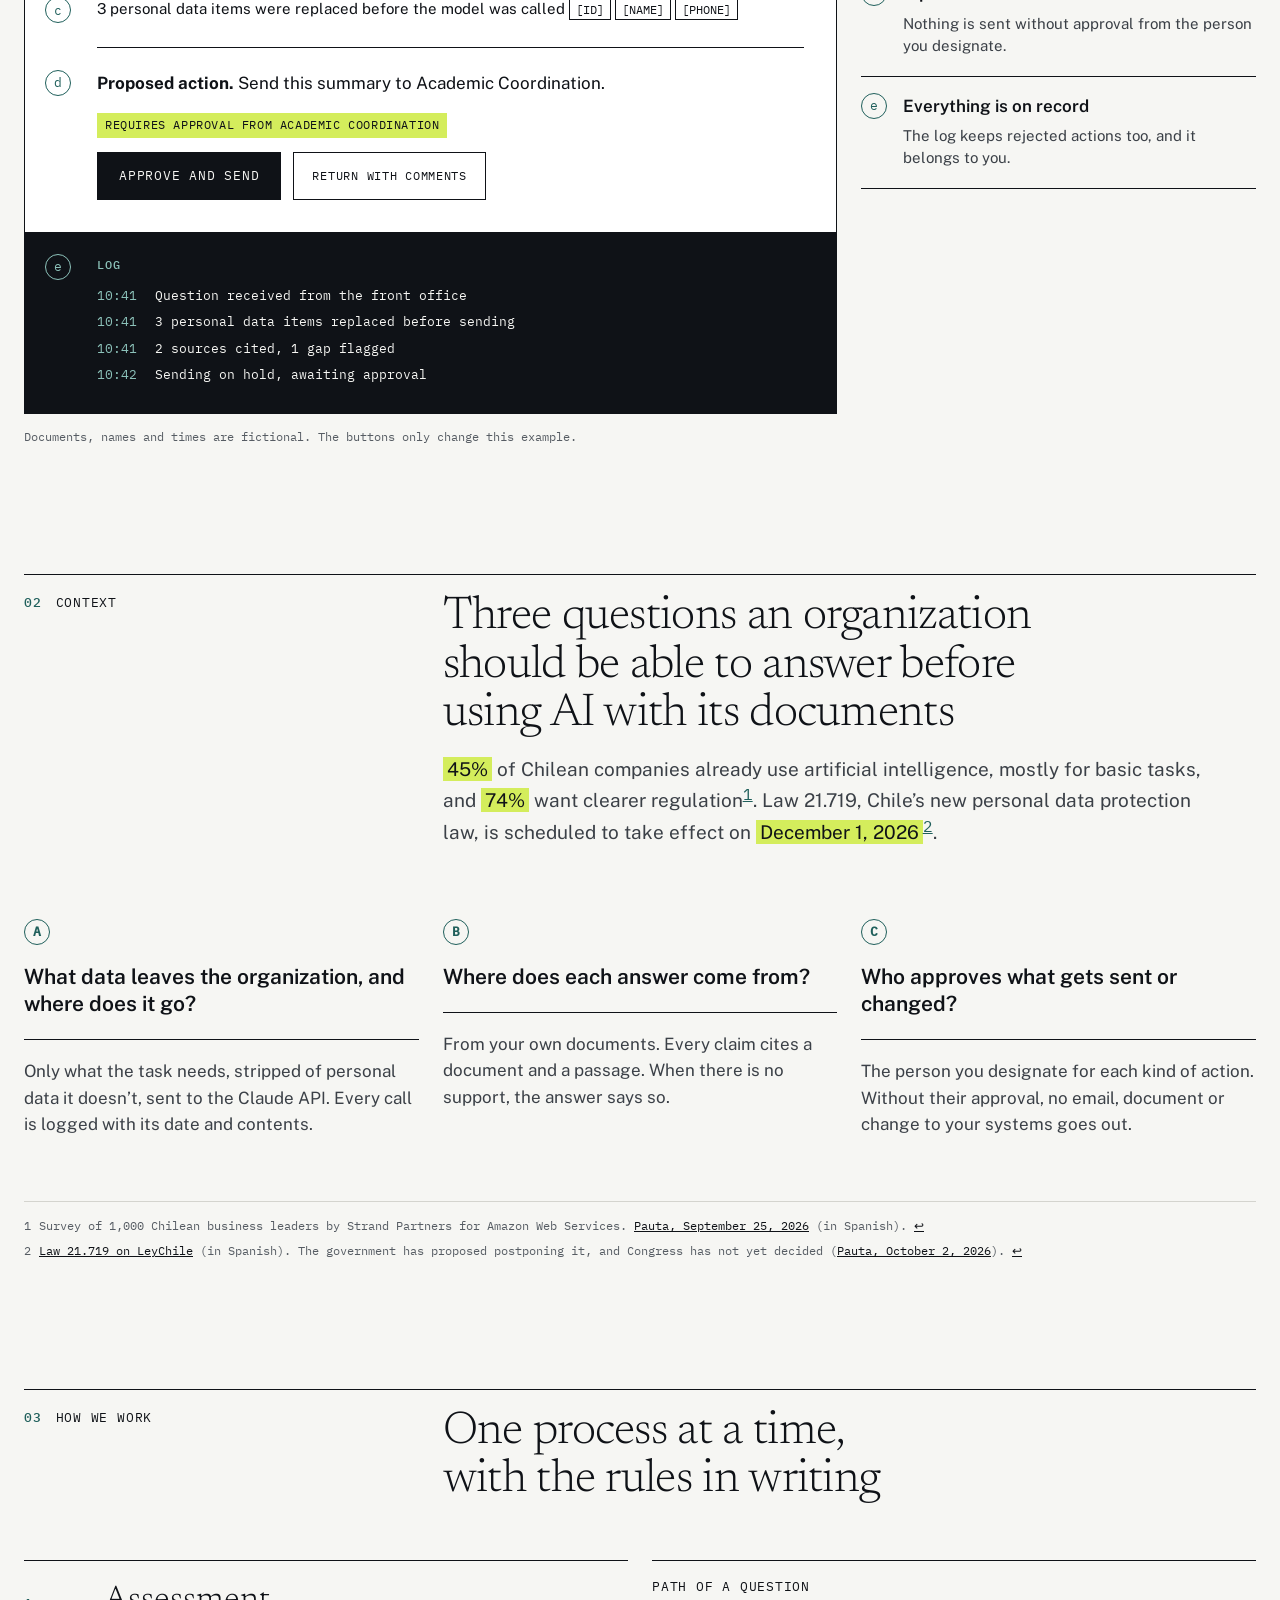
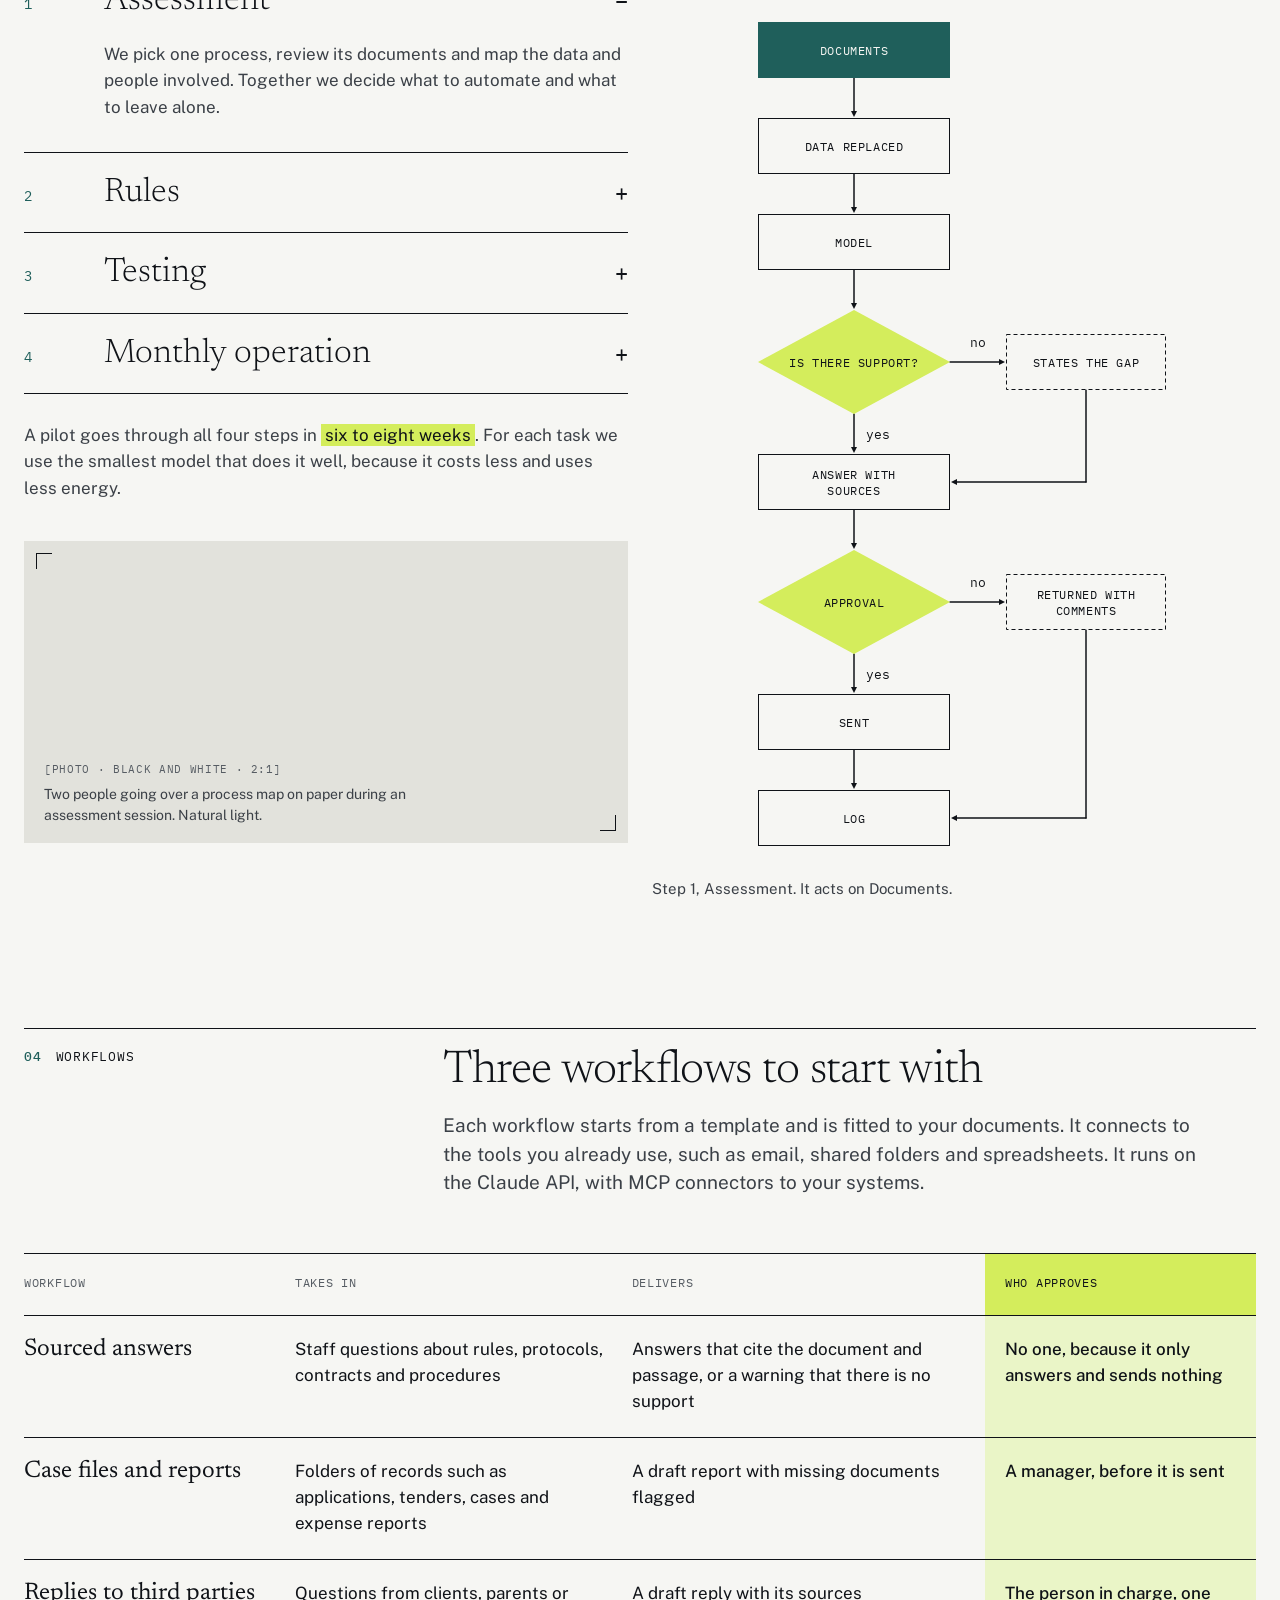
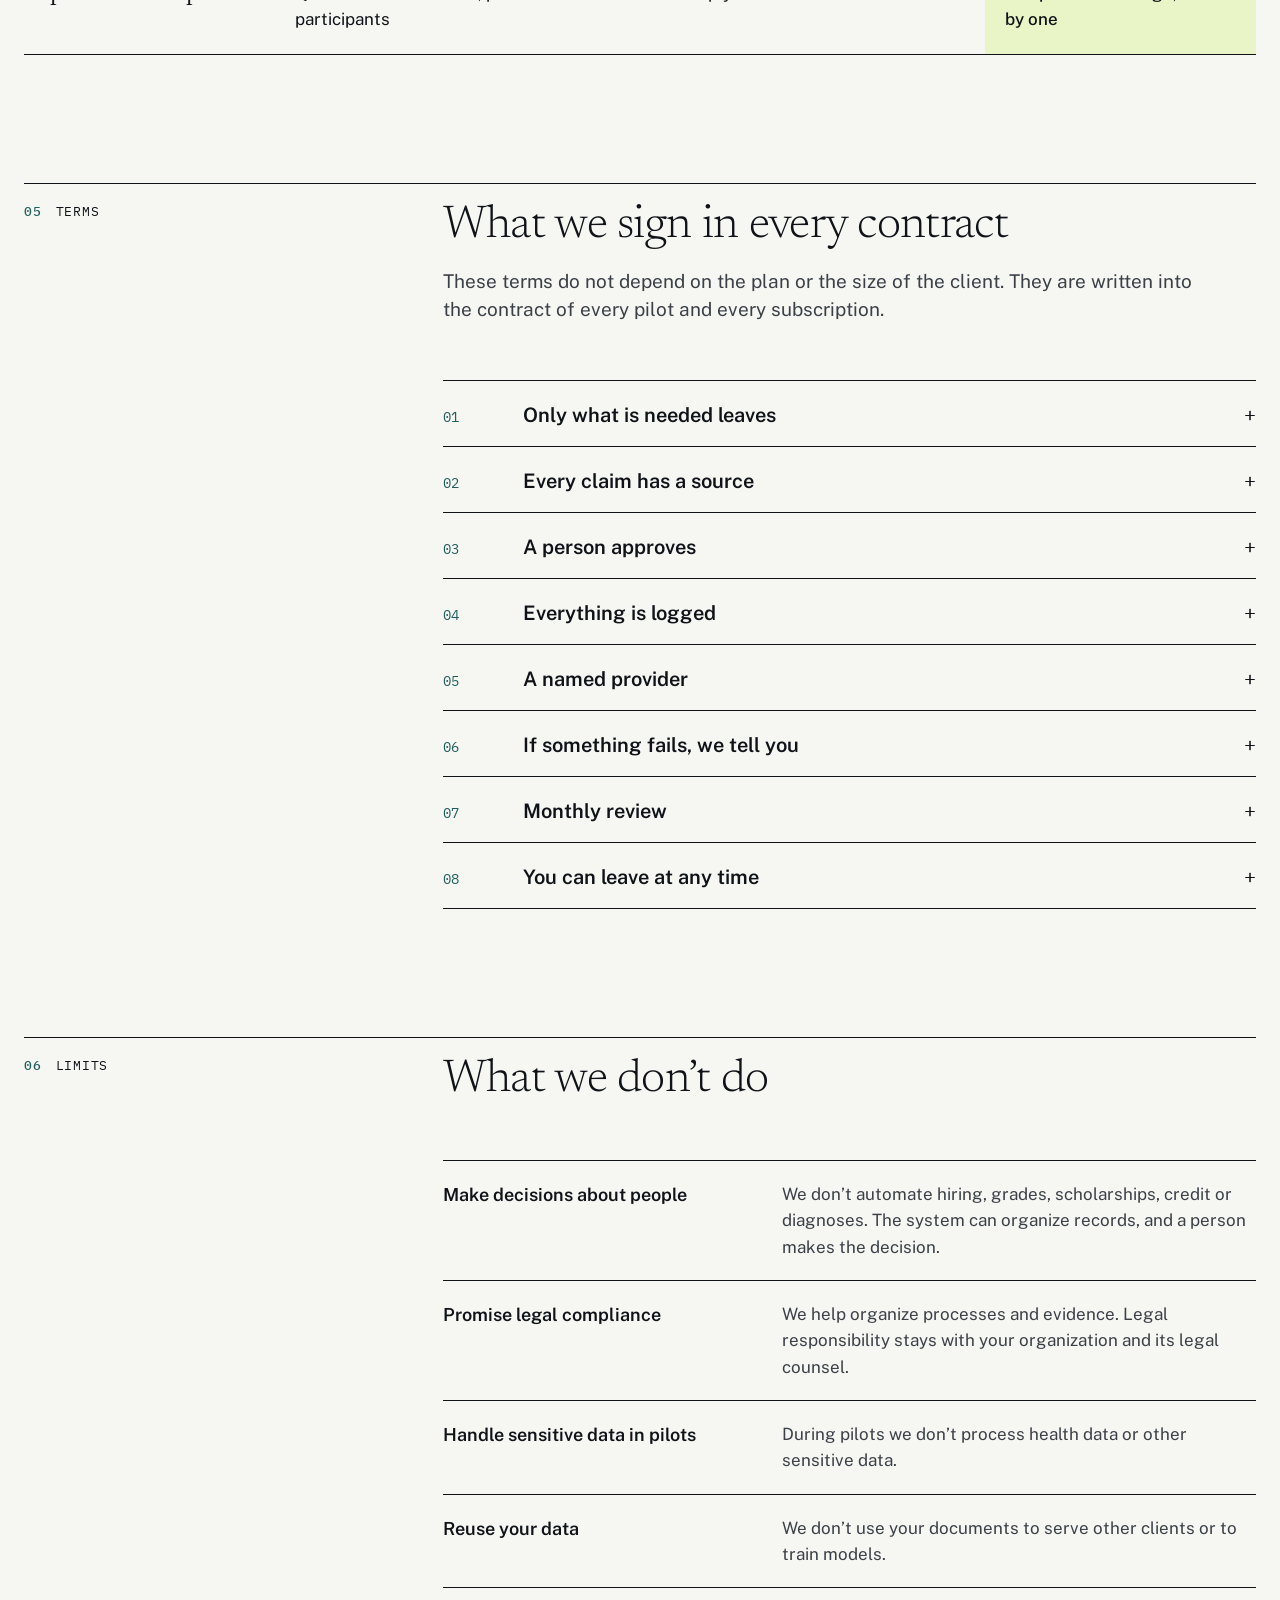
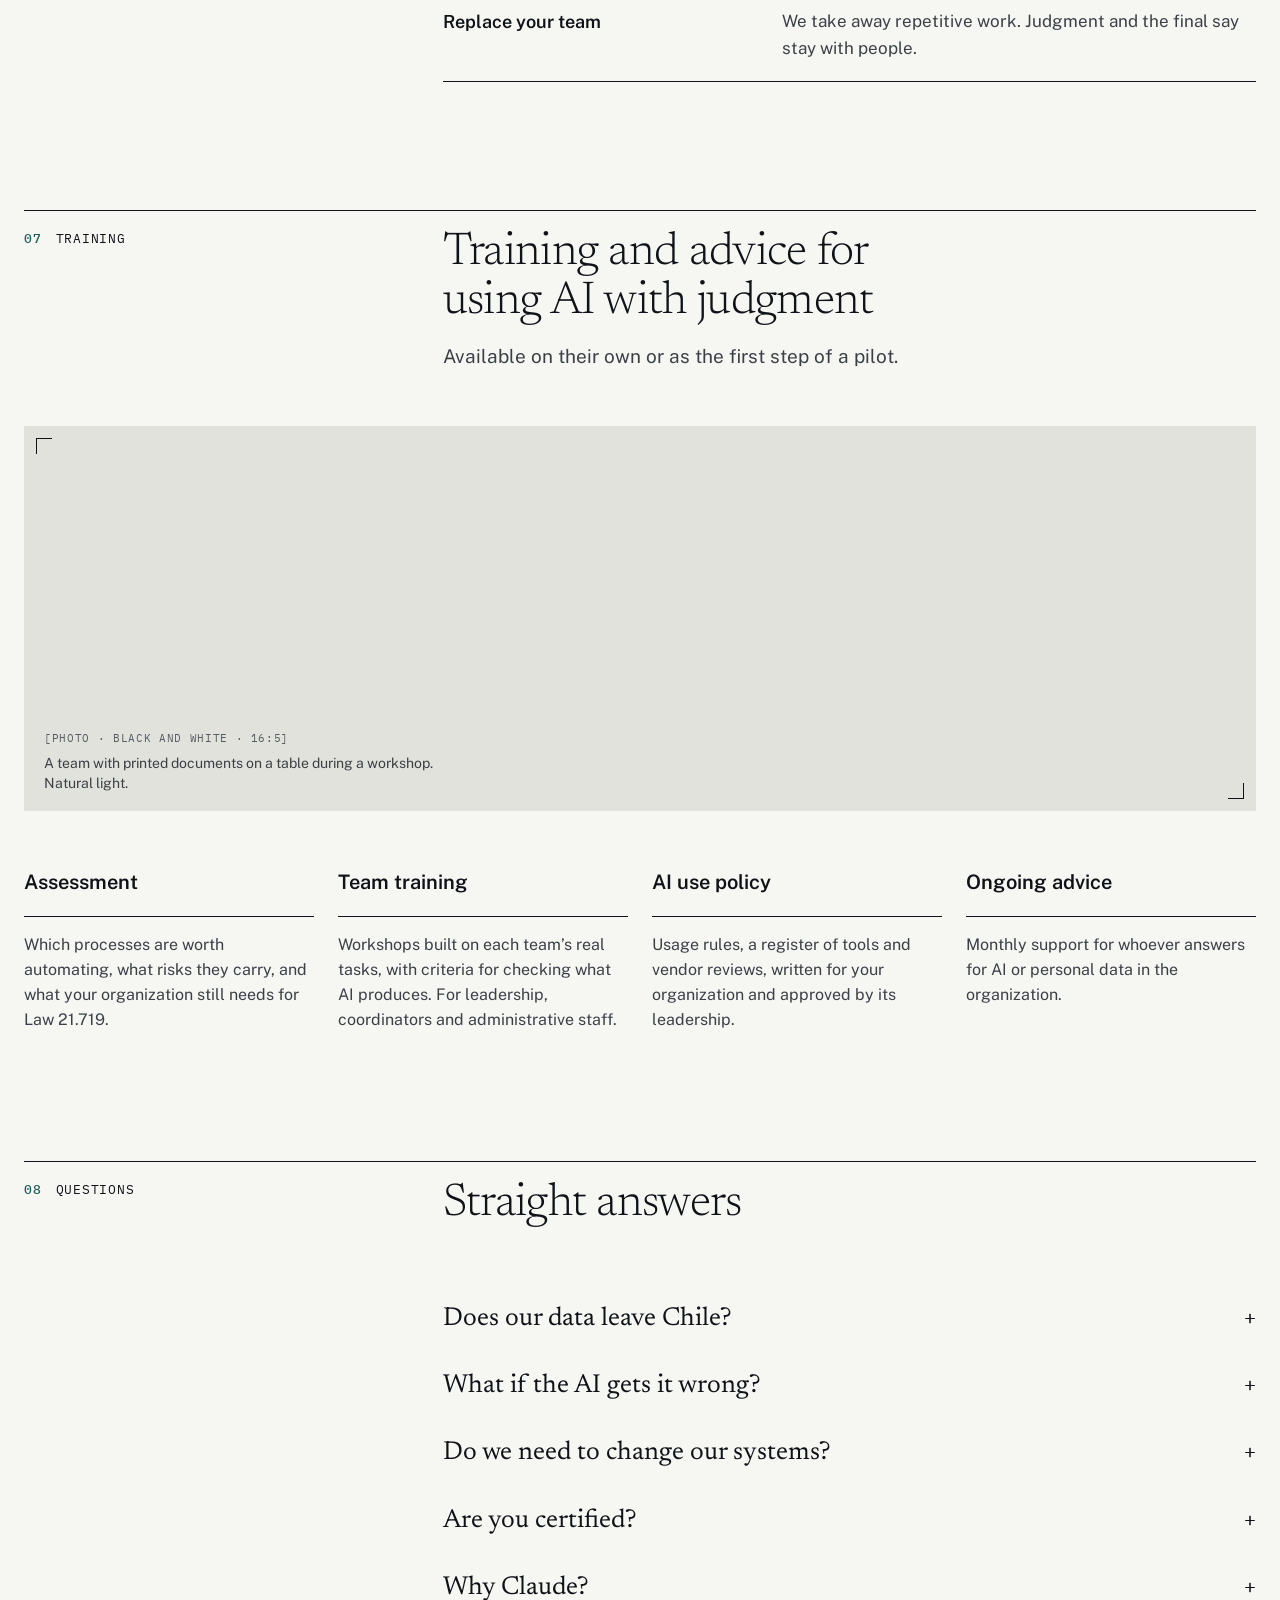
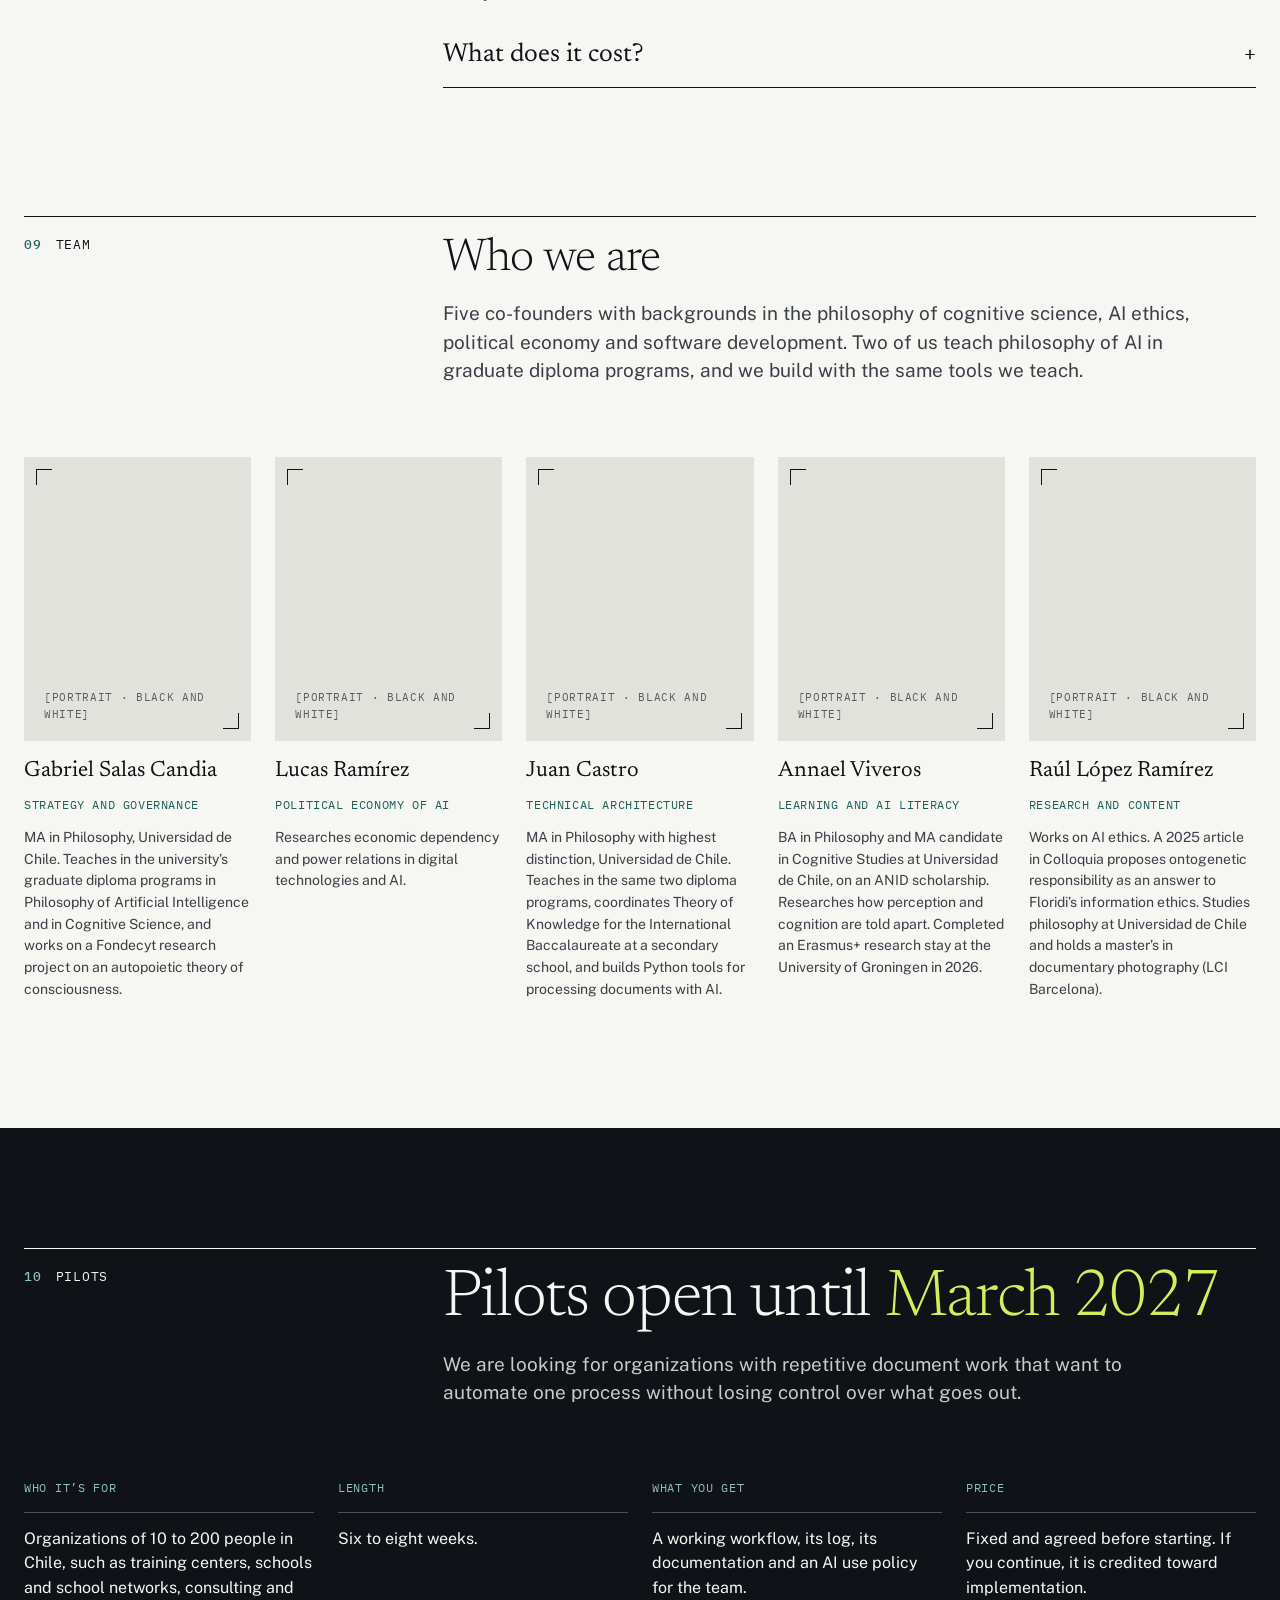
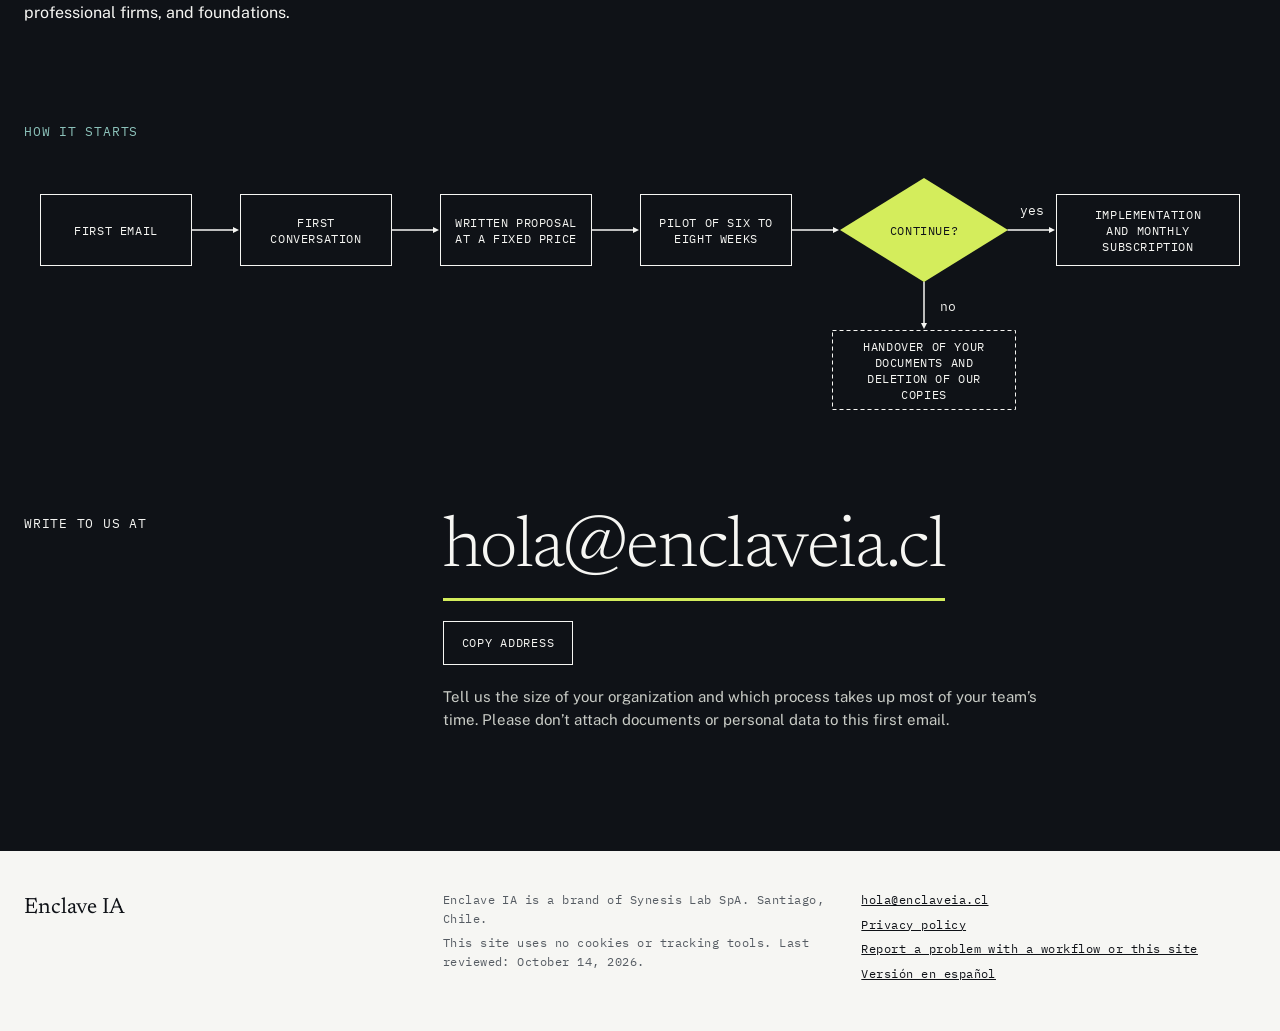
==== commit 8daf4ffb: "Nuevo diseño de la portada (español e inglés) Reemplaza el diseño de «papel y tinta» por el de la ma" ====
--- a/sitio/en/index.html
+++ b/sitio/en/index.html
@@ -17,84 +17,96 @@
 <meta property="og:url" content="https://enclaveia.cl/en/">
 <meta property="og:image" content="https://enclaveia.cl/og.png">
 <meta name="twitter:card" content="summary_large_image">
-<meta name="theme-color" content="#f6f6f3" media="(prefers-color-scheme: light)">
-<meta name="theme-color" content="#0f1217" media="(prefers-color-scheme: dark)">
+<meta name="theme-color" content="#f6f6f3">
 <link rel="icon" href="../favicon.svg" type="image/svg+xml">
 <link rel="icon" href="../favicon-32.png" type="image/png" sizes="32x32">
 <link rel="apple-touch-icon" href="../apple-touch-icon.png">
-<link rel="preload" href="../assets/fonts/newsreader.woff2" as="font" type="font/woff2" crossorigin>
+<link rel="preload" href="../assets/fonts/newsreader-wght.woff2" as="font" type="font/woff2" crossorigin>
 <link rel="preload" href="../assets/fonts/public-sans.woff2" as="font" type="font/woff2" crossorigin>
-<link rel="stylesheet" href="../assets/site.css">
+<link rel="preload" href="../assets/fonts/ibm-plex-mono-400.woff2" as="font" type="font/woff2" crossorigin>
+<link rel="stylesheet" href="../assets/portada.css">
 <script src="../assets/site.js" defer></script>
 </head>
 <body>
 <a class="skip" href="#content">Skip to content</a>
 
 <header class="site-head">
+  <div class="wrap top">
+    <a class="mono-link" href="../index.html" hreflang="es-CL" lang="es-CL">Español</a>
+  </div>
   <div class="wrap">
-    <a class="logo" href="../en/index.html" aria-label="Enclave IA, home"><svg class="logo-svg" viewBox="7.00 2.49 220.46 38.51" aria-hidden="true" focusable="false"><path fill="currentColor" d="M18.867 13.418L16.784 6.607A17.000 17.000 0 0 0 7.000 22.000L7.000 41.000L14.000 41.000L14.000 22.000A10.000 10.000 0 0 1 18.867 13.418Z"/><path fill="currentColor" d="M29.133 13.418L31.216 6.607A17.000 17.000 0 0 1 41.000 22.000L41.000 41.000L34.000 41.000L34.000 22.000A10.000 10.000 0 0 0 29.133 13.418Z"/><path class="key" d="M21.076 12.437L18.036 2.491L29.964 2.491L26.924 12.437Z"/><path fill="currentColor" d="M56.524399204702625 41.0V15.000000000000004H74.05608143153526L74.03416753112033 19.090032849239282H61.36737119640387V25.891770401106502H72.46367133471645V29.908195020746888H61.334500345781464V36.85995850622407L74.2746585408022 36.874005878284926V41.0ZM77.85027662517288 41.0V22.408022130013833H82.57440784923928V25.056513658367912Q83.00510027662517 24.35077368603043 83.72530904218533 23.70080178077455Q84.4455178077455 23.050829875518673 85.5218274550484 22.637275242047025Q86.5981371023513 22.22372060857538 88.06861600968188 22.22372060857538Q89.78211445366529 22.22372060857538 91.26551694329184 22.89518499308437Q92.7489194329184 23.56664937759336 93.6612962482711 25.007347856154908Q94.57367306362379 26.44804633471646 94.57367306362379 28.755748616874136V41.0H89.75261497233748V29.33646697786999Q89.75261497233748 27.667920124481327 88.79893888312586 26.84530601659751Q87.84526279391424 26.022691908713696 86.43603042876902 26.022691908713696Q85.49008039419087 26.022691908713696 84.6190028526971 26.350838520055326Q83.74792531120332 26.678985131396956 83.20415153872753 27.336823565006917Q82.66037776625173 27.994661998616877 82.66037776625173 28.985282676348547V41.0ZM106.571252593361 41.35961272475795Q104.00142634854771 41.35961272475795 101.99209024896265 40.22163511410788Q99.98275414937758 39.083657503457815 98.83536479944675 36.936516683955745Q97.6879754495159 34.78937586445367 97.6879754495159 31.779866874135546Q97.6879754495159 28.888917704011064 98.7772086791148 26.698791926002766Q99.8664419087137 24.508666147994468 101.86524247925311 23.27853777662517Q103.86404304979253 22.048409405255878 106.571252593361 22.048409405255878Q108.82417012448133 22.048409405255878 110.50479771784232 22.956010114107883Q112.18542531120332 23.863610822959892 113.17506267289073 25.433826071922546Q114.16470003457815 27.0040413208852 114.32708765560166 28.984439834024897H110.27863502766252Q110.1505229944675 28.18907762793914 109.70957598547717 27.443443118948824Q109.26862897648685 26.697808609958507 108.49827109266943 26.217809906639005Q107.727913208852 25.737811203319502 106.6041234439834 25.737811203319502Q104.63749135546334 25.737811203319502 103.41551045988935 27.21980895573997Q102.19352956431536 28.701806708160444 102.19352956431536 31.73603907330567Q102.19352956431536 34.574451071922546 103.36957555325034 36.23892418741356Q104.54562154218533 37.903397302904565 106.69177904564314 37.903397302904565Q107.80461186030428 37.903397302904565 108.56949126901797 37.390527748962654Q109.33437067773167 36.87765819502075 109.76983921161826 36.13202368603043Q110.20530774550484 35.38638917704011 110.32246282849239 34.67868257261411H114.27230290456431Q114.13182918395574 36.586315698478565 113.13123487206086 38.10174619640387Q112.13064056016597 39.61717669432918 110.45549144190872 40.48839470954357Q108.78034232365145 41.35961272475795 106.571252593361 41.35961272475795ZM123.33201504149376 41.297242392807746Q121.39993948824342 41.297242392807746 120.26154045643153 40.829605376901796Q119.12314142461963 40.36196836099585 118.56714643845089 39.5862724757953Q118.01115145228215 38.81057659059474 117.84426867219915 37.84453881396957Q117.67738589211616 36.8785010373444 117.67738589211616 35.88169951590595V14.280774550484097H122.39983143153526V35.31193810511756Q122.39983143153526 36.41971386583679 122.86437802558783 37.07628803596127Q123.32892461964038 37.732862206085755 124.49654218533885 37.85338865836791L125.39922631396956 37.897216459197786V40.89043049792531Q124.89633039419085 41.06096559474412 124.36098504495158 41.17910399377593Q123.8256396957123 41.297242392807746 123.33201504149376 41.297242392807746ZM134.13809647302904 41.35961272475795Q132.35885632780082 41.35961272475795 130.94260027662517 40.70093144882434Q129.5263442254495 40.04225017289073 128.7104728561549 38.79091026970954Q127.8946014868603 37.53957036652835 127.8946014868603 35.74909232365145Q127.8946014868603 32.68620331950208 130.14751901798064 31.108823910788384Q132.40043654910096 29.53144450207469 137.29538381742736 29.46823132780083L139.85060079529737 29.4120418395574V28.227567427385893Q139.85060079529737 26.843901279391424 139.04006742738588 26.082674187413556Q138.2295340594744 25.321447095435687 136.522497406639 25.343360995850624Q135.27649550484094 25.354317946058092 134.20271438450897 25.92731025242047Q133.12893326417702 26.50030255878285 132.74656379668048 27.87469744121715H128.70513485477179Q128.81301867219915 25.912841459197786 129.8456409923928 24.61851659751037Q130.87826331258643 23.32419173582296 132.65947008990315 22.68630057053942Q134.4406768672199 22.048409405255878 136.74781725449515 22.048409405255878Q139.49969744121714 22.048409405255878 141.20027230290455 22.75400890387275Q142.90084716459197 23.45960840248963 143.6841286307054 24.780763744813278Q144.4674100968188 26.10191908713693 144.4674100968188 27.950553250345784V41.0H140.43356673582295L140.0399593706777 37.72808609958506Q139.06535269709542 39.784621369294605 137.5827930497925 40.57211704702628Q136.1002334024896 41.35961272475795 134.13809647302904 41.35961272475795ZM135.73050656984785 38.14445020746888Q136.49384076763485 38.14445020746888 137.22584932572613 37.86982408367911Q137.9578578838174 37.59519795988935 138.54489756224064 37.11899204702628Q139.1319372406639 36.64278613416321 139.48579054287688 36.05054892807746Q139.83964384508988 35.458311721991706 139.85060079529737 34.81915629322268V31.97596818810512L137.7595089903181 32.00406293222683Q136.26093533886583 32.02513399031812 135.06423971300137 32.34780212655602Q133.8675440871369 32.67047026279391 133.16868732710924 33.374103129322265Q132.4698305670816 34.077735995850624 132.4698305670816 35.268672199170126Q132.4698305670816 36.620591286307054 133.4083354944675 37.38252074688796Q134.3468404218534 38.14445020746888 135.73050656984785 38.14445020746888ZM152.9983791493776 41.0 146.07218188105116 22.408022130013833H150.45327627939142L154.71609180497924 34.837698824343015H154.8987076417704L159.1230333679115 22.408022130013833H163.53868430152144L156.62260114107883 41.0ZM173.90648772475794 41.35961272475795Q171.18719744121714 41.35961272475795 169.1180195366528 40.20997579529737Q167.0488416320885 39.06033886583679 165.89288338520055 36.93862378976487Q164.73692513831259 34.816908713692946 164.73692513831259 31.909664591977872Q164.73692513831259 29.08698565006916 165.79047804287688 26.856965335408024Q166.8440309474412 24.626945020746888 168.83735304287688 23.337677213001385Q170.83067513831259 22.048409405255878 173.6468922890733 22.048409405255878Q176.439790802213 22.048409405255878 178.3416645055325 23.229793395574Q180.243538208852 24.411177385892117 181.21730204011064 26.525587828492394Q182.1910658713693 28.639998271092672 182.1910658713693 31.43317773167358V32.812629668049794H169.51949343015215Q169.50853647994467 34.31373184647303 170.00159923928078 35.44693335062241Q170.49466199861686 36.580134854771785 171.45564272130014 37.21282849239281Q172.4166234439834 37.84552213001383 173.79691822268327 37.84552213001383Q175.24154996542185 37.84552213001383 176.3182810338866 37.21198565006915Q177.3950121023513 36.57844917012448 177.78440525587828 35.204616182572614H182.15060943983403Q181.83482451590595 37.16703405947441 180.59163208852004 38.54550267980636Q179.34843966113417 39.92397130013831 177.58408973029046 40.641792012448136Q175.81973979944675 41.35961272475795 173.90648772475794 41.35961272475795ZM169.51162690179805 29.890214384508994H177.67455480636238Q177.67455480636238 28.6551694329184 177.22841026970954 27.64544432918396Q176.7822657330567 26.635719225449517 175.88688623789764 26.044324861687414Q174.99150674273858 25.452930497925312 173.63284491701245 25.452930497925312Q172.30255878284925 25.452930497925312 171.38259638658369 26.09700250691563Q170.46263399031812 26.74107451590595 169.98361860304288 27.761335148686033Q169.50460321576764 28.781595781466116 169.51162690179805 29.890214384508994ZM194.07626642461963 41.0V15.000000000000004H198.88636756569846V41.0ZM202.58195020746888 41.0 211.90743862378974 15.000000000000004H217.04793395573995L226.3663986860304 41.0H221.5548928077455L219.3300700207469 34.72925311203319H209.66997320193636L207.4232365145228 41.0ZM210.7861773858921 30.487508644536653H218.1481241355463L214.47810771092668 19.644904045643155Z"/></svg></a>
-    <nav class="nav" aria-label="Sections">
+    <nav class="grid grid-6 nav" aria-label="Sections">
+      <a class="brand" href="#inicio">Enclave IA</a>
       <a href="#example">Example</a>
       <a href="#how">How we work</a>
       <a href="#terms">Terms</a>
       <a href="#team">Team</a>
-      <a class="nav-cta" href="#pilots">Pilots</a>
+      <a class="signal" href="#pilots">Pilots</a>
     </nav>
-    <a class="lang" href="../index.html" hreflang="es-CL" lang="es-CL">Español</a>
   </div>
 </header>
 
 <main id="content">
 
-<section class="hero" aria-labelledby="title">
-  <div class="wrap grid">
-    <h1 class="display" id="title">AI automation you can hold to account.</h1>
-    <p class="lede">We automate document-heavy work for your organization. Every answer cites its source, and nothing goes out without approval from someone on your team.</p>
-    <div class="actions">
-      <a class="button" href="#pilots">Talk to us about a pilot</a>
-      <a class="text-link" href="#example">See how it answers</a>
-    </div>
-    <ul class="facts" aria-label="Company facts">
-      <li>Built on Claude by Anthropic</li>
-      <li>Santiago, Chile</li>
-      <li>Pilots open until March 2027</li>
-    </ul>
-  </div>
-</section>
-
-<section id="example" aria-labelledby="t-example">
-  <div class="wrap grid">
-    <div class="section-head grid">
-      <h2 class="display" id="t-example">An answer shows where it comes from and waits for your approval</h2>
-      <p class="prose">An example with a school's fictional documents, translated from Spanish. The letters in the margin explain each part.</p>
-    </div>
-
-    <article class="specimen" aria-label="Example of a workflow answer">
-      <div class="sheet">
-        <div class="sheet-head">
-          <span>Internal question · Los Aromos School (fictional)</span>
-          <span>October 14, 2026</span>
-        </div>
+<section id="inicio" class="wrap hero" aria-labelledby="titulo">
+  <h1 id="titulo"><span class="line">AI automation</span><span class="line">you can <span class="mk-line">hold to account.</span></span></h1>
+  <div class="grid grid-6 hero-body">
+    <div class="col-1-3 hero-text">
+      <p>We automate document-heavy work for your organization. Every answer cites its source, and nothing goes out without approval from someone on your team.</p>
+      <div class="hero-actions">
+        <a class="btn-signal" href="#pilots">Talk to us about a pilot</a>
+        <a class="mono-link" href="#example">See how it answers ↓</a>
+      </div>
+    </div>
+    <figure class="col-4-3 ph" role="img" aria-label="Image pending. Black-and-white documentary photograph of a printed case file.">
+      <span class="ph-t">[Photo · black and white · 16:9]</span>
+      <p class="ph-b">Hands going through a printed case file with pencil notes. Natural light, no faces.</p>
+    </figure>
+  </div>
+  <ul class="grid grid-3 facts" aria-label="Company facts">
+    <li>Built on Claude by Anthropic</li>
+    <li>Santiago, Chile</li>
+    <li><span class="mk">Pilots open until March 2027</span></li>
+  </ul>
+</section>
+
+<section id="example" class="wrap sec" aria-labelledby="t-ex">
+  <div class="grid grid-6 head">
+    <p class="kicker span-2"><b>01</b><span>Example</span></p>
+    <div class="head-body">
+      <h2 id="t-ex" class="h2">An answer shows where it comes from and waits for your approval</h2>
+      <p class="lede">An example with a school’s fictional documents, translated from Spanish. The letters in the margin explain each part.</p>
+    </div>
+  </div>
+  <div class="grid grid-6 example-body">
+    <div class="col-1-4">
+      <article aria-label="Example of a workflow answer" data-specimen>
+        <div class="sheet">
+        <div class="sheet-head"><span>Internal question · Los Aromos School (fictional)</span><span>October 14, 2026</span></div>
         <div class="sheet-body">
           <p class="question">What personal data do we collect at enrollment, and where do we explain what it is used for?</p>
-          <p class="answer marked"><span class="mark" aria-hidden="true">a</span>The enrollment form asks for the parent's national ID number, email and phone<sup><a href="#c1" aria-label="Source 1">1</a></sup>. The school rules state that email is used for official communications<sup><a href="#c2" aria-label="Source 2">2</a></sup>. <mark class="gap">I found no document explaining what the phone number is used for.</mark><span class="mark-inline" aria-hidden="true">b</span></p>
+          <p class="answer marked"><span class="dot" aria-hidden="true">a</span>The enrollment form asks for the parent’s national ID number, email and phone<sup><a href="#c1" aria-label="Source 1">1</a></sup>. The school rules state that email is used for official communications<sup><a href="#c2" aria-label="Source 2">2</a></sup>. <mark>I found no document explaining what the phone number is used for.</mark> <span class="dot dot-inline" aria-hidden="true">b</span></p>
           <ol class="cites" aria-label="Cited sources">
-            <li id="c1"><span class="n">1</span><span>Ficha_matricula_2027.pdf <span class="loc">· page 1, “Parent details”</span></span></li>
-            <li id="c2"><span class="n">2</span><span>Reglamento_interno.pdf <span class="loc">· article 12</span></span></li>
+            <li id="c1"><span class="n">1</span>Ficha_matricula_2027.pdf <span class="loc">· page 1, “Parent details”</span></li>
+            <li id="c2"><span class="n">2</span>Reglamento_interno.pdf <span class="loc">· article 12</span></li>
           </ol>
-          <p class="redacted marked"><span class="mark" aria-hidden="true">c</span>3 personal data items were replaced before the model was called: <span class="token">[ID]</span> <span class="token">[NAME]</span> <span class="token">[PHONE]</span></p>
+          <p class="redacted marked"><span class="dot" aria-hidden="true">c</span>3 personal data items were replaced before the model was called <span class="token">[ID]</span> <span class="token">[NAME]</span> <span class="token">[PHONE]</span></p>
           <div class="approval marked">
-            <span class="mark" aria-hidden="true">d</span>
-            <p><strong>Proposed action:</strong> send this summary to Academic Coordination.</p>
-            <p class="who">Requires approval from: Academic Coordination</p>
-            <div class="row">
-              <button type="button" class="button" data-decision="ok">Approve and send</button>
-              <button type="button" class="button-quiet" data-decision="back">Return with comments</button>
+            <span class="dot" aria-hidden="true">d</span>
+            <p><strong>Proposed action.</strong> Send this summary to Academic Coordination.</p>
+            <p><span class="approver mk">Requires approval from Academic Coordination</span></p>
+            <div class="approval-actions" data-pending>
+              <button type="button" class="btn" data-decision="ok" data-time="10:43" data-log-text="Approved by Academic Coordination. Summary sent" data-status-text="Approved and sent">Approve and send</button>
+              <button type="button" class="btn-quiet" data-decision="back" data-time="10:43" data-log-text="Returned with comments. Nothing was sent" data-status-text="Returned with comments">Return with comments</button>
+            </div>
+            <div class="approval-done" data-decided hidden>
+              <p class="status" data-status></p>
+              <button type="button" class="btn-quiet" data-reset>Reset example</button>
             </div>
           </div>
         </div>
-        <div class="log marked" aria-live="polite">
-          <span class="mark" aria-hidden="true">e</span>
+        <div class="log" aria-live="polite">
+          <span class="dot" aria-hidden="true">e</span>
           <h3>Log</h3>
           <ol data-log>
             <li><time>10:41</time><span>Question received from the front office</span></li>
@@ -103,111 +115,134 @@
             <li><time>10:42</time><span>Sending on hold, awaiting approval</span></li>
           </ol>
         </div>
-      </div>
-      <p class="fine">Documents, names and times are fictional. The buttons only change this example.</p>
-    </article>
-
-    <ol class="notes" aria-label="What the example shows">
-      <li><b aria-hidden="true">a</b><span><strong>Exact source.</strong> Every claim points to a document and a passage, so anyone can check it.</span></li>
-      <li><b aria-hidden="true">b</b><span><strong>Gaps stated.</strong> When there is no support, the system says so instead of filling in with guesses.</span></li>
-      <li><b aria-hidden="true">c</b><span><strong>Only what is needed.</strong> Personal data the task does not need is replaced before it reaches the model.</span></li>
-      <li><b aria-hidden="true">d</b><span><strong>A person decides.</strong> Nothing is sent without approval from the person you designate.</span></li>
-      <li><b aria-hidden="true">e</b><span><strong>Everything is on record.</strong> The log keeps rejected actions too, and it belongs to you.</span></li>
+        </div>
+        <p class="fine">Documents, names and times are fictional. The buttons only change this example.</p>
+      </article>
+    </div>
+    <ol class="col-5-2 notes" aria-label="What the example shows">
+      <li><span class="dot" aria-hidden="true">a</span><div><strong>Exact source</strong><span class="d">Every claim points to a document and a passage, so anyone can check it.</span></div></li>
+      <li><span class="dot" aria-hidden="true">b</span><div><strong>Gaps stated</strong><span class="d">When there is no support, the system says so instead of filling in with guesses.</span></div></li>
+      <li><span class="dot" aria-hidden="true">c</span><div><strong>Only what is needed</strong><span class="d">Personal data the task does not need is replaced before it reaches the model.</span></div></li>
+      <li><span class="dot" aria-hidden="true">d</span><div><strong>A person decides</strong><span class="d">Nothing is sent without approval from the person you designate.</span></div></li>
+      <li><span class="dot" aria-hidden="true">e</span><div><strong>Everything is on record</strong><span class="d">The log keeps rejected actions too, and it belongs to you.</span></div></li>
     </ol>
   </div>
 </section>
 
-<section id="context" aria-labelledby="t-context">
-  <div class="wrap grid">
-    <div class="section-head grid">
-      <h2 class="display" id="t-context">Three questions an organization should be able to answer before using AI with its documents</h2>
-      <div class="prose">
-        <p>45% of Chilean companies already use artificial intelligence, mostly for basic tasks, and 74% want clearer regulation<a class="fn" href="#n1" id="r1" aria-label="Note 1">1</a>. Law 21.719, Chile’s new personal data protection law, is scheduled to take effect on December 1, 2026<a class="fn" href="#n2" id="r2" aria-label="Note 2">2</a>.</p>
-      </div>
-    </div>
-    <dl class="qa">
-      <div>
-        <dt>What data leaves the organization, and where does it go?</dt>
-        <dd>Only what the task needs, stripped of personal data it doesn’t, sent to the Claude API. Every call is logged with its date and contents.</dd>
-      </div>
-      <div>
-        <dt>Where does each answer come from?</dt>
-        <dd>From your own documents. Every claim cites a document and a passage. When there is no support, the answer says so.</dd>
-      </div>
-      <div>
-        <dt>Who approves what gets sent or changed?</dt>
-        <dd>The person you designate for each kind of action. Without their approval, no email, document or change to your systems goes out.</dd>
-      </div>
-    </dl>
-    <ol class="footnotes" aria-label="Notes">
-      <li id="n1"><span>1</span><span>Survey of 1,000 Chilean business leaders by Strand Partners for Amazon Web Services. <a href="https://www.pauta.cl/tendencias/2026/09/25/el-45-de-las-empresas-chilenas-usa-inteligencia-artificial-pero-la-mayoria-aun-la-ocupa-para-tareas-basicas.html" hreflang="es">Pauta, September 25, 2026</a> (in Spanish). <a href="#r1" aria-label="Back to text">↩</a></span></li>
-      <li id="n2"><span>2</span><span><a href="https://www.bcn.cl/leychile/navegar?i=1209272" hreflang="es">Law 21.719 on LeyChile</a> (in Spanish). The government has proposed postponing it, and Congress has not yet decided (<a href="https://www.pauta.cl/actualidad/2026/10/02/ley-de-datos-personales-senadores-proponen-prorroga-de-seis-meses-frente-al-ano-que-pide-el-gobierno.html" hreflang="es">Pauta, October 2, 2026</a>). <a href="#r2" aria-label="Back to text">↩</a></span></li>
+<section id="context" class="wrap sec" aria-labelledby="t-ctx">
+  <div class="grid grid-6 head">
+    <p class="kicker span-2"><b>02</b><span>Context</span></p>
+    <div class="head-body">
+      <h2 id="t-ctx" class="h2">Three questions an organization should be able to answer before using AI with its documents</h2>
+      <p class="lede"><span class="mk">45%</span> of Chilean companies already use artificial intelligence, mostly for basic tasks, and <span class="mk">74%</span> want clearer regulation<sup><a href="#n1" id="r1" aria-label="Note 1">1</a></sup>. Law 21.719, Chile’s new personal data protection law, is scheduled to take effect on <span class="mk">December 1, 2026</span><sup><a href="#n2" id="r2" aria-label="Note 2">2</a></sup>.</p>
+    </div>
+  </div>
+  <dl class="grid grid-3 three">
+    <div><dt><span class="dot" aria-hidden="true">A</span><span class="q">What data leaves the organization, and where does it go?</span></dt><dd>Only what the task needs, stripped of personal data it doesn’t, sent to the Claude API. Every call is logged with its date and contents.</dd></div>
+    <div><dt><span class="dot" aria-hidden="true">B</span><span class="q">Where does each answer come from?</span></dt><dd>From your own documents. Every claim cites a document and a passage. When there is no support, the answer says so.</dd></div>
+    <div><dt><span class="dot" aria-hidden="true">C</span><span class="q">Who approves what gets sent or changed?</span></dt><dd>The person you designate for each kind of action. Without their approval, no email, document or change to your systems goes out.</dd></div>
+  </dl>
+  <ol class="footnotes" aria-label="Notes">
+    <li id="n1"><span>1</span>Survey of 1,000 Chilean business leaders by Strand Partners for Amazon Web Services. <a href="https://www.pauta.cl/tendencias/2026/09/25/el-45-de-las-empresas-chilenas-usa-inteligencia-artificial-pero-la-mayoria-aun-la-ocupa-para-tareas-basicas.html" hreflang="es">Pauta, September 25, 2026</a> (in Spanish). <a href="#r1" aria-label="Back to text">↩</a></li>
+    <li id="n2"><span>2</span><a href="https://www.bcn.cl/leychile/navegar?i=1209272" hreflang="es">Law 21.719 on LeyChile</a> (in Spanish). The government has proposed postponing it, and Congress has not yet decided (<a href="https://www.pauta.cl/actualidad/2026/10/02/ley-de-datos-personales-senadores-proponen-prorroga-de-seis-meses-frente-al-ano-que-pide-el-gobierno.html" hreflang="es">Pauta, October 2, 2026</a>). <a href="#r2" aria-label="Back to text">↩</a></li>
+  </ol>
+</section>
+
+<section id="how" class="wrap sec" aria-labelledby="t-how">
+  <div class="grid grid-6 head">
+    <p class="kicker span-2"><b>03</b><span>How we work</span></p>
+    <h2 id="t-how" class="h2 head-body">One process at a time, with the rules in writing</h2>
+  </div>
+  <div class="grid grid-6 how-body">
+    <div class="col-1-3">
+      <ol class="acc-list">
+        <li><details name="paso" open data-hi="0" data-n="1" data-title="Assessment"><summary class="acc acc-lg"><span class="acc-no">1</span><span class="acc-title">Assessment</span><span class="acc-sign" aria-hidden="true"></span></summary><div class="acc-body"><p>We pick one process, review its documents and map the data and people involved. Together we decide what to automate and what to leave alone.</p></div></details></li>
+        <li><details name="paso" data-hi="1 3" data-n="2" data-title="Rules"><summary class="acc acc-lg"><span class="acc-no">2</span><span class="acc-title">Rules</span><span class="acc-sign" aria-hidden="true"></span></summary><div class="acc-body"><p>We put in writing which data may leave, which actions need approval, and who approves each one.</p></div></details></li>
+        <li><details name="paso" data-hi="2" data-n="3" data-title="Testing"><summary class="acc acc-lg"><span class="acc-no">3</span><span class="acc-title">Testing</span><span class="acc-sign" aria-hidden="true"></span></summary><div class="acc-body"><p>We test the workflow on real cases from your organization. It goes live only once it meets the acceptance criteria we agreed on.</p></div></details></li>
+        <li><details name="paso" data-hi="4" data-n="4" data-title="Monthly operation"><summary class="acc acc-lg"><span class="acc-no">4</span><span class="acc-title">Monthly operation</span><span class="acc-sign" aria-hidden="true"></span></summary><div class="acc-body"><p>We review errors, corrections, usage and cost. Each month you get a report and the full log.</p></div></details></li>
+      </ol>
+      <p class="how-note">A pilot goes through all four steps in <span class="mk">six to eight weeks</span>. For each task we use the smallest model that does it well, because it costs less and uses less energy.</p>
+      <figure class="ph how-photo" role="img" aria-label="Image pending. Black-and-white documentary photograph of an assessment session.">
+        <span class="ph-t">[Photo · black and white · 2:1]</span>
+        <p class="ph-b">Two people going over a process map on paper during an assessment session. Natural light.</p>
+      </figure>
+    </div>
+    <figure class="col-4-3 fig" data-fig data-and=" and " data-caption-idle="Open a step to see which part of the path it covers." data-caption-step="Step {n}, {title}. It acts on {names}." data-label-step="Highlighted for the step {title}. It acts on {names}.">
+      <figcaption class="kicker"><span>Path of a question</span></figcaption>
+      <div class="fig-wide">
+        <svg class="diagram" viewBox="0 0 440 832" role="img" data-fig-label="Flowchart of the path of a question. It starts from the documents, replaces personal data, queries the model and decides whether there is support. Then it goes through a person’s approval and ends in the log." aria-label="Flowchart of the path of a question. It starts from the documents, replaces personal data, queries the model and decides whether there is support. Then it goes through a person’s approval and ends in the log." focusable="false"><defs><marker id="fig-arrow" orient="auto" markerWidth="5" markerHeight="5" refX="2" refY="2" overflow="visible"><path d="M0 0 L4 2 L0 4 Z"/></marker></defs><g class="lines"><path d="M120 56 L120 92" marker-end="url(#fig-arrow)"/><path d="M120 152 L120 188" marker-end="url(#fig-arrow)"/><path d="M120 248 L120 284" marker-end="url(#fig-arrow)"/><path d="M120 392 L120 428" marker-end="url(#fig-arrow)"/><path d="M120 488 L120 524" marker-end="url(#fig-arrow)"/><path d="M120 632 L120 668" marker-end="url(#fig-arrow)"/><path d="M120 728 L120 764" marker-end="url(#fig-arrow)"/><path d="M216 340 L268 340" marker-end="url(#fig-arrow)"/><path d="M216 580 L268 580" marker-end="url(#fig-arrow)"/><path d="M352 368 L352 460"/><path d="M352 460 L220 460" marker-end="url(#fig-arrow)"/><path d="M352 608 L352 796"/><path d="M352 796 L220 796" marker-end="url(#fig-arrow)"/></g><g class="node" data-stage="0"><rect x="24.5" y="0.5" width="191" height="55"/><text x="120.0" y="28.0"><tspan x="120.0" dy="0">Documents</tspan></text></g><g class="node" data-stage="1"><rect x="24.5" y="96.5" width="191" height="55"/><text x="120.0" y="124.0"><tspan x="120.0" dy="0">Data replaced</tspan></text></g><g class="node" data-stage="2"><rect x="24.5" y="192.5" width="191" height="55"/><text x="120.0" y="220.0"><tspan x="120.0" dy="0">Model</tspan></text></g><g class="node" data-stage="2"><polygon points="120.0,288 216,340.0 120.0,392 24,340.0"/><text x="120.0" y="340.0"><tspan x="120.0" dy="0">Is there support?</tspan></text></g><g class="node dashed" data-stage="2"><rect x="272.5" y="312.5" width="159" height="55"/><text x="352.0" y="340.0"><tspan x="352.0" dy="0">States the gap</tspan></text></g><g class="node" data-stage="2"><rect x="24.5" y="432.5" width="191" height="55"/><text x="120.0" y="452.0"><tspan x="120.0" dy="0">Answer with</tspan><tspan x="120.0" dy="16">sources</tspan></text></g><g class="node" data-stage="3"><polygon points="120.0,528 216,580.0 120.0,632 24,580.0"/><text x="120.0" y="580.0"><tspan x="120.0" dy="0">Approval</tspan></text></g><g class="node dashed" data-stage="3"><rect x="272.5" y="552.5" width="159" height="55"/><text x="352.0" y="572.0"><tspan x="352.0" dy="0">Returned with</tspan><tspan x="352.0" dy="16">comments</tspan></text></g><g class="node" data-stage="3"><rect x="24.5" y="672.5" width="191" height="55"/><text x="120.0" y="700.0"><tspan x="120.0" dy="0">Sent</tspan></text></g><g class="node" data-stage="4"><rect x="24.5" y="768.5" width="191" height="55"/><text x="120.0" y="796.0"><tspan x="120.0" dy="0">Log</tspan></text></g><text x="244" y="320" class="lbl"><tspan x="244" dy="0">no</tspan></text><text x="244" y="560" class="lbl"><tspan x="244" dy="0">no</tspan></text><text x="144" y="412" class="lbl"><tspan x="144" dy="0">yes</tspan></text><text x="144" y="652" class="lbl"><tspan x="144" dy="0">yes</tspan></text></svg>
+      </div>
+      <div class="fig-narrow">
+        <ol class="chips" aria-label="Path of a question">
+          <li class="chip" data-stage="0">Documents</li>
+          <li class="arrow" aria-hidden="true">→</li>
+          <li class="chip" data-stage="1">Data replaced</li>
+          <li class="arrow" aria-hidden="true">→</li>
+          <li class="chip" data-stage="2">Model</li>
+          <li class="arrow" aria-hidden="true">→</li>
+          <li class="chip" data-stage="3">Approval</li>
+          <li class="arrow" aria-hidden="true">→</li>
+          <li class="chip" data-stage="4">Log</li>
+        </ol>
+        <p>If there is no support, the model states the gap. If the designated person does not approve, the answer is returned with comments and nothing goes out.</p>
+      </div>
+      <p class="fig-caption" aria-live="polite" data-fig-caption>Open a step to see which part of the path it covers.</p>
+    </figure>
+  </div>
+</section>
+
+<section id="workflows" class="wrap sec" aria-labelledby="t-fl">
+  <div class="grid grid-6 head">
+    <p class="kicker span-2"><b>04</b><span>Workflows</span></p>
+    <div class="head-body">
+      <h2 id="t-fl" class="h2">Three workflows to start with</h2>
+      <p class="lede">Each workflow starts from a template and is fitted to your documents. It connects to the tools you already use, such as email, shared folders and spreadsheets. It runs on the Claude API, with MCP connectors to your systems.</p>
+    </div>
+  </div>
+  <div class="table-wrap" role="region" aria-labelledby="t-fl" tabindex="0">
+    <table class="tbl">
+      <thead>
+        <tr><th scope="col">Workflow</th><th scope="col">Takes in</th><th scope="col">Delivers</th><th scope="col" class="who">Who approves</th></tr>
+      </thead>
+      <tbody>
+        <tr><th scope="row">Sourced answers</th><td data-label="Takes in">Staff questions about rules, protocols, contracts and procedures</td><td data-label="Delivers">Answers that cite the document and passage, or a warning that there is no support</td><td class="who" data-label="Who approves">No one, because it only answers and sends nothing</td></tr>
+        <tr><th scope="row">Case files and reports</th><td data-label="Takes in">Folders of records such as applications, tenders, cases and expense reports</td><td data-label="Delivers">A draft report with missing documents flagged</td><td class="who" data-label="Who approves">A manager, before it is sent</td></tr>
+        <tr><th scope="row">Replies to third parties</th><td data-label="Takes in">Questions from clients, parents or participants</td><td data-label="Delivers">A draft reply with its sources</td><td class="who" data-label="Who approves">The person in charge, one by one</td></tr>
+      </tbody>
+    </table>
+  </div>
+</section>
+
+<section id="terms" class="wrap sec" aria-labelledby="t-tm">
+  <div class="grid grid-6 head">
+    <p class="kicker span-2"><b>05</b><span>Terms</span></p>
+    <div class="head-body">
+      <h2 id="t-tm" class="h2">What we sign in every contract</h2>
+      <p class="lede">These terms do not depend on the plan or the size of the client. They are written into the contract of every pilot and every subscription.</p>
+    </div>
+  </div>
+  <div class="grid grid-6 list-body">
+    <ol class="col-3-4 acc-list">
+      <li><details name="clausula"><summary class="acc acc-md"><span class="acc-no">01</span><span class="acc-title">Only what is needed leaves</span><span class="acc-sign" aria-hidden="true"></span></summary><div class="acc-body"><p>Before the model is called, a process on our server detects and replaces personal data the task does not need, such as national ID numbers, names, emails and phone numbers.</p></div></details></li>
+      <li><details name="clausula"><summary class="acc acc-md"><span class="acc-no">02</span><span class="acc-title">Every claim has a source</span><span class="acc-sign" aria-hidden="true"></span></summary><div class="acc-body"><p>Each answer names the document and passage it relies on. When there is no support, it says so.</p></div></details></li>
+      <li><details name="clausula"><summary class="acc acc-md"><span class="acc-no">03</span><span class="acc-title">A person approves</span><span class="acc-sign" aria-hidden="true"></span></summary><div class="acc-body"><p>No email, publication or change to your systems happens without approval from the designated person.</p></div></details></li>
+      <li><details name="clausula"><summary class="acc acc-md"><span class="acc-no">04</span><span class="acc-title">Everything is logged</span><span class="acc-sign" aria-hidden="true"></span></summary><div class="acc-body"><p>Questions, sources, actions, approvals and rejections. The log belongs to you and you can export it at any time.</p></div></details></li>
+      <li><details name="clausula"><summary class="acc acc-md"><span class="acc-no">05</span><span class="acc-title">A named provider</span><span class="acc-sign" aria-hidden="true"></span></summary><div class="acc-body"><p>We use Claude by Anthropic through its commercial API. By default, Anthropic does not use that data to train its models (<a href="https://privacy.claude.com/en/articles/7996868-is-my-data-used-for-model-training">Anthropic’s policy</a>).</p></div></details></li>
+      <li><details name="clausula"><summary class="acc acc-md"><span class="acc-no">06</span><span class="acc-title">If something fails, we tell you</span><span class="acc-sign" aria-hidden="true"></span></summary><div class="acc-body"><p>We report in writing what happened, who was affected and what we fixed, even if no one noticed.</p></div></details></li>
+      <li><details name="clausula"><summary class="acc acc-md"><span class="acc-no">07</span><span class="acc-title">Monthly review</span><span class="acc-sign" aria-hidden="true"></span></summary><div class="acc-body"><p>We go over errors, corrections and usage with your team, and adjust the workflow.</p></div></details></li>
+      <li><details name="clausula"><summary class="acc acc-md"><span class="acc-no">08</span><span class="acc-title">You can leave at any time</span><span class="acc-sign" aria-hidden="true"></span></summary><div class="acc-body"><p>Your documents, settings and logs are yours. When the contract ends, we hand them over and delete the copies we keep.</p></div></details></li>
     </ol>
   </div>
 </section>
 
-<section id="how" aria-labelledby="t-how">
-  <div class="wrap grid">
-    <div class="section-head grid">
-      <h2 class="display" id="t-how">One process at a time, with the rules in writing</h2>
-    </div>
-    <ol class="steps">
-      <li><span class="num" aria-hidden="true">1</span><h3>Assessment</h3><p>We pick one process, review its documents and map the data and people involved. Together we decide what to automate and what to leave alone.</p></li>
-      <li><span class="num" aria-hidden="true">2</span><h3>Rules</h3><p>We put in writing which data may leave, which actions need approval, and who approves each one.</p></li>
-      <li><span class="num" aria-hidden="true">3</span><h3>Testing</h3><p>We test the workflow on real cases from your organization. It goes live only once it meets the acceptance criteria we agreed on.</p></li>
-      <li><span class="num" aria-hidden="true">4</span><h3>Monthly operation</h3><p>We review errors, corrections, usage and cost. Each month you get a report and the full log.</p></li>
-    </ol>
-    <p class="after">A pilot goes through all four steps in six to eight weeks. For each task we use the smallest model that does it well: it costs less and uses less energy.</p>
-  </div>
-</section>
-
-<section id="workflows" aria-labelledby="t-workflows">
-  <div class="wrap grid">
-    <div class="section-head grid">
-      <h2 class="display" id="t-workflows">Three workflows to start with</h2>
-      <p class="prose">Each workflow starts from a template and is fitted to your documents. It connects to the tools you already use, such as email, shared folders and spreadsheets. It runs on the Claude API, with MCP connectors to your systems.</p>
-    </div>
-    <div class="table-wrap" role="region" aria-labelledby="t-workflows" tabindex="0">
-      <table>
-        <thead>
-          <tr><th scope="col">Workflow</th><th scope="col">Takes in</th><th scope="col">Delivers</th><th scope="col">Who approves</th></tr>
-        </thead>
-        <tbody>
-          <tr><th scope="row">Sourced answers</th><td data-label="Takes in">Staff questions about rules, protocols, contracts and procedures</td><td data-label="Delivers">Answers that cite the document and passage, or a warning that there is no support</td><td class="approver" data-label="Who approves">No one: it only answers and sends nothing</td></tr>
-          <tr><th scope="row">Case files and reports</th><td data-label="Takes in">Folders of records: applications, tenders, cases, expense reports</td><td data-label="Delivers">A draft report with missing documents flagged</td><td class="approver" data-label="Who approves">A manager, before it is sent</td></tr>
-          <tr><th scope="row">Replies to third parties</th><td data-label="Takes in">Questions from clients, parents or participants</td><td data-label="Delivers">A draft reply with its sources</td><td class="approver" data-label="Who approves">The person in charge, one by one</td></tr>
-        </tbody>
-      </table>
-    </div>
-  </div>
-</section>
-
-<section id="terms" aria-labelledby="t-terms">
-  <div class="wrap grid">
-    <div class="section-head grid">
-      <h2 class="display" id="t-terms">What we sign in every contract</h2>
-      <p class="prose">These terms do not depend on the plan or the size of the client. They are written into the contract of every pilot and every subscription.</p>
-    </div>
-    <ol class="clauses">
-      <li><div><h3>Only what is needed leaves</h3><p>Before the model is called, a process on our server detects and replaces personal data the task does not need, such as national ID numbers, names, emails and phone numbers.</p></div></li>
-      <li><div><h3>Every claim has a source</h3><p>Each answer names the document and passage it relies on. When there is no support, it says so.</p></div></li>
-      <li><div><h3>A person approves</h3><p>No email, publication or change to your systems happens without approval from the designated person.</p></div></li>
-      <li><div><h3>Everything is logged</h3><p>Questions, sources, actions, approvals and rejections. The log belongs to you and you can export it at any time.</p></div></li>
-      <li><div><h3>A named provider</h3><p>We use Claude by Anthropic through its commercial API. By default, Anthropic does not use that data to train its models (<a href="https://privacy.claude.com/en/articles/7996868-is-my-data-used-for-model-training">Anthropic’s policy</a>).</p></div></li>
-      <li><div><h3>If something fails, we tell you</h3><p>We report in writing what happened, who was affected and what we fixed, even if no one noticed.</p></div></li>
-      <li><div><h3>Monthly review</h3><p>We go over errors, corrections and usage with your team, and adjust the workflow.</p></div></li>
-      <li><div><h3>You can leave at any time</h3><p>Your documents, settings and logs are yours. When the contract ends, we hand them over and delete the copies we keep.</p></div></li>
-    </ol>
-  </div>
-</section>
-
-<section id="limits" aria-labelledby="t-limits">
-  <div class="wrap grid">
-    <div class="section-head grid">
-      <h2 class="display" id="t-limits">What we don’t do</h2>
-    </div>
-    <ul class="limits">
-      <li><h3>Make decisions about people</h3><p>We don’t automate hiring, grades, scholarships, credit or diagnoses. The system can organize records; a person makes the decision.</p></li>
+<section id="limits" class="wrap sec" aria-labelledby="t-li">
+  <div class="grid grid-6 head">
+    <p class="kicker span-2"><b>06</b><span>Limits</span></p>
+    <h2 id="t-li" class="h2 head-body">What we don’t do</h2>
+  </div>
+  <div class="grid grid-6 list-body">
+    <ul class="col-3-4 limits">
+      <li><h3>Make decisions about people</h3><p>We don’t automate hiring, grades, scholarships, credit or diagnoses. The system can organize records, and a person makes the decision.</p></li>
       <li><h3>Promise legal compliance</h3><p>We help organize processes and evidence. Legal responsibility stays with your organization and its legal counsel.</p></li>
       <li><h3>Handle sensitive data in pilots</h3><p>During pilots we don’t process health data or other sensitive data.</p></li>
       <li><h3>Reuse your data</h3><p>We don’t use your documents to serve other clients or to train models.</p></li>
@@ -216,103 +251,144 @@
   </div>
 </section>
 
-<section id="services" aria-labelledby="t-services">
-  <div class="wrap grid">
-    <div class="section-head grid">
-      <h2 class="display" id="t-services">Training and advice for using AI with judgment</h2>
-      <p class="prose">Available on their own or as the first step of a pilot.</p>
-    </div>
-    <dl class="services">
-      <div><dt>Assessment</dt><dd>Which processes are worth automating, what risks they carry, and what your organization still needs for Law 21.719.</dd></div>
-      <div><dt>Team training</dt><dd>Workshops built on each team’s real tasks, with criteria for checking what AI produces. For leadership, coordinators and administrative staff.</dd></div>
-      <div><dt>AI use policy</dt><dd>Usage rules, a register of tools and vendor reviews, written for your organization and approved by its leadership.</dd></div>
-      <div><dt>Ongoing advice</dt><dd>Monthly support for whoever answers for AI or personal data in the organization.</dd></div>
-    </dl>
-  </div>
-</section>
-
-<section id="questions" aria-labelledby="t-questions">
-  <div class="wrap grid">
-    <div class="section-head grid">
-      <h2 class="display" id="t-questions">Straight answers</h2>
-    </div>
-    <dl class="qa">
-      <div>
-        <dt>Does our data leave Chile?</dt>
-        <dd>Yes. Claude runs on Anthropic’s servers outside Chile. That is why we send only what is needed, replace the personal data the task does not require beforehand, and log every call.</dd>
-      </div>
-      <div>
-        <dt>What if the AI gets it wrong?</dt>
-        <dd>It can. That is why every answer shows its source and nothing goes out without approval. Errors we find are logged, fixed and reviewed with you every month.</dd>
-      </div>
-      <div>
-        <dt>Do we need to change our systems?</dt>
-        <dd>No. Workflows connect to the tools you already use. If one of them cannot be connected securely, we tell you during the assessment.</dd>
-      </div>
-      <div>
-        <dt>Are you certified?</dt>
-        <dd>Not yet. What we do deliver is the documentation for each workflow: what it is for, what data it uses, how it was tested, who approves and what was logged.</dd>
-      </div>
-      <div>
-        <dt>Why Claude?</dt>
-        <dd>Because it can cite the exact passage of a document, read long case files in full and use tools under controlled permissions. And because, by default, Anthropic does not use data from its commercial API to train models.</dd>
-      </div>
-      <div>
-        <dt>What does it cost?</dt>
-        <dd>A pilot has a fixed price, agreed before it starts. After that, a monthly subscription per organization based on the number of workflows and usage, with an agreed cap. We send a written proposal after the first conversation.</dd>
-      </div>
-    </dl>
-  </div>
-</section>
-
-<section id="team" aria-labelledby="t-team">
-  <div class="wrap grid">
-    <div class="section-head grid">
-      <h2 class="display" id="t-team">Who we are</h2>
-      <p class="prose">Five co-founders with backgrounds in the philosophy of cognitive science, AI ethics, political economy and software development. Two of us teach philosophy of AI in graduate diploma programs, and we build with the same tools we teach.</p>
-    </div>
-    <ul class="team">
-      <li><p class="name">Gabriel Salas Candia</p><p class="role">Strategy and governance</p><p class="bio">MA in Philosophy, Universidad de Chile. Teaches in the university’s graduate diploma programs in Philosophy of Artificial Intelligence and in Cognitive Science, and works on a Fondecyt research project on an autopoietic theory of consciousness.</p></li>
-      <li><p class="name">Lucas Ramírez</p><p class="role">Political economy of AI</p><p class="bio">Researches economic dependency and power relations in digital technologies and AI.</p></li>
-      <li><p class="name">Juan Castro</p><p class="role">Technical architecture</p><p class="bio">MA in Philosophy with highest distinction, Universidad de Chile. Teaches in the same two diploma programs, coordinates Theory of Knowledge for the International Baccalaureate at a secondary school, and builds Python tools for processing documents with AI.</p></li>
-      <li><p class="name">Annael Viveros</p><p class="role">Learning and AI literacy</p><p class="bio">BA in Philosophy and MA candidate in Cognitive Studies at Universidad de Chile, on an ANID scholarship. Researches how perception and cognition are told apart; completed an Erasmus+ research stay at the University of Groningen in 2026.</p></li>
-      <li><p class="name">Raúl López Ramírez</p><p class="role">Research and content</p><p class="bio">Works on AI ethics. A 2025 article in Colloquia proposes ontogenetic responsibility as an answer to Floridi’s information ethics. Studies philosophy at Universidad de Chile and holds a master’s in documentary photography (LCI Barcelona).</p></li>
-    </ul>
-  </div>
-</section>
-
-<section id="pilots" class="pilot" aria-labelledby="t-pilots">
-  <div class="wrap grid">
-    <h2 class="display" id="t-pilots">Pilots open until March 2027</h2>
-    <p class="prose">We are looking for organizations with repetitive document work that want to automate one process without losing control over what goes out.</p>
-    <dl class="terms">
-      <div><dt>Who it’s for</dt><dd>Organizations of 10 to 200 people in Chile: training centers, schools and school networks, consulting and professional firms, foundations.</dd></div>
+<section id="services" class="wrap sec" aria-labelledby="t-sv">
+  <div class="grid grid-6 head">
+    <p class="kicker span-2"><b>07</b><span>Training</span></p>
+    <div class="head-body">
+      <h2 id="t-sv" class="h2">Training and advice for using AI with judgment</h2>
+      <p class="lede">Available on their own or as the first step of a pilot.</p>
+    </div>
+  </div>
+  <figure class="ph services-photo" role="img" aria-label="Image pending. Black-and-white documentary photograph of a training workshop.">
+    <span class="ph-t">[Photo · black and white · 16:5]</span>
+    <p class="ph-b">A team with printed documents on a table during a workshop. Natural light.</p>
+  </figure>
+  <dl class="grid grid-4 services">
+    <div><dt>Assessment</dt><dd>Which processes are worth automating, what risks they carry, and what your organization still needs for Law 21.719.</dd></div>
+    <div><dt>Team training</dt><dd>Workshops built on each team’s real tasks, with criteria for checking what AI produces. For leadership, coordinators and administrative staff.</dd></div>
+    <div><dt>AI use policy</dt><dd>Usage rules, a register of tools and vendor reviews, written for your organization and approved by its leadership.</dd></div>
+    <div><dt>Ongoing advice</dt><dd>Monthly support for whoever answers for AI or personal data in the organization.</dd></div>
+  </dl>
+</section>
+
+<section id="questions" class="wrap sec" aria-labelledby="t-fq">
+  <div class="grid grid-6 head">
+    <p class="kicker span-2"><b>08</b><span>Questions</span></p>
+    <h2 id="t-fq" class="h2 head-body">Straight answers</h2>
+  </div>
+  <div class="grid grid-6 list-body">
+    <div class="col-3-4 acc-list">
+      <details name="pregunta"><summary class="acc acc-q"><span class="acc-title">Does our data leave Chile?</span><span class="acc-sign" aria-hidden="true"></span></summary><div class="acc-body"><p>Yes. Claude runs on Anthropic’s servers outside Chile. That is why we send only what is needed, replace the personal data the task does not require beforehand, and log every call.</p></div></details>
+      <details name="pregunta"><summary class="acc acc-q"><span class="acc-title">What if the AI gets it wrong?</span><span class="acc-sign" aria-hidden="true"></span></summary><div class="acc-body"><p>It can. That is why every answer shows its source and nothing goes out without approval. Errors we find are logged, fixed and reviewed with you every month.</p></div></details>
+      <details name="pregunta"><summary class="acc acc-q"><span class="acc-title">Do we need to change our systems?</span><span class="acc-sign" aria-hidden="true"></span></summary><div class="acc-body"><p>No. Workflows connect to the tools you already use. If one of them cannot be connected securely, we tell you during the assessment.</p></div></details>
+      <details name="pregunta"><summary class="acc acc-q"><span class="acc-title">Are you certified?</span><span class="acc-sign" aria-hidden="true"></span></summary><div class="acc-body"><p>Not yet. What we do deliver is the documentation for each workflow, which says what it is for, what data it uses, how it was tested, who approves and what was logged.</p></div></details>
+      <details name="pregunta"><summary class="acc acc-q"><span class="acc-title">Why Claude?</span><span class="acc-sign" aria-hidden="true"></span></summary><div class="acc-body"><p>Because it can cite the exact passage of a document, read long case files in full and use tools under controlled permissions. And because, by default, Anthropic does not use data from its commercial API to train models.</p></div></details>
+      <details name="pregunta"><summary class="acc acc-q"><span class="acc-title">What does it cost?</span><span class="acc-sign" aria-hidden="true"></span></summary><div class="acc-body"><p>A pilot has a fixed price, agreed before it starts. After that, a monthly subscription per organization based on the number of workflows and usage, with an agreed cap. We send a written proposal after the first conversation.</p></div></details>
+    </div>
+  </div>
+</section>
+
+<section id="team" class="wrap sec" aria-labelledby="t-tt">
+  <div class="grid grid-6 head">
+    <p class="kicker span-2"><b>09</b><span>Team</span></p>
+    <div class="head-body">
+      <h2 id="t-tt" class="h2">Who we are</h2>
+      <p class="lede">Five co-founders with backgrounds in the philosophy of cognitive science, AI ethics, political economy and software development. Two of us teach philosophy of AI in graduate diploma programs, and we build with the same tools we teach.</p>
+    </div>
+  </div>
+  <ul class="grid grid-5 team">
+    <li>
+      <div class="ph" role="img" aria-label="Portrait of Gabriel Salas Candia pending"><span class="ph-t">[Portrait · black and white]</span></div>
+      <p class="name">Gabriel Salas Candia</p>
+      <p class="role">Strategy and governance</p>
+      <p class="bio">MA in Philosophy, Universidad de Chile. Teaches in the university’s graduate diploma programs in Philosophy of Artificial Intelligence and in Cognitive Science, and works on a Fondecyt research project on an autopoietic theory of consciousness.</p>
+    </li>
+    <li>
+      <div class="ph" role="img" aria-label="Portrait of Lucas Ramírez pending"><span class="ph-t">[Portrait · black and white]</span></div>
+      <p class="name">Lucas Ramírez</p>
+      <p class="role">Political economy of AI</p>
+      <p class="bio">Researches economic dependency and power relations in digital technologies and AI.</p>
+    </li>
+    <li>
+      <div class="ph" role="img" aria-label="Portrait of Juan Castro pending"><span class="ph-t">[Portrait · black and white]</span></div>
+      <p class="name">Juan Castro</p>
+      <p class="role">Technical architecture</p>
+      <p class="bio">MA in Philosophy with highest distinction, Universidad de Chile. Teaches in the same two diploma programs, coordinates Theory of Knowledge for the International Baccalaureate at a secondary school, and builds Python tools for processing documents with AI.</p>
+    </li>
+    <li>
+      <div class="ph" role="img" aria-label="Portrait of Annael Viveros pending"><span class="ph-t">[Portrait · black and white]</span></div>
+      <p class="name">Annael Viveros</p>
+      <p class="role">Learning and AI literacy</p>
+      <p class="bio">BA in Philosophy and MA candidate in Cognitive Studies at Universidad de Chile, on an ANID scholarship. Researches how perception and cognition are told apart. Completed an Erasmus+ research stay at the University of Groningen in 2026.</p>
+    </li>
+    <li>
+      <div class="ph" role="img" aria-label="Portrait of Raúl López Ramírez pending"><span class="ph-t">[Portrait · black and white]</span></div>
+      <p class="name">Raúl López Ramírez</p>
+      <p class="role">Research and content</p>
+      <p class="bio">Works on AI ethics. A 2025 article in Colloquia proposes ontogenetic responsibility as an answer to Floridi’s information ethics. Studies philosophy at Universidad de Chile and holds a master’s in documentary photography (LCI Barcelona).</p>
+    </li>
+  </ul>
+</section>
+
+<section id="pilots" class="dark" aria-labelledby="t-pl">
+  <div class="wrap">
+    <div class="grid grid-6 head">
+    <p class="kicker span-2"><b>10</b><span>Pilots</span></p>
+    <div class="head-body">
+      <h2 id="t-pl" class="h2 h2-xl">Pilots open until <span class="mk-dark">March 2027</span></h2>
+      <p class="lede">We are looking for organizations with repetitive document work that want to automate one process without losing control over what goes out.</p>
+    </div>
+  </div>
+    <dl class="grid grid-4 terms">
+      <div><dt>Who it’s for</dt><dd>Organizations of 10 to 200 people in Chile, such as training centers, schools and school networks, consulting and professional firms, and foundations.</dd></div>
       <div><dt>Length</dt><dd>Six to eight weeks.</dd></div>
       <div><dt>What you get</dt><dd>A working workflow, its log, its documentation and an AI use policy for the team.</dd></div>
       <div><dt>Price</dt><dd>Fixed and agreed before starting. If you continue, it is credited toward implementation.</dd></div>
     </dl>
-    <div class="contact">
-      <p class="label">Write to us at</p>
-      <a class="mail" href="mailto:hola@enclaveia.cl?subject=Enclave%20IA%20pilot">hola@enclaveia.cl</a>
-      <div class="row">
-        <button type="button" class="button-quiet" data-copy="hola@enclaveia.cl">Copy address</button>
-        <span class="copied" data-copied hidden>Address copied.</span>
-      </div>
-      <p class="note">Tell us the size of your organization and which process takes up most of your team’s time. Please don’t attach documents or personal data to this first email.</p>
+
+    <div class="start">
+      <p class="kicker"><span>How it starts</span></p>
+      <div class="flow-wide">
+        <svg class="diagram" viewBox="0 0 1200 300" role="img" aria-label="Flowchart. First email, first conversation, written proposal at a fixed price and a pilot of six to eight weeks. Then you decide whether to continue. If you continue, implementation and a monthly subscription follow. If not, you receive your documents and logs, and Enclave IA deletes its copies." focusable="false"><defs><marker id="flow-arrow" orient="auto" markerWidth="5" markerHeight="5" refX="2" refY="2" overflow="visible"><path d="M0 0 L4 2 L0 4 Z"/></marker></defs><g class="lines"><path d="M152 112 L196 112" marker-end="url(#flow-arrow)"/><path d="M352 112 L396 112" marker-end="url(#flow-arrow)"/><path d="M552 112 L596 112" marker-end="url(#flow-arrow)"/><path d="M752 112 L796 112" marker-end="url(#flow-arrow)"/><path d="M968 112 L1012 112" marker-end="url(#flow-arrow)"/><path d="M884 164 L884 208" marker-end="url(#flow-arrow)"/></g><g class="node"><rect x="0.5" y="76.5" width="151" height="71"/><text x="76.0" y="112.0"><tspan x="76.0" dy="0">First email</tspan></text></g><g class="node"><rect x="200.5" y="76.5" width="151" height="71"/><text x="276.0" y="104.0"><tspan x="276.0" dy="0">First</tspan><tspan x="276.0" dy="16">conversation</tspan></text></g><g class="node"><rect x="400.5" y="76.5" width="151" height="71"/><text x="476.0" y="104.0"><tspan x="476.0" dy="0">Written proposal</tspan><tspan x="476.0" dy="16">at a fixed price</tspan></text></g><g class="node"><rect x="600.5" y="76.5" width="151" height="71"/><text x="676.0" y="104.0"><tspan x="676.0" dy="0">Pilot of six to</tspan><tspan x="676.0" dy="16">eight weeks</tspan></text></g><g class="node"><polygon points="884.0,60 968,112.0 884.0,164 800,112.0"/><text x="884.0" y="112.0"><tspan x="884.0" dy="0">Continue?</tspan></text></g><g class="node"><rect x="1016.5" y="76.5" width="183" height="71"/><text x="1108.0" y="96.0"><tspan x="1108.0" dy="0">Implementation</tspan><tspan x="1108.0" dy="16">and monthly</tspan><tspan x="1108.0" dy="16">subscription</tspan></text></g><g class="node dashed"><rect x="792.5" y="212.5" width="183" height="79"/><text x="884.0" y="228.0"><tspan x="884.0" dy="0">Handover of your</tspan><tspan x="884.0" dy="16">documents and</tspan><tspan x="884.0" dy="16">deletion of our</tspan><tspan x="884.0" dy="16">copies</tspan></text></g><text x="992" y="92" class="lbl"><tspan x="992" dy="0">yes</tspan></text><text x="908" y="188" class="lbl"><tspan x="908" dy="0">no</tspan></text></svg>
+      </div>
+      <div class="flow-narrow">
+        <ol class="chips">
+          <li class="chip">First email</li>
+          <li class="arrow" aria-hidden="true">→</li>
+          <li class="chip">First conversation</li>
+          <li class="arrow" aria-hidden="true">→</li>
+          <li class="chip">Written proposal at a fixed price</li>
+          <li class="arrow" aria-hidden="true">→</li>
+          <li class="chip">Pilot of six to eight weeks</li>
+        </ol>
+        <p>If you decide to continue, implementation and a monthly subscription follow. If not, you receive your documents and logs, and we delete our copies.</p>
+      </div>
+    </div>
+
+    <div class="grid grid-6 contact">
+      <p class="kicker span-2"><span>Write to us at</span></p>
+      <div class="col-3-4 contact-body">
+        <a class="mail" href="mailto:hola@enclaveia.cl?subject=Enclave%20IA%20pilot">hola@enclaveia.cl</a>
+        <div class="contact-row">
+          <button type="button" class="btn-quiet" data-copy="hola@enclaveia.cl">Copy address</button>
+          <span class="copied" role="status" data-copied data-text="Address copied"></span>
+        </div>
+        <p class="note">Tell us the size of your organization and which process takes up most of your team’s time. Please don’t attach documents or personal data to this first email.</p>
+      </div>
     </div>
   </div>
 </section>
 
 </main>
 
-<footer class="site-foot">
-  <div class="wrap grid">
-    <div class="foot-id">
-      <svg class="foot-logo" viewBox="7.00 2.49 220.46 38.51" aria-hidden="true" focusable="false"><path fill="currentColor" d="M18.867 13.418L16.784 6.607A17.000 17.000 0 0 0 7.000 22.000L7.000 41.000L14.000 41.000L14.000 22.000A10.000 10.000 0 0 1 18.867 13.418Z"/><path fill="currentColor" d="M29.133 13.418L31.216 6.607A17.000 17.000 0 0 1 41.000 22.000L41.000 41.000L34.000 41.000L34.000 22.000A10.000 10.000 0 0 0 29.133 13.418Z"/><path class="key" d="M21.076 12.437L18.036 2.491L29.964 2.491L26.924 12.437Z"/><path fill="currentColor" d="M56.524399204702625 41.0V15.000000000000004H74.05608143153526L74.03416753112033 19.090032849239282H61.36737119640387V25.891770401106502H72.46367133471645V29.908195020746888H61.334500345781464V36.85995850622407L74.2746585408022 36.874005878284926V41.0ZM77.85027662517288 41.0V22.408022130013833H82.57440784923928V25.056513658367912Q83.00510027662517 24.35077368603043 83.72530904218533 23.70080178077455Q84.4455178077455 23.050829875518673 85.5218274550484 22.637275242047025Q86.5981371023513 22.22372060857538 88.06861600968188 22.22372060857538Q89.78211445366529 22.22372060857538 91.26551694329184 22.89518499308437Q92.7489194329184 23.56664937759336 93.6612962482711 25.007347856154908Q94.57367306362379 26.44804633471646 94.57367306362379 28.755748616874136V41.0H89.75261497233748V29.33646697786999Q89.75261497233748 27.667920124481327 88.79893888312586 26.84530601659751Q87.84526279391424 26.022691908713696 86.43603042876902 26.022691908713696Q85.49008039419087 26.022691908713696 84.6190028526971 26.350838520055326Q83.74792531120332 26.678985131396956 83.20415153872753 27.336823565006917Q82.66037776625173 27.994661998616877 82.66037776625173 28.985282676348547V41.0ZM106.571252593361 41.35961272475795Q104.00142634854771 41.35961272475795 101.99209024896265 40.22163511410788Q99.98275414937758 39.083657503457815 98.83536479944675 36.936516683955745Q97.6879754495159 34.78937586445367 97.6879754495159 31.779866874135546Q97.6879754495159 28.888917704011064 98.7772086791148 26.698791926002766Q99.8664419087137 24.508666147994468 101.86524247925311 23.27853777662517Q103.86404304979253 22.048409405255878 106.571252593361 22.048409405255878Q108.82417012448133 22.048409405255878 110.50479771784232 22.956010114107883Q112.18542531120332 23.863610822959892 113.17506267289073 25.433826071922546Q114.16470003457815 27.0040413208852 114.32708765560166 28.984439834024897H110.27863502766252Q110.1505229944675 28.18907762793914 109.70957598547717 27.443443118948824Q109.26862897648685 26.697808609958507 108.49827109266943 26.217809906639005Q107.727913208852 25.737811203319502 106.6041234439834 25.737811203319502Q104.63749135546334 25.737811203319502 103.41551045988935 27.21980895573997Q102.19352956431536 28.701806708160444 102.19352956431536 31.73603907330567Q102.19352956431536 34.574451071922546 103.36957555325034 36.23892418741356Q104.54562154218533 37.903397302904565 106.69177904564314 37.903397302904565Q107.80461186030428 37.903397302904565 108.56949126901797 37.390527748962654Q109.33437067773167 36.87765819502075 109.76983921161826 36.13202368603043Q110.20530774550484 35.38638917704011 110.32246282849239 34.67868257261411H114.27230290456431Q114.13182918395574 36.586315698478565 113.13123487206086 38.10174619640387Q112.13064056016597 39.61717669432918 110.45549144190872 40.48839470954357Q108.78034232365145 41.35961272475795 106.571252593361 41.35961272475795ZM123.33201504149376 41.297242392807746Q121.39993948824342 41.297242392807746 120.26154045643153 40.829605376901796Q119.12314142461963 40.36196836099585 118.56714643845089 39.5862724757953Q118.01115145228215 38.81057659059474 117.84426867219915 37.84453881396957Q117.67738589211616 36.8785010373444 117.67738589211616 35.88169951590595V14.280774550484097H122.39983143153526V35.31193810511756Q122.39983143153526 36.41971386583679 122.86437802558783 37.07628803596127Q123.32892461964038 37.732862206085755 124.49654218533885 37.85338865836791L125.39922631396956 37.897216459197786V40.89043049792531Q124.89633039419085 41.06096559474412 124.36098504495158 41.17910399377593Q123.8256396957123 41.297242392807746 123.33201504149376 41.297242392807746ZM134.13809647302904 41.35961272475795Q132.35885632780082 41.35961272475795 130.94260027662517 40.70093144882434Q129.5263442254495 40.04225017289073 128.7104728561549 38.79091026970954Q127.8946014868603 37.53957036652835 127.8946014868603 35.74909232365145Q127.8946014868603 32.68620331950208 130.14751901798064 31.108823910788384Q132.40043654910096 29.53144450207469 137.29538381742736 29.46823132780083L139.85060079529737 29.4120418395574V28.227567427385893Q139.85060079529737 26.843901279391424 139.04006742738588 26.082674187413556Q138.2295340594744 25.321447095435687 136.522497406639 25.343360995850624Q135.27649550484094 25.354317946058092 134.20271438450897 25.92731025242047Q133.12893326417702 26.50030255878285 132.74656379668048 27.87469744121715H128.70513485477179Q128.81301867219915 25.912841459197786 129.8456409923928 24.61851659751037Q130.87826331258643 23.32419173582296 132.65947008990315 22.68630057053942Q134.4406768672199 22.048409405255878 136.74781725449515 22.048409405255878Q139.49969744121714 22.048409405255878 141.20027230290455 22.75400890387275Q142.90084716459197 23.45960840248963 143.6841286307054 24.780763744813278Q144.4674100968188 26.10191908713693 144.4674100968188 27.950553250345784V41.0H140.43356673582295L140.0399593706777 37.72808609958506Q139.06535269709542 39.784621369294605 137.5827930497925 40.57211704702628Q136.1002334024896 41.35961272475795 134.13809647302904 41.35961272475795ZM135.73050656984785 38.14445020746888Q136.49384076763485 38.14445020746888 137.22584932572613 37.86982408367911Q137.9578578838174 37.59519795988935 138.54489756224064 37.11899204702628Q139.1319372406639 36.64278613416321 139.48579054287688 36.05054892807746Q139.83964384508988 35.458311721991706 139.85060079529737 34.81915629322268V31.97596818810512L137.7595089903181 32.00406293222683Q136.26093533886583 32.02513399031812 135.06423971300137 32.34780212655602Q133.8675440871369 32.67047026279391 133.16868732710924 33.374103129322265Q132.4698305670816 34.077735995850624 132.4698305670816 35.268672199170126Q132.4698305670816 36.620591286307054 133.4083354944675 37.38252074688796Q134.3468404218534 38.14445020746888 135.73050656984785 38.14445020746888ZM152.9983791493776 41.0 146.07218188105116 22.408022130013833H150.45327627939142L154.71609180497924 34.837698824343015H154.8987076417704L159.1230333679115 22.408022130013833H163.53868430152144L156.62260114107883 41.0ZM173.90648772475794 41.35961272475795Q171.18719744121714 41.35961272475795 169.1180195366528 40.20997579529737Q167.0488416320885 39.06033886583679 165.89288338520055 36.93862378976487Q164.73692513831259 34.816908713692946 164.73692513831259 31.909664591977872Q164.73692513831259 29.08698565006916 165.79047804287688 26.856965335408024Q166.8440309474412 24.626945020746888 168.83735304287688 23.337677213001385Q170.83067513831259 22.048409405255878 173.6468922890733 22.048409405255878Q176.439790802213 22.048409405255878 178.3416645055325 23.229793395574Q180.243538208852 24.411177385892117 181.21730204011064 26.525587828492394Q182.1910658713693 28.639998271092672 182.1910658713693 31.43317773167358V32.812629668049794H169.51949343015215Q169.50853647994467 34.31373184647303 170.00159923928078 35.44693335062241Q170.49466199861686 36.580134854771785 171.45564272130014 37.21282849239281Q172.4166234439834 37.84552213001383 173.79691822268327 37.84552213001383Q175.24154996542185 37.84552213001383 176.3182810338866 37.21198565006915Q177.3950121023513 36.57844917012448 177.78440525587828 35.204616182572614H182.15060943983403Q181.83482451590595 37.16703405947441 180.59163208852004 38.54550267980636Q179.34843966113417 39.92397130013831 177.58408973029046 40.641792012448136Q175.81973979944675 41.35961272475795 173.90648772475794 41.35961272475795ZM169.51162690179805 29.890214384508994H177.67455480636238Q177.67455480636238 28.6551694329184 177.22841026970954 27.64544432918396Q176.7822657330567 26.635719225449517 175.88688623789764 26.044324861687414Q174.99150674273858 25.452930497925312 173.63284491701245 25.452930497925312Q172.30255878284925 25.452930497925312 171.38259638658369 26.09700250691563Q170.46263399031812 26.74107451590595 169.98361860304288 27.761335148686033Q169.50460321576764 28.781595781466116 169.51162690179805 29.890214384508994ZM194.07626642461963 41.0V15.000000000000004H198.88636756569846V41.0ZM202.58195020746888 41.0 211.90743862378974 15.000000000000004H217.04793395573995L226.3663986860304 41.0H221.5548928077455L219.3300700207469 34.72925311203319H209.66997320193636L207.4232365145228 41.0ZM210.7861773858921 30.487508644536653H218.1481241355463L214.47810771092668 19.644904045643155Z"/></svg>
-      <p>Enclave IA is a brand of Synesis Lab SpA. Santiago, Chile.</p>
-      <p>This site uses no cookies or tracking tools. Last reviewed: October 8, 2026.</p>
-    </div>
-    <nav class="foot-links" aria-label="Footer links">
+<footer class="wrap site-foot">
+  <div class="grid grid-6">
+    <p class="span-2 foot-brand">Enclave IA</p>
+    <div class="span-2 foot-col">
+      <span>Enclave IA is a brand of Synesis Lab SpA. Santiago, Chile.</span>
+      <span>This site uses no cookies or tracking tools. Last reviewed: October 14, 2026.</span>
+    </div>
+    <nav class="span-2 foot-col" aria-label="Footer links">
       <a href="mailto:hola@enclaveia.cl">hola@enclaveia.cl</a>
       <a href="../en/privacy.html">Privacy policy</a>
       <a href="mailto:hola@enclaveia.cl?subject=Problem%20report">Report a problem with a workflow or this site</a>
--- a/sitio/assets/portada.css
+++ b/sitio/assets/portada.css
@@ -0,0 +1,483 @@
+/* Enclave IA · hoja de estilos de la portada (es y en)
+   Sistema: papel cálido, tinta casi negra, verde petróleo para lo interactivo y un
+   verde lima que marca lo que importa (vacíos, aprobación, cifras). Titulares en
+   Newsreader, texto en Public Sans, etiquetas y datos en IBM Plex Mono.
+   La política de seguridad del sitio no admite estilos en línea: todo vive aquí. */
+
+@font-face {
+  font-family: "Newsreader";
+  src: url("fonts/newsreader-wght.woff2") format("woff2");
+  font-weight: 200 800;
+  font-style: normal;
+  font-display: swap;
+}
+@font-face {
+  font-family: "Newsreader";
+  src: url("fonts/newsreader-italic.woff2") format("woff2");
+  font-weight: 200 800;
+  font-style: italic;
+  font-display: swap;
+}
+@font-face {
+  font-family: "IBM Plex Mono";
+  src: url("fonts/ibm-plex-mono-400.woff2") format("woff2");
+  font-weight: 400;
+  font-style: normal;
+  font-display: swap;
+}
+@font-face {
+  font-family: "IBM Plex Mono";
+  src: url("fonts/ibm-plex-mono-500.woff2") format("woff2");
+  font-weight: 500;
+  font-style: normal;
+  font-display: swap;
+}
+@font-face {
+  font-family: "Public Sans";
+  src: url("fonts/public-sans.woff2") format("woff2");
+  font-weight: 100 900;
+  font-style: normal;
+  font-display: swap;
+}
+
+:root {
+  --paper: #f6f6f3;
+  --surface: #ffffff;
+  --ink: #0f1217;
+  --ink-2: #3b4047;
+  --ink-3: #565c63;
+  --rule-soft: #d4d4ce;
+  --placeholder: #e2e2dc;
+
+  --green: #1f5f5b;
+  --green-light: #8cc2ba;
+  --lime: #d4ed5c;
+  --lime-wash: #eaf5c7;
+
+  --on-dark-2: #c9ccc6;
+  --rule-on-dark: #4a5058;
+
+  --serif: "Newsreader", "Iowan Old Style", Georgia, serif;
+  --sans: "Public Sans", system-ui, -apple-system, "Segoe UI", Roboto, sans-serif;
+  --mono: "IBM Plex Mono", ui-monospace, "SF Mono", Menlo, Consolas, monospace;
+
+  --wrap: 1440px;
+  --gutter: 24px;
+  --section: clamp(64px, 10vw, 140px);
+  color-scheme: light;
+}
+
+*,
+*::before,
+*::after { box-sizing: border-box; }
+html {
+  -webkit-text-size-adjust: 100%;
+  scroll-padding-top: 24px;
+  background: var(--paper);
+}
+@media (prefers-reduced-motion: no-preference) {
+  html { scroll-behavior: smooth; }
+}
+body {
+  margin: 0;
+  background: var(--paper);
+  color: var(--ink);
+  font-family: var(--sans);
+  font-size: 17px;
+  line-height: 1.55;
+  -webkit-font-smoothing: antialiased;
+}
+h1, h2, h3, p, ol, ul, dl, dd, figure { margin: 0; }
+ol, ul { padding: 0; list-style: none; }
+img, svg { display: block; max-width: 100%; }
+a { color: var(--ink); }
+a:hover { color: var(--green); }
+:focus-visible { outline: 2px solid var(--green); outline-offset: 3px; }
+mark { background: var(--lime); color: var(--ink); padding: 1px 3px; }
+
+.skip {
+  position: absolute; left: 16px; top: -64px; z-index: 10;
+  background: var(--ink); color: var(--paper); padding: 8px 14px; text-decoration: none;
+}
+.skip:focus { top: 16px; }
+
+/* Retícula de 6 columnas */
+.wrap { max-width: var(--wrap); margin-inline: auto; padding-inline: var(--gutter); }
+.grid { display: grid; column-gap: var(--gutter); }
+.grid-6 { grid-template-columns: repeat(6, minmax(0, 1fr)); }
+.grid-5 { grid-template-columns: repeat(5, minmax(0, 1fr)); gap: var(--gutter); }
+.grid-4 { grid-template-columns: repeat(4, minmax(0, 1fr)); gap: var(--gutter); }
+.grid-3 { grid-template-columns: repeat(3, minmax(0, 1fr)); gap: var(--gutter); }
+.col-full { grid-column: 1 / -1; }
+.col-1-3 { grid-column: 1 / span 3; }
+.col-4-3 { grid-column: 4 / span 3; }
+.col-1-4 { grid-column: 1 / span 4; }
+.col-5-2 { grid-column: 5 / span 2; }
+.col-3-4 { grid-column: 3 / span 4; }
+.span-2 { grid-column: span 2; }
+
+/* Piezas comunes */
+.kicker {
+  margin: 0; display: flex; align-items: baseline; gap: 14px;
+  font-family: var(--mono); font-size: 13px; letter-spacing: 0.06em; text-transform: uppercase;
+}
+.kicker b { font-weight: 500; color: var(--green); }
+.h2 {
+  font-family: var(--serif); font-weight: 300; font-size: clamp(32px, 3.6vw, 54px);
+  line-height: 1.05; letter-spacing: -0.015em; text-wrap: balance;
+}
+.lede { font-size: 19px; line-height: 1.5; color: var(--ink-2); max-width: 64ch; text-wrap: pretty; }
+.head { border-top: 1px solid var(--ink); padding-top: 18px; row-gap: 20px; }
+.head-body { grid-column: 3 / span 4; display: flex; flex-direction: column; gap: 16px; }
+.mk {
+  background: var(--lime); color: var(--ink); padding: 1px 4px;
+  -webkit-box-decoration-break: clone; box-decoration-break: clone;
+}
+.mk-line {
+  background: linear-gradient(transparent 60%, var(--lime) 60%, var(--lime) 94%, transparent 94%);
+  -webkit-box-decoration-break: clone; box-decoration-break: clone;
+}
+.mk-dark { color: var(--lime); }
+.sec { padding-bottom: var(--section); }
+.mono-link {
+  font-family: var(--mono); font-size: 13px; letter-spacing: 0.06em; text-transform: uppercase;
+}
+
+/* Botones */
+.btn, .btn-signal, .btn-quiet {
+  appearance: none; border-radius: 0; cursor: pointer; display: inline-flex; align-items: center;
+  font-family: var(--mono); letter-spacing: 0.06em; text-transform: uppercase; text-decoration: none;
+}
+.btn { min-height: 48px; padding: 0 22px; border: 0; background: var(--ink); color: var(--paper); font-size: 13px; }
+.btn:hover { background: var(--green); color: var(--paper); }
+.btn-signal {
+  min-height: 52px; padding: 0 26px; background: var(--lime); color: var(--ink);
+  border: 1px solid var(--ink); font-size: 13px;
+}
+.btn-signal:hover { background: var(--ink); color: var(--lime); }
+.btn-quiet {
+  min-height: 44px; padding: 0 18px; background: transparent; color: var(--ink);
+  border: 1px solid var(--ink); font-size: 12px;
+}
+.btn-quiet:hover { border-color: var(--green); color: var(--green); }
+
+/* Marcador de posición para fotografías pendientes */
+.ph {
+  position: relative; background: var(--placeholder); overflow: hidden; padding: 18px 20px;
+  display: flex; flex-direction: column; justify-content: flex-end; gap: 6px;
+}
+.ph::before, .ph::after { content: ""; position: absolute; width: 16px; height: 16px; border: 1px solid var(--ink); }
+.ph::before { left: 12px; top: 12px; border-right: 0; border-bottom: 0; }
+.ph::after { right: 12px; bottom: 12px; border-left: 0; border-top: 0; }
+.ph-t { font-family: var(--mono); font-size: 11px; letter-spacing: 0.06em; text-transform: uppercase; color: var(--ink-3); }
+.ph-b { font-size: 14px; line-height: 1.45; color: var(--ink-2); max-width: 44ch; }
+
+/* Letra de anotación */
+.dot {
+  width: 26px; height: 26px; border-radius: 50%; border: 1px solid var(--green); color: var(--green);
+  display: flex; align-items: center; justify-content: center; flex: none;
+  font-family: var(--mono); font-size: 13px; line-height: 1;
+}
+.dot-inline { display: inline-flex; width: 22px; height: 22px; font-size: 12px; vertical-align: 1px; }
+
+/* Encabezado */
+.site-head .top { display: flex; justify-content: flex-end; padding-top: 14px; padding-bottom: 10px; }
+.site-head .top a { font-size: 12px; }
+.nav { row-gap: 0; }
+.nav a {
+  display: flex; align-items: center; gap: 10px; min-height: 56px; border-bottom: 1px solid var(--ink);
+  font-family: var(--mono); font-size: 13px; letter-spacing: 0.06em; text-transform: uppercase; text-decoration: none;
+}
+.nav .brand { font-family: var(--serif); font-size: 22px; letter-spacing: 0; text-transform: none; }
+.nav .signal { background: var(--lime); padding: 0 14px; }
+.nav .signal::before { content: ""; width: 10px; height: 10px; border-radius: 50%; background: currentColor; }
+.nav .signal:hover { background: var(--ink); color: var(--lime); }
+
+/* Portada */
+.hero { padding-top: 72px; padding-bottom: 120px; }
+.hero h1 {
+  font-family: var(--serif); font-weight: 300; font-size: clamp(46px, 7vw, 108px);
+  line-height: 0.96; letter-spacing: -0.025em;
+}
+.hero h1 span.line { display: block; }
+.hero-body { margin-top: 80px; row-gap: 48px; align-items: start; }
+.hero-text { display: flex; flex-direction: column; gap: 32px; max-width: 640px; }
+.hero-text p { font-size: 22px; line-height: 1.45; font-weight: 500; }
+.hero-actions { display: flex; flex-wrap: wrap; gap: 20px; align-items: center; }
+.hero .ph { aspect-ratio: 16 / 9; }
+.facts { margin-top: 64px; row-gap: 12px; }
+.facts li {
+  border-top: 1px solid var(--ink); padding-top: 14px;
+  font-family: var(--mono); font-size: 13px; letter-spacing: 0.06em; text-transform: uppercase;
+}
+
+/* 01 · Ejemplo anotado */
+.example-body { margin-top: 56px; row-gap: 48px; align-items: start; }
+.sheet { background: var(--surface); border: 1px solid var(--ink); }
+.sheet-head {
+  display: flex; flex-wrap: wrap; justify-content: space-between; gap: 8px; padding: 14px 24px;
+  border-bottom: 1px solid var(--ink);
+  font-family: var(--mono); font-size: 12px; letter-spacing: 0.05em; text-transform: uppercase;
+}
+.sheet-body { padding: 32px 32px 32px 72px; display: flex; flex-direction: column; gap: 26px; }
+.marked { position: relative; }
+.marked > .dot:not(.dot-inline) { position: absolute; left: -52px; top: 2px; }
+.question { font-family: var(--serif); font-style: italic; font-size: 26px; line-height: 1.25; }
+.answer sup { font-family: var(--mono); }
+.answer sup a { color: var(--green); text-decoration: none; }
+.cites {
+  padding: 14px 0 0; border-top: 1px solid var(--rule-soft);
+  font-family: var(--mono); font-size: 13px; display: flex; flex-direction: column; gap: 6px;
+}
+.cites .n { color: var(--green); margin-right: 8px; }
+.cites .loc { color: var(--ink-3); }
+.redacted { font-size: 15px; }
+.token {
+  font-family: var(--mono); font-size: 12px; border: 1px solid var(--ink); padding: 2px 6px; white-space: nowrap;
+}
+.redacted .token:first-of-type { margin-left: 6px; }
+.approval { border-top: 1px solid var(--ink); padding-top: 22px; display: flex; flex-direction: column; gap: 14px; }
+.approval.marked > .dot:not(.dot-inline) { top: 22px; }
+.approver {
+  font-family: var(--mono); font-size: 12px; letter-spacing: 0.05em; text-transform: uppercase;
+  padding: 3px 8px; display: inline-block;
+}
+.approval-actions { display: flex; flex-wrap: wrap; gap: 12px; }
+.approval-done { display: flex; flex-wrap: wrap; gap: 16px; align-items: center; }
+.approval-done[hidden], .approval-actions[hidden] { display: none; }
+.status { font-family: var(--mono); font-size: 13px; letter-spacing: 0.05em; text-transform: uppercase; color: var(--green); }
+.log { position: relative; background: var(--ink); color: var(--paper); padding: 24px 32px 28px 72px; }
+.log > .dot { position: absolute; left: 20px; top: 22px; border-color: var(--green-light); color: var(--green-light); }
+.log h3 {
+  margin-bottom: 12px; font-family: var(--mono); font-weight: 500; font-size: 12px;
+  letter-spacing: 0.08em; text-transform: uppercase; color: var(--green-light);
+}
+.log ol { font-family: var(--mono); font-size: 13px; display: flex; flex-direction: column; gap: 6px; }
+.log li { display: flex; gap: 18px; }
+.log time { color: var(--green-light); flex: none; }
+.fine { margin-top: 14px; font-family: var(--mono); font-size: 12px; color: var(--ink-3); }
+.notes { border-bottom: 1px solid var(--ink); }
+.notes li { display: grid; grid-template-columns: 26px minmax(0, 1fr); column-gap: 16px; border-top: 1px solid var(--ink); padding: 16px 0 18px; }
+.notes strong { display: block; font-weight: 600; margin-bottom: 6px; }
+.notes span.d { display: block; font-size: 15px; line-height: 1.5; color: var(--ink-2); }
+
+/* 02 · Contexto */
+.three { margin-top: 72px; }
+.three > div { display: flex; flex-direction: column; gap: 18px; }
+.three dt { display: flex; flex-direction: column; gap: 18px; font-weight: 600; font-size: 21px; line-height: 1.3; }
+.three dt .q { padding-bottom: 22px; border-bottom: 1px solid var(--ink); }
+.three dd { color: var(--ink-2); }
+.lede sup { font-family: var(--mono); }
+.lede sup a { color: var(--green); }
+.footnotes {
+  margin-top: 64px; padding-top: 14px; border-top: 1px solid var(--rule-soft);
+  font-family: var(--mono); font-size: 12px; line-height: 1.6; color: var(--ink-3);
+  display: flex; flex-direction: column; gap: 6px;
+}
+.footnotes li > span:first-child { margin-right: 8px; }
+
+/* Acordeones (details exclusivos) */
+.acc-list { border-bottom: 1px solid var(--ink); }
+.acc-list > li, .acc-list > div { border-top: 1px solid var(--ink); }
+.acc {
+  --acc-num: 64px;
+  display: grid; grid-template-columns: var(--acc-num) minmax(0, 1fr) 44px; align-items: baseline; gap: 16px;
+  padding: 22px 0 20px; cursor: pointer; list-style: none;
+}
+.acc::-webkit-details-marker { display: none; }
+.acc:hover .acc-title { color: var(--green); }
+.acc:focus-visible { outline: 2px solid var(--green); outline-offset: 3px; }
+.acc-no { font-family: var(--mono); font-size: 14px; color: var(--green); }
+.acc-sign { justify-self: end; font-family: var(--mono); font-size: 22px; }
+.acc-sign::before { content: "+"; }
+details[open] > .acc .acc-sign::before { content: "\2212"; }
+.acc-lg .acc-title { font-family: var(--serif); font-weight: 300; font-size: 34px; line-height: 1.1; }
+.acc-md { padding: 18px 0 16px; }
+.acc-md .acc-title { font-weight: 600; font-size: 20px; line-height: 1.3; }
+.acc-md .acc-sign { font-size: 20px; }
+.acc-q { --acc-num: 0px; grid-template-columns: minmax(0, 1fr) 44px; padding: 18px 0 16px; }
+.acc-q .acc-title { font-family: var(--serif); font-size: 26px; line-height: 1.2; }
+.acc-q .acc-sign { font-size: 20px; }
+.acc-body { color: var(--ink-2); max-width: 700px; }
+.acc-lg + .acc-body { padding: 0 0 32px 80px; max-width: 640px; }
+.acc-md + .acc-body { padding: 0 60px 24px 80px; }
+.acc-q + .acc-body { padding: 0 60px 24px 0; }
+
+/* 03 · Cómo trabajamos */
+.how-body { margin-top: 56px; row-gap: 48px; align-items: start; }
+.how-note { margin-top: 28px; color: var(--ink-2); }
+.how-photo { margin-top: 40px; aspect-ratio: 2 / 1; }
+.fig {
+  border-top: 1px solid var(--ink); padding-top: 16px; display: flex; flex-direction: column; gap: 24px;
+}
+.fig-caption { font-size: 15px; line-height: 1.5; color: var(--ink-2); }
+.fig svg { overflow: visible; }
+.fig-wide svg { width: 440px; max-width: 100%; height: auto; margin: 0 auto; }
+.fig-narrow { display: none; }
+.fig-narrow > p { margin-top: 20px; font-size: 15px; color: var(--ink-2); }
+.chips {
+  display: flex; flex-wrap: wrap; align-items: center; gap: 8px;
+  font-family: var(--mono); font-size: 12px; letter-spacing: 0.05em; text-transform: uppercase;
+}
+.chips .chip { padding: 10px 12px; border: 1px solid var(--ink); color: var(--ink); }
+.chips .chip.on { background: var(--green); border-color: var(--green); color: var(--paper); }
+.chips .arrow { color: var(--ink-3); }
+
+/* Diagramas (SVG) */
+.diagram text {
+  font-family: var(--mono); font-size: 12px; letter-spacing: 0.05em; text-transform: uppercase;
+  text-anchor: middle; dominant-baseline: central; fill: var(--ink);
+}
+.diagram .lbl { font-size: 13px; letter-spacing: 0; text-transform: none; }
+.diagram .lines path { fill: none; stroke: var(--ink); stroke-width: 1.5; stroke-linecap: round; stroke-linejoin: round; }
+.diagram marker path { fill: var(--ink); stroke: none; }
+.diagram .node rect { fill: var(--paper); stroke: var(--ink); stroke-width: 1; }
+.diagram .node polygon { fill: var(--lime); }
+.diagram .node.dashed rect { stroke-dasharray: 4 3; }
+.diagram .node.on rect { fill: var(--green); stroke: var(--green); }
+.diagram .node.on polygon { fill: var(--green); }
+.diagram .node.on text { fill: var(--paper); }
+
+/* 04 · Flujos */
+.table-wrap { margin-top: 56px; overflow-x: auto; }
+.tbl { width: 100%; border-collapse: collapse; min-width: 820px; }
+.tbl th, .tbl td { text-align: left; vertical-align: top; padding: 20px 24px 22px 0; border-top: 1px solid var(--ink); }
+.tbl thead th {
+  font-family: var(--mono); font-weight: 400; font-size: 12px; letter-spacing: 0.06em;
+  text-transform: uppercase; color: var(--ink-3);
+}
+.tbl thead th:first-child { width: 22%; }
+.tbl thead th.who { width: 22%; background: var(--lime); color: var(--ink); padding-left: 20px; }
+.tbl tbody th { font-family: var(--serif); font-weight: 400; font-size: 24px; line-height: 1.15; }
+.tbl td.who { background: var(--lime-wash); color: var(--ink); font-weight: 500; padding-left: 20px; }
+.tbl tbody tr:last-child th, .tbl tbody tr:last-child td { border-bottom: 1px solid var(--ink); }
+
+/* 05–08 · Listas */
+.list-body { margin-top: 56px; }
+.limits li {
+  display: grid; grid-template-columns: minmax(0, 2fr) minmax(0, 3fr); gap: 8px 24px;
+  padding: 20px 0; border-top: 1px solid var(--ink);
+}
+.limits { border-bottom: 1px solid var(--ink); }
+.limits h3 { font-size: 18px; font-weight: 600; }
+.limits p { color: var(--ink-2); }
+.services-photo { margin-top: 56px; aspect-ratio: 16 / 5; }
+.services { margin-top: 56px; }
+.services > div { display: flex; flex-direction: column; gap: 16px; }
+.services dt { font-weight: 600; font-size: 20px; padding-bottom: 18px; border-bottom: 1px solid var(--ink); }
+.services dd { font-size: 16px; color: var(--ink-2); }
+
+/* 09 · Equipo */
+.team { margin-top: 72px; row-gap: 48px; }
+.team li { display: flex; flex-direction: column; gap: 12px; }
+.team .ph { aspect-ratio: 4 / 5; }
+.team .name { margin-top: 6px; font-family: var(--serif); font-size: 22px; line-height: 1.15; }
+.team .role { font-family: var(--mono); font-size: 12px; letter-spacing: 0.05em; text-transform: uppercase; color: var(--green); }
+.team .bio { font-size: 14px; line-height: 1.55; color: var(--ink-2); }
+
+/* 10 · Pilotos (franja oscura) */
+.dark { background: var(--ink); color: var(--paper); padding: 120px 0; }
+.dark a { color: var(--paper); }
+.dark a:hover { color: var(--lime); }
+.dark :focus-visible { outline-color: var(--lime); }
+.dark .head { border-top-color: var(--paper); }
+.dark .kicker b { color: var(--green-light); }
+.dark .lede { color: var(--on-dark-2); }
+.dark .h2-xl { font-size: clamp(40px, 5.2vw, 80px); line-height: 1; letter-spacing: -0.02em; }
+.dark .btn-quiet { border-color: var(--paper); color: var(--paper); }
+.dark .btn-quiet:hover { border-color: var(--lime); color: var(--lime); }
+.terms { margin-top: 72px; }
+.terms > div { display: flex; flex-direction: column; gap: 14px; }
+.terms dt {
+  font-family: var(--mono); font-size: 12px; letter-spacing: 0.06em; text-transform: uppercase;
+  color: var(--green-light); padding-bottom: 14px; border-bottom: 1px solid var(--rule-on-dark);
+}
+.terms dd { font-size: 16px; }
+.start { margin-top: 96px; }
+.start .kicker { color: var(--green-light); }
+.flow-wide svg { width: 1200px; max-width: 100%; height: auto; margin: -24px auto 0; }
+.flow-narrow { display: none; margin-top: 32px; }
+.flow-narrow p { margin-top: 20px; font-size: 15px; color: var(--on-dark-2); }
+.flow-narrow .chips .chip { border-color: var(--paper); color: var(--paper); }
+.flow-narrow .chips .arrow { color: var(--green-light); }
+.dark .diagram text { fill: var(--paper); }
+.dark .diagram .lines path { stroke: var(--paper); }
+.dark .diagram marker path { fill: var(--paper); }
+.dark .diagram .node rect { fill: none; stroke: var(--paper); }
+.dark .diagram .node polygon { fill: var(--lime); }
+.dark .diagram .node polygon + text { fill: var(--ink); }
+.contact { margin-top: 96px; row-gap: 20px; }
+.contact-body { display: flex; flex-direction: column; gap: 20px; }
+.mail {
+  align-self: flex-start; font-family: var(--serif); font-weight: 300; font-size: clamp(36px, 5.6vw, 88px);
+  line-height: 1; letter-spacing: -0.02em; text-decoration: none; border-bottom: 3px solid var(--lime);
+  padding-bottom: 12px; overflow-wrap: anywhere;
+}
+.contact-row { display: flex; flex-wrap: wrap; gap: 16px; align-items: center; }
+.copied { font-family: var(--mono); font-size: 12px; letter-spacing: 0.06em; text-transform: uppercase; color: var(--lime); }
+.contact .note { max-width: 620px; font-size: 15px; color: var(--on-dark-2); }
+
+/* Pie */
+.site-foot { padding-top: 40px; padding-bottom: 48px; }
+.site-foot .grid { row-gap: 20px; font-family: var(--mono); font-size: 12px; letter-spacing: 0.04em; color: var(--ink-3); }
+.foot-brand { font-family: var(--serif); font-size: 22px; letter-spacing: 0; color: var(--ink); }
+.foot-col { display: flex; flex-direction: column; gap: 6px; }
+
+/* Tablet y móvil */
+@media (max-width: 1247px) {
+  .flow-wide { display: none; }
+  .flow-narrow { display: block; }
+}
+@media (max-width: 999px) {
+  .fig-wide { display: none; }
+  .fig-narrow { display: block; }
+}
+@media (max-width: 900px) {
+  .grid-6, .grid-5, .grid-4, .grid-3 { grid-template-columns: minmax(0, 1fr); }
+  .col-1-3, .col-4-3, .col-1-4, .col-5-2, .col-3-4, .span-2, .head-body { grid-column: 1 / -1; }
+  .nav.grid-6 { grid-template-columns: repeat(2, minmax(0, 1fr)); }
+  .acc { --acc-num: 44px; grid-template-columns: var(--acc-num) minmax(0, 1fr) 32px; }
+  .acc-q { --acc-num: 0px; grid-template-columns: minmax(0, 1fr) 32px; }
+  .acc-lg .acc-title { font-size: 28px; }
+  .acc-q .acc-title { font-size: 22px; }
+  .acc-lg + .acc-body { padding-left: 60px; }
+  .acc-md + .acc-body { padding: 0 0 24px 60px; }
+  .acc-q + .acc-body { padding-right: 0; }
+  .limits li { grid-template-columns: minmax(0, 1fr); }
+  .hero { padding-bottom: 80px; }
+  .hero-body { margin-top: 56px; }
+  .hero-text p { font-size: 20px; }
+  .sheet-body { padding: 24px 20px 24px 56px; }
+  .marked > .dot:not(.dot-inline) { left: -40px; }
+  .log { padding-left: 56px; padding-right: 20px; }
+  .log > .dot { left: 14px; }
+  .question { font-size: 22px; }
+  .dark { padding: 80px 0; }
+  .start { margin-top: 64px; }
+  .contact { margin-top: 64px; }
+  .three, .terms, .team { margin-top: 48px; }
+  .footnotes { margin-top: 48px; }
+}
+@media (max-width: 760px) {
+  .table-wrap { overflow-x: visible; }
+  .tbl { min-width: 0; }
+  .tbl thead { position: absolute; width: 1px; height: 1px; overflow: hidden; clip: rect(0 0 0 0); }
+  .tbl tbody tr { display: block; padding-block: 20px; border-top: 1px solid var(--ink); }
+  .tbl tbody tr:last-child { border-bottom: 1px solid var(--ink); }
+  .tbl tbody th, .tbl tbody td { display: block; border: 0; padding: 4px 0; }
+  .tbl tbody tr:last-child th, .tbl tbody tr:last-child td { border-bottom: 0; }
+  .tbl tbody th { margin-bottom: 8px; }
+  .tbl tbody td::before {
+    content: attr(data-label); display: block; font-family: var(--mono); font-size: 12px;
+    letter-spacing: 0.06em; text-transform: uppercase; color: var(--ink-3);
+  }
+  .tbl td.who { padding: 8px 12px; margin-top: 8px; }
+}
+
+@media print {
+  .site-head, .approval-actions, .approval-done, .contact-row { display: none; }
+  .dark { background: none; color: #000; }
+  .dark a, .dark .lede, .dark .kicker, .contact .note { color: #000; }
+  .sec { break-inside: avoid; }
+}
+.redacted.marked > .dot:not(.dot-inline) { top: 0; }
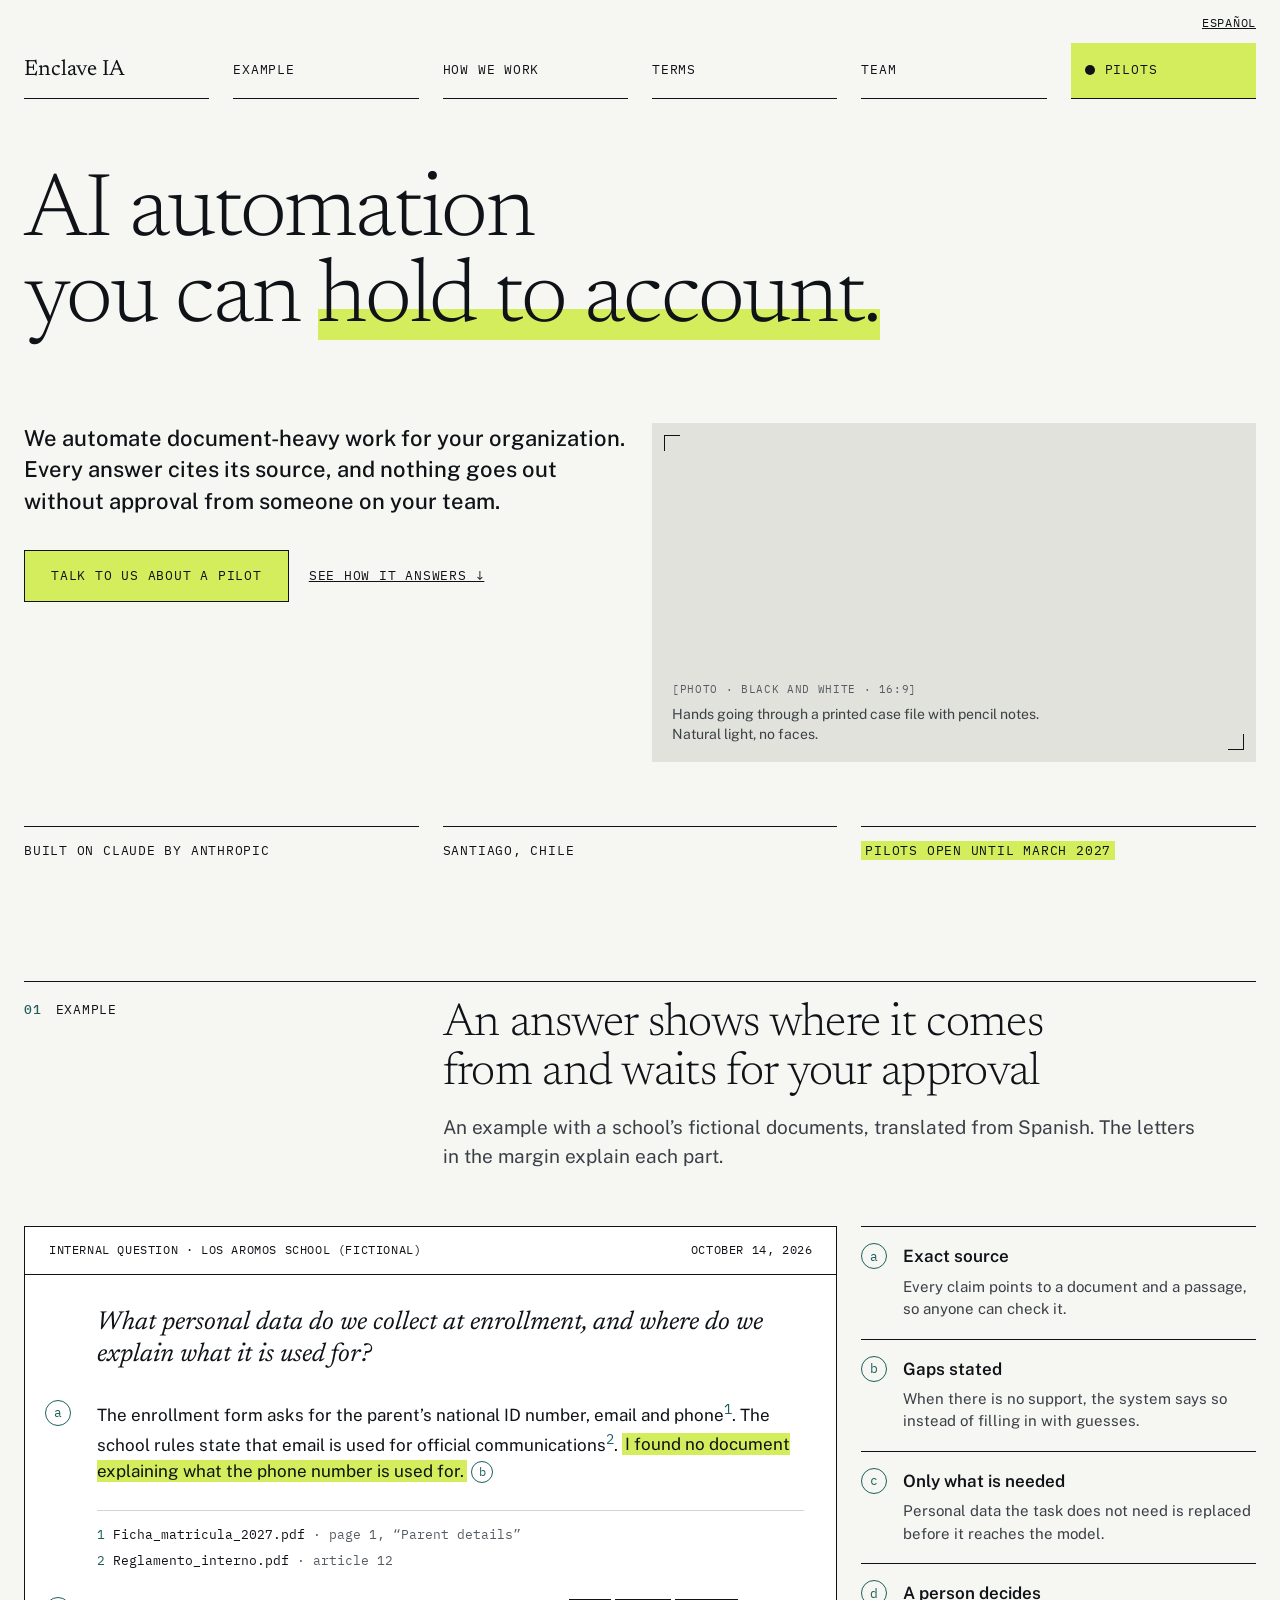
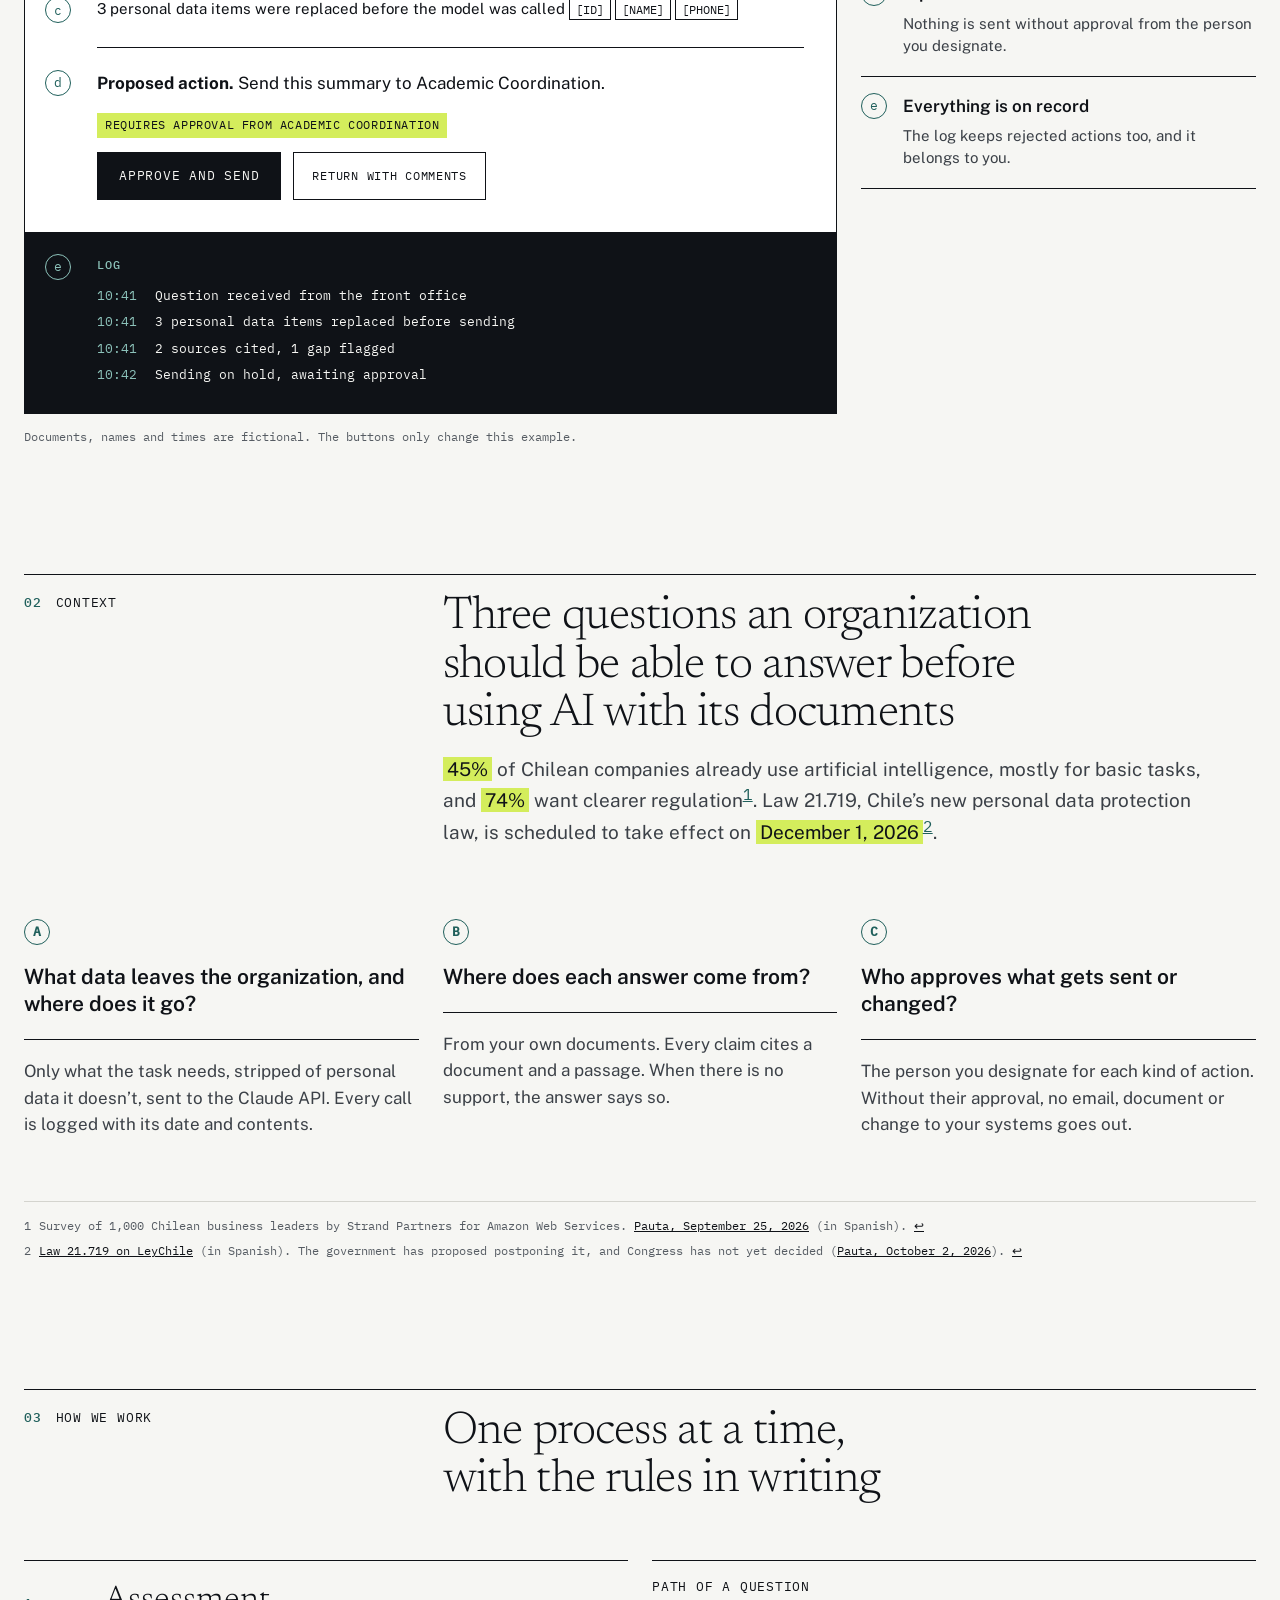
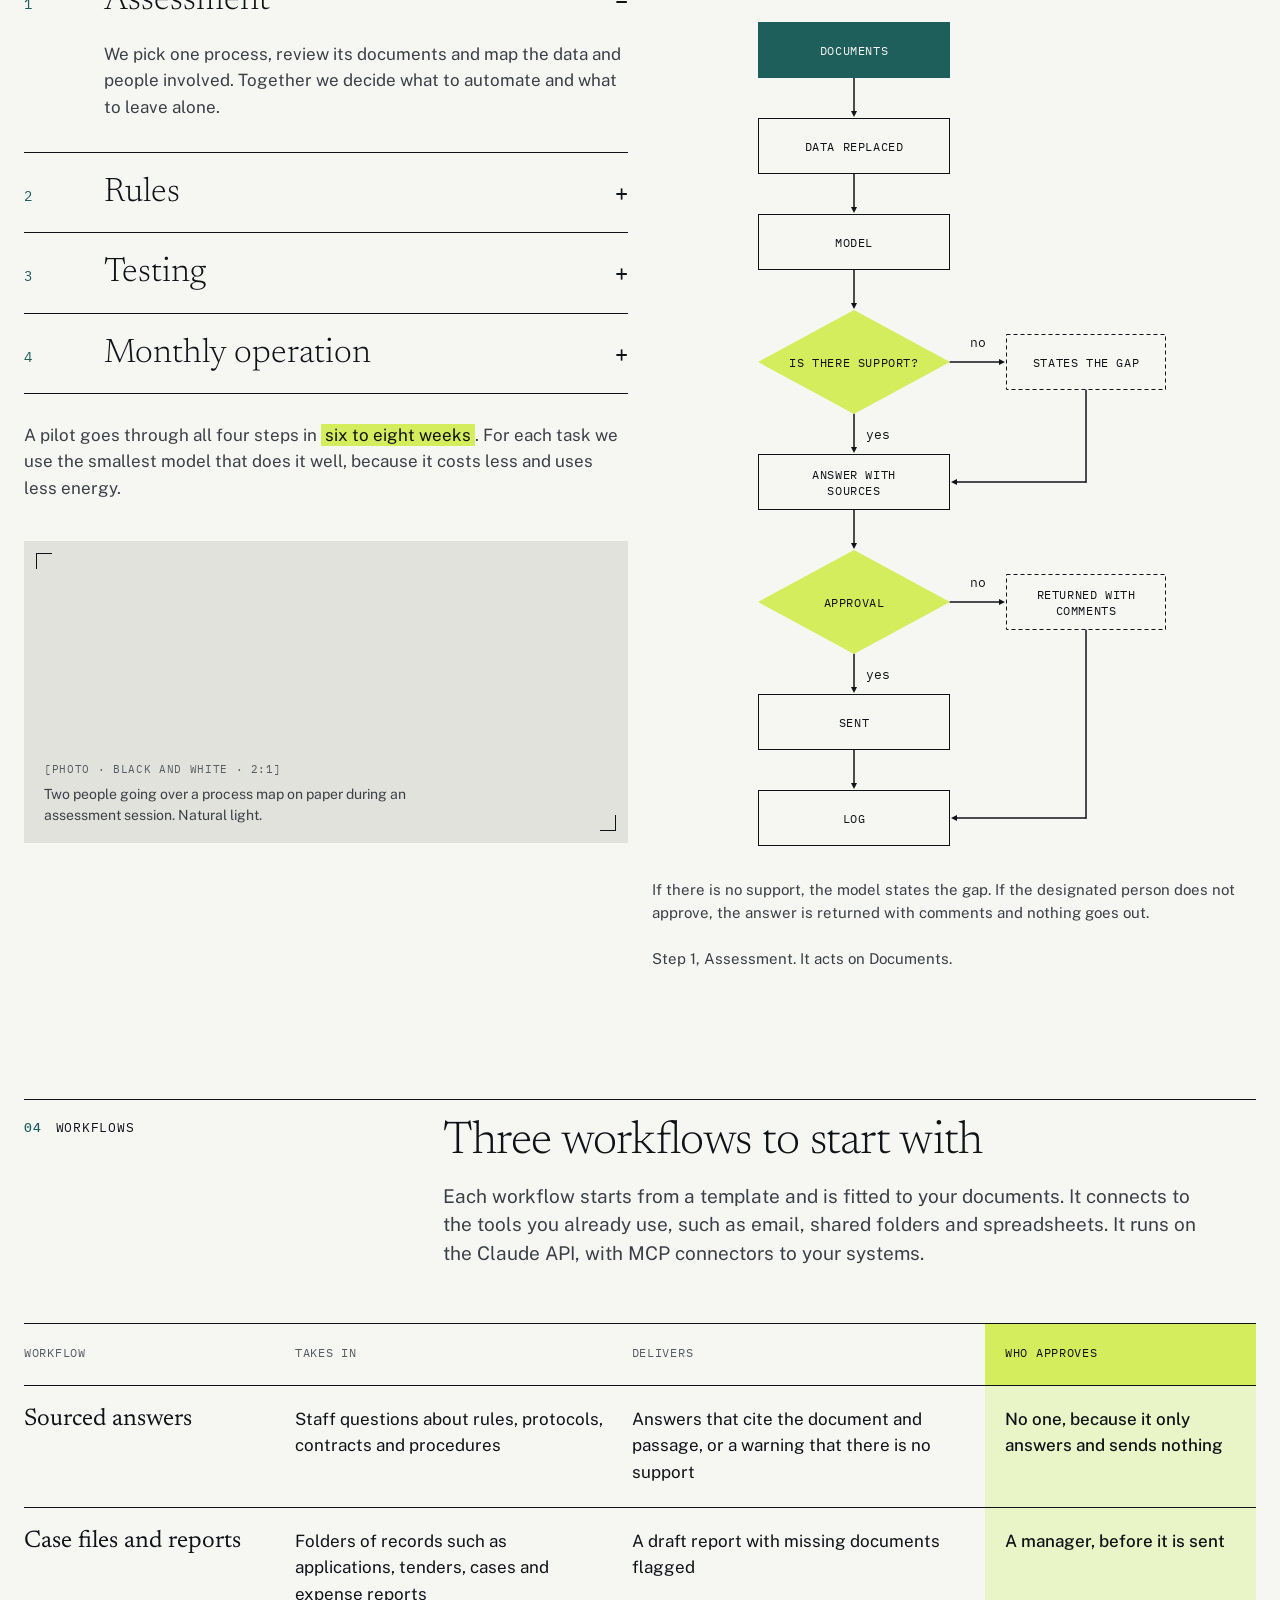
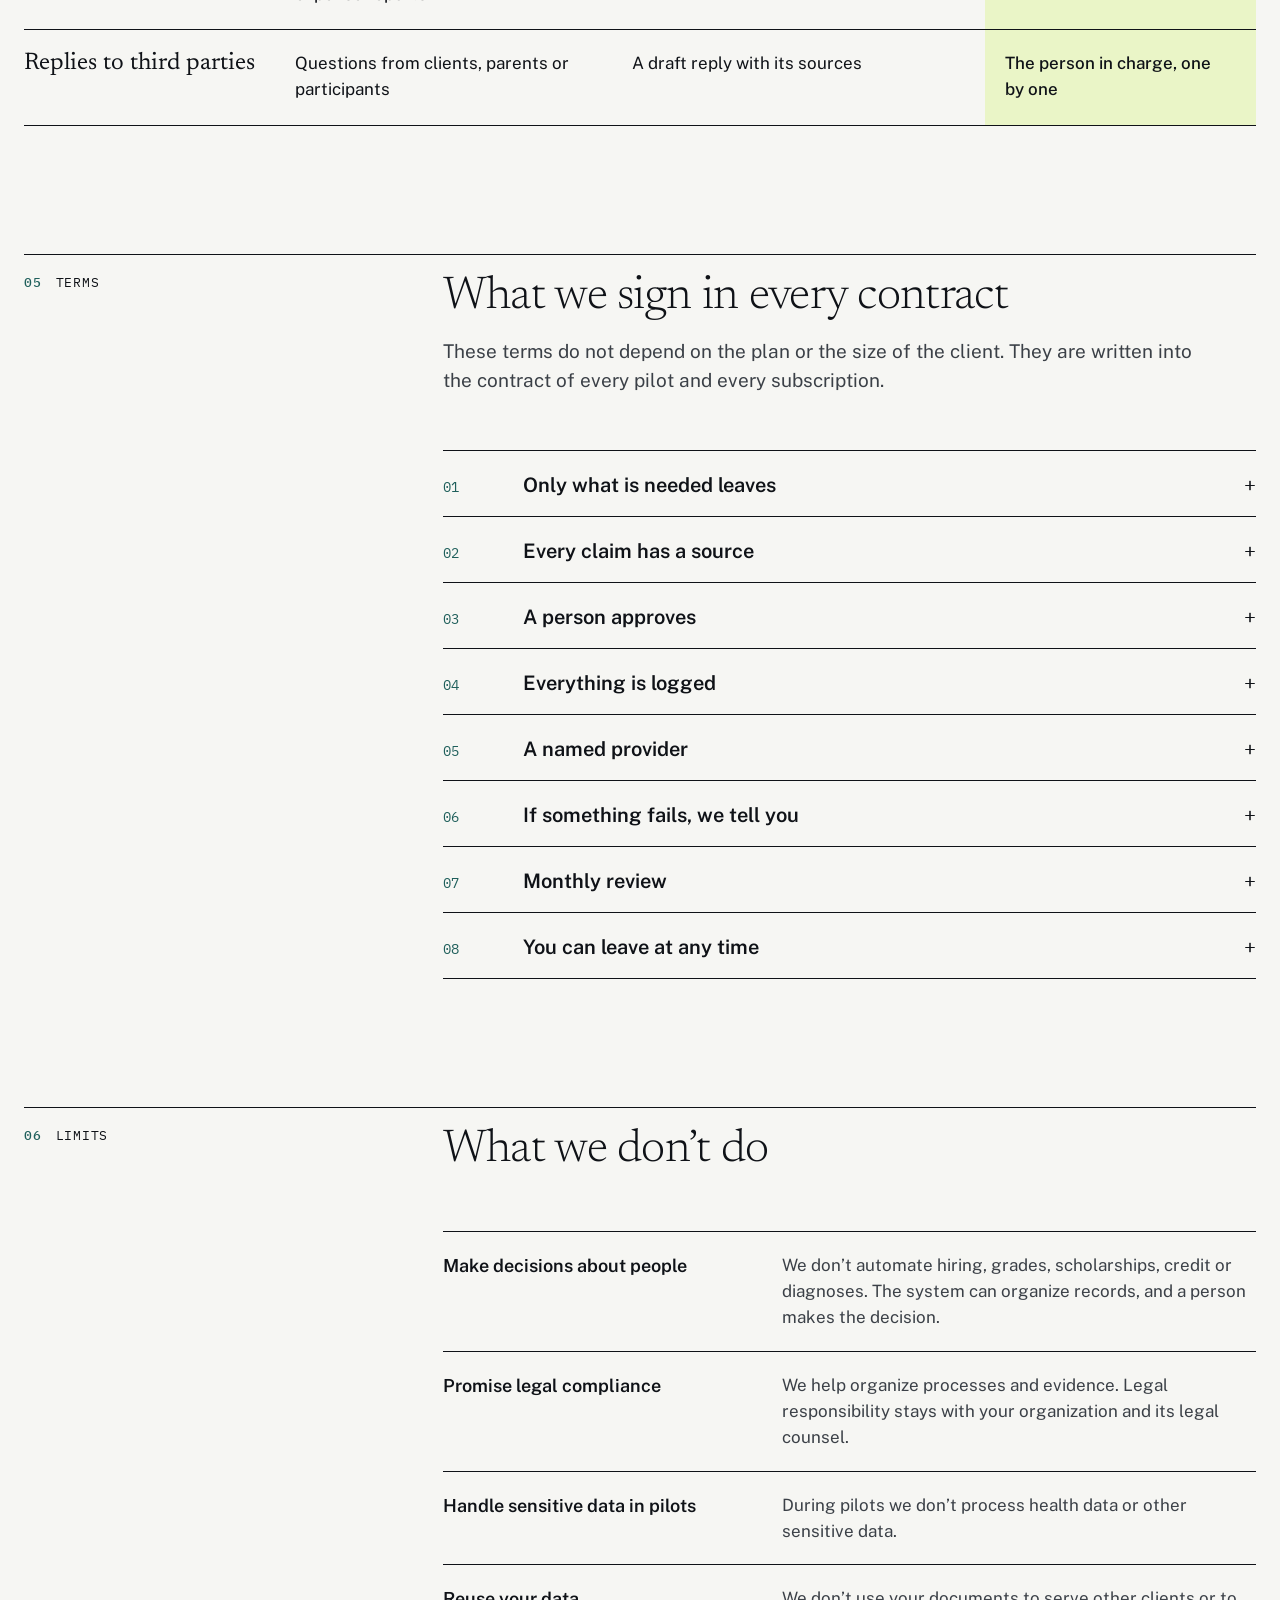
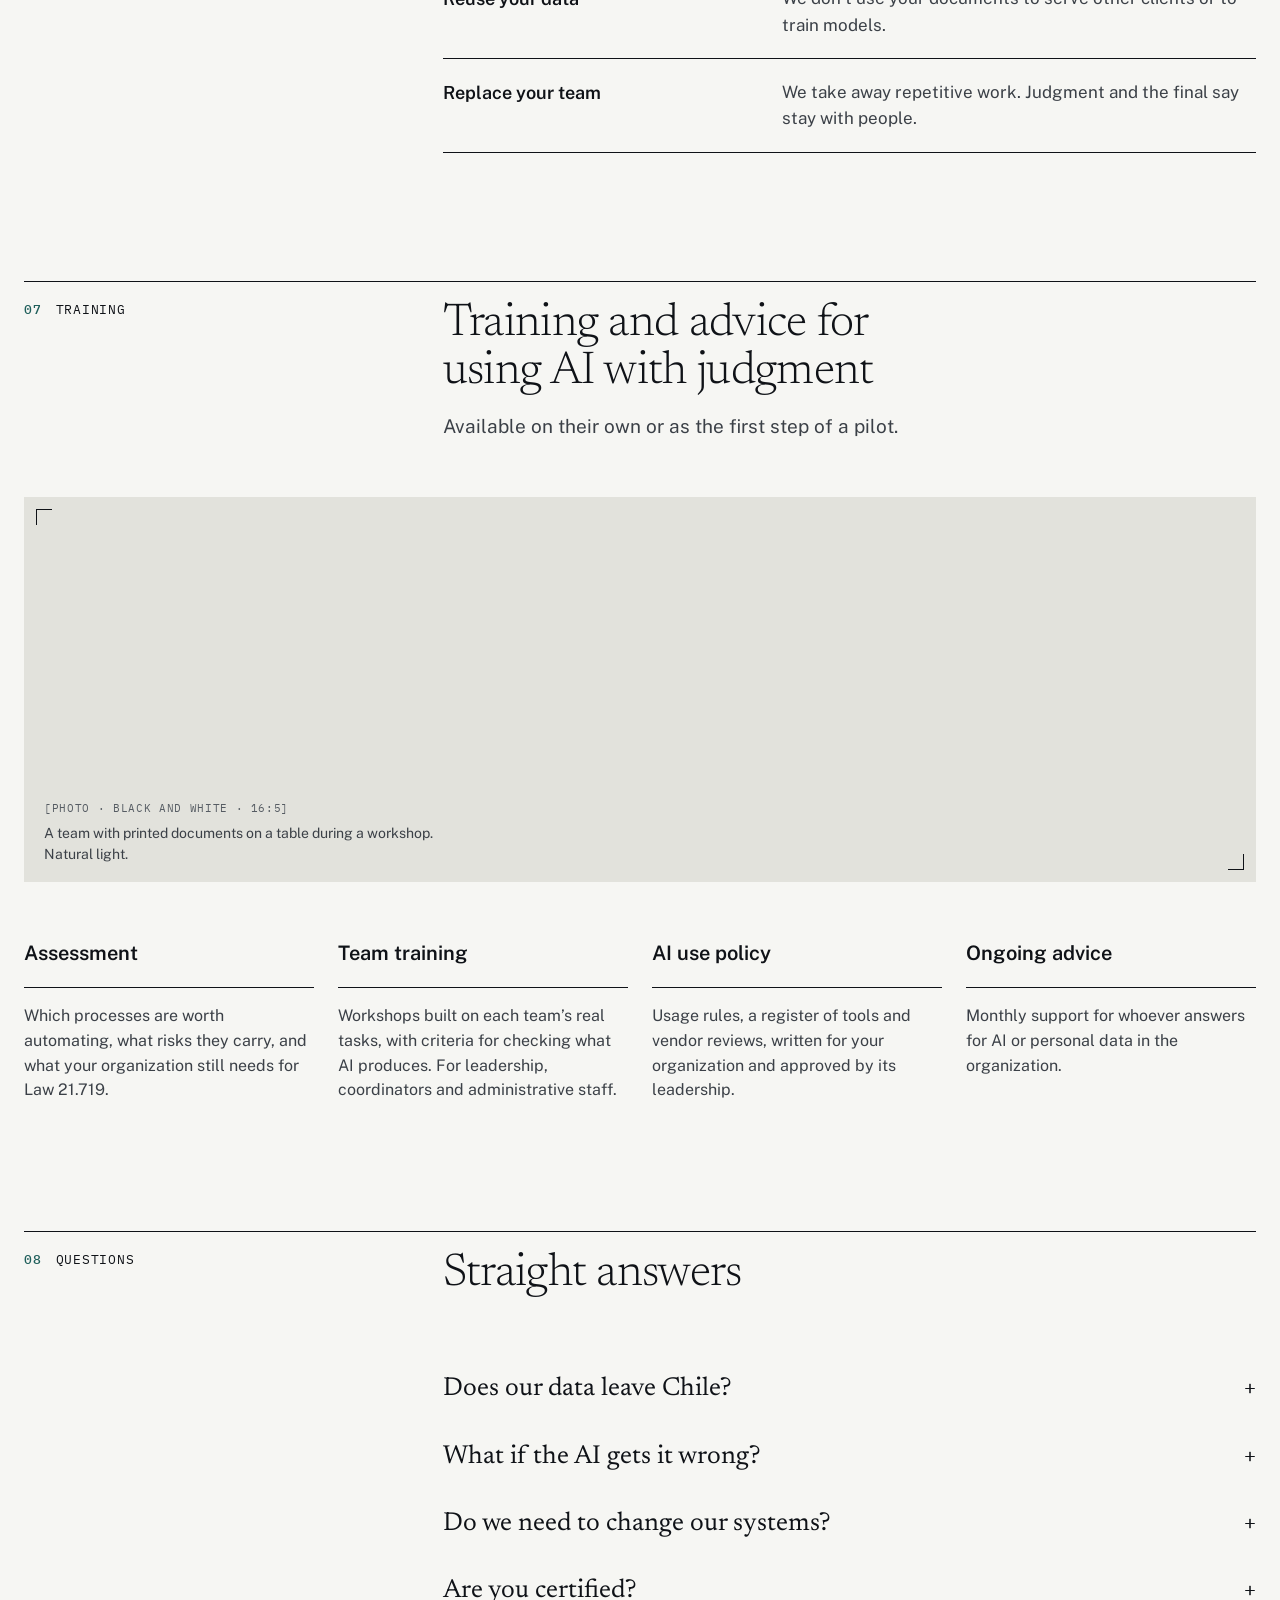
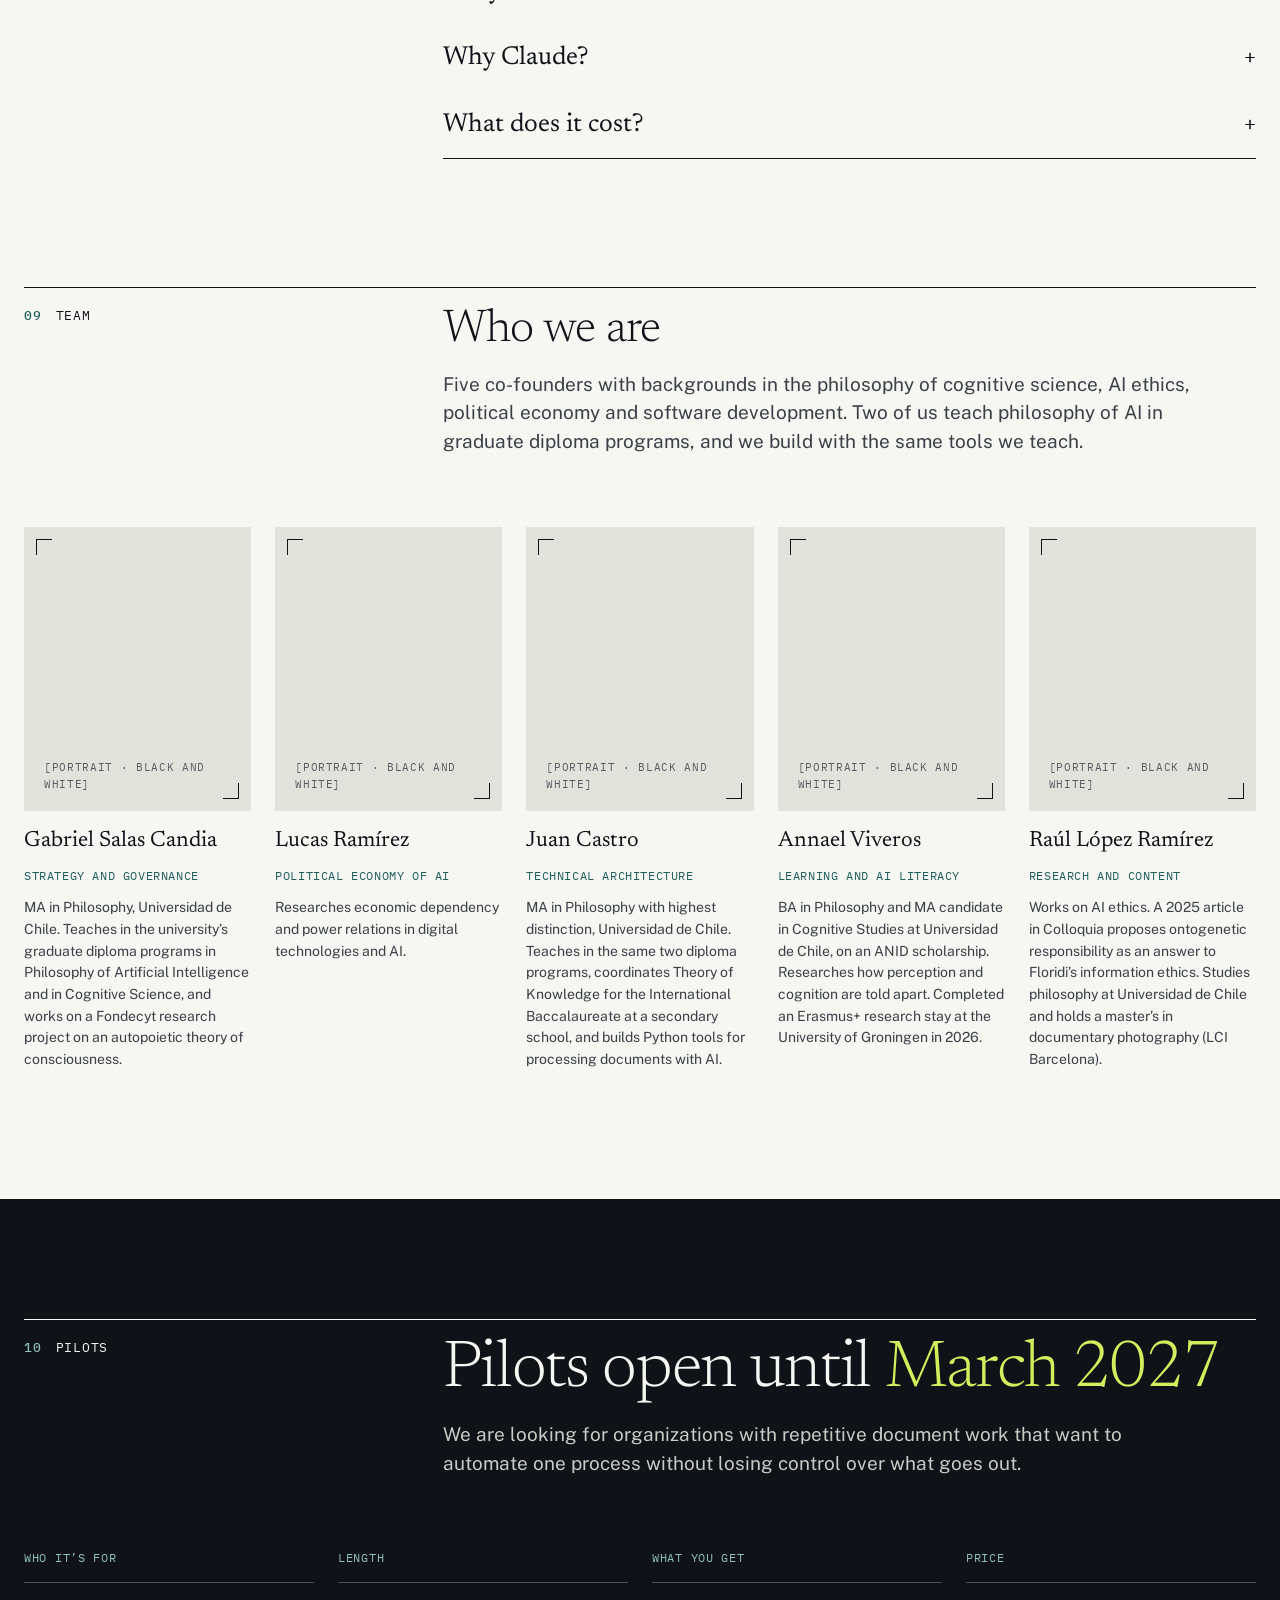
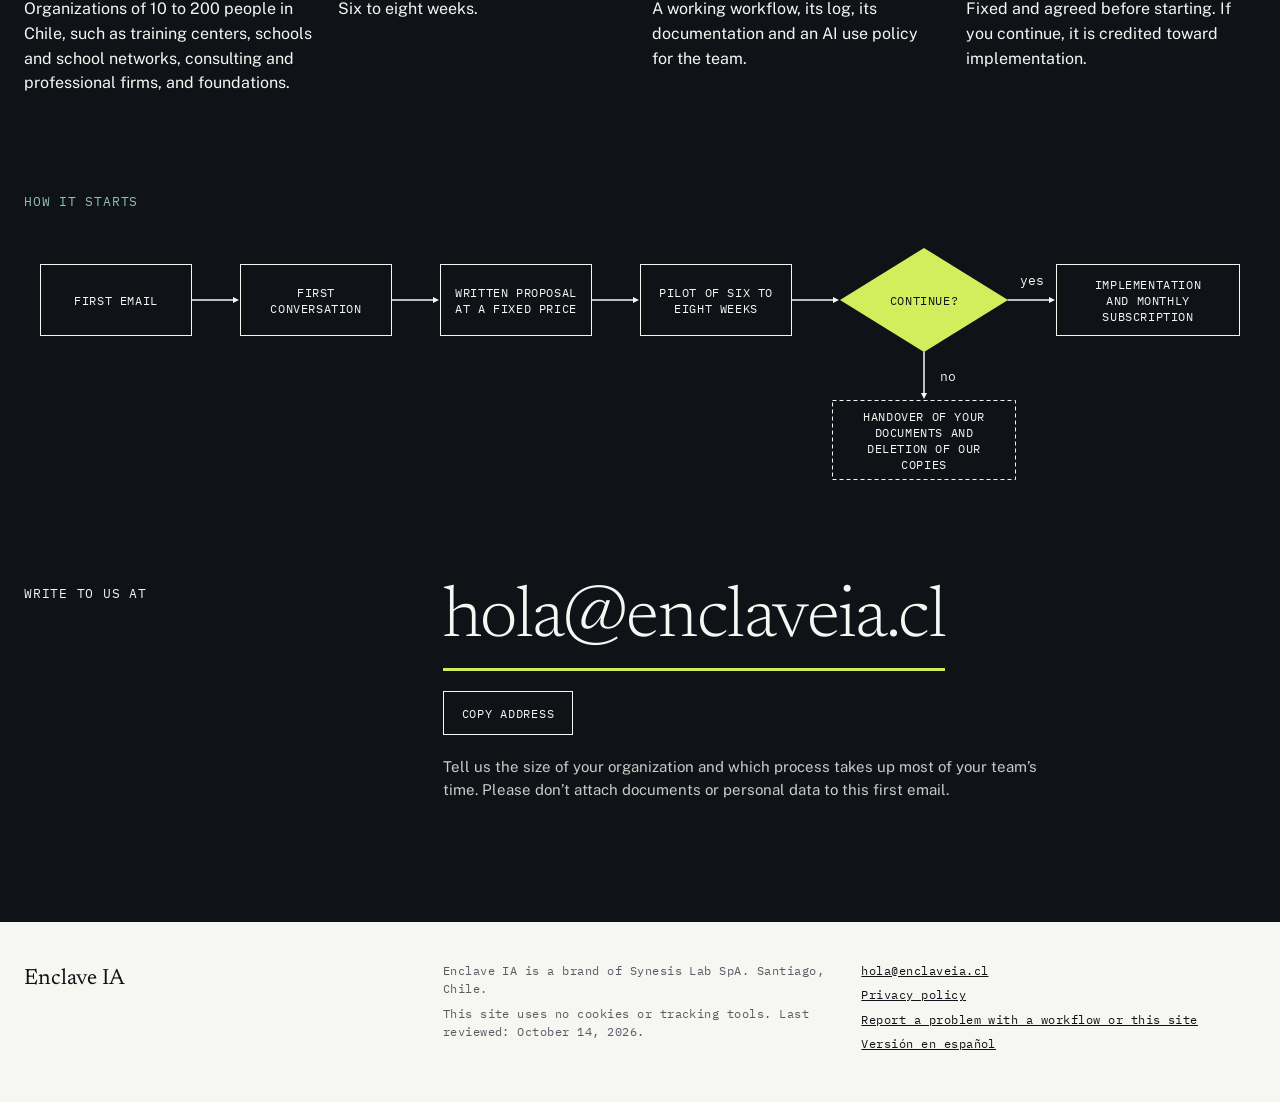
==== commit 68065b46: "Diagramas de flujo visibles en todos los anchos - «Cómo trabajamos»: el SVG se muestra siempre (ante" ====
--- a/sitio/en/index.html
+++ b/sitio/en/index.html
@@ -167,25 +167,12 @@
         <p class="ph-b">Two people going over a process map on paper during an assessment session. Natural light.</p>
       </figure>
     </div>
-    <figure class="col-4-3 fig" data-fig data-and=" and " data-caption-idle="Open a step to see which part of the path it covers." data-caption-step="Step {n}, {title}. It acts on {names}." data-label-step="Highlighted for the step {title}. It acts on {names}.">
+    <figure class="col-4-3 fig" data-fig data-stages="Documents|Data replaced|Model|Approval|Log" data-and=" and " data-caption-idle="Open a step to see which part of the path it covers." data-caption-step="Step {n}, {title}. It acts on {names}." data-label-step="Highlighted for the step {title}. It acts on {names}.">
       <figcaption class="kicker"><span>Path of a question</span></figcaption>
-      <div class="fig-wide">
+      <div class="fig-svg">
         <svg class="diagram" viewBox="0 0 440 832" role="img" data-fig-label="Flowchart of the path of a question. It starts from the documents, replaces personal data, queries the model and decides whether there is support. Then it goes through a person’s approval and ends in the log." aria-label="Flowchart of the path of a question. It starts from the documents, replaces personal data, queries the model and decides whether there is support. Then it goes through a person’s approval and ends in the log." focusable="false"><defs><marker id="fig-arrow" orient="auto" markerWidth="5" markerHeight="5" refX="2" refY="2" overflow="visible"><path d="M0 0 L4 2 L0 4 Z"/></marker></defs><g class="lines"><path d="M120 56 L120 92" marker-end="url(#fig-arrow)"/><path d="M120 152 L120 188" marker-end="url(#fig-arrow)"/><path d="M120 248 L120 284" marker-end="url(#fig-arrow)"/><path d="M120 392 L120 428" marker-end="url(#fig-arrow)"/><path d="M120 488 L120 524" marker-end="url(#fig-arrow)"/><path d="M120 632 L120 668" marker-end="url(#fig-arrow)"/><path d="M120 728 L120 764" marker-end="url(#fig-arrow)"/><path d="M216 340 L268 340" marker-end="url(#fig-arrow)"/><path d="M216 580 L268 580" marker-end="url(#fig-arrow)"/><path d="M352 368 L352 460"/><path d="M352 460 L220 460" marker-end="url(#fig-arrow)"/><path d="M352 608 L352 796"/><path d="M352 796 L220 796" marker-end="url(#fig-arrow)"/></g><g class="node" data-stage="0"><rect x="24.5" y="0.5" width="191" height="55"/><text x="120.0" y="28.0"><tspan x="120.0" dy="0">Documents</tspan></text></g><g class="node" data-stage="1"><rect x="24.5" y="96.5" width="191" height="55"/><text x="120.0" y="124.0"><tspan x="120.0" dy="0">Data replaced</tspan></text></g><g class="node" data-stage="2"><rect x="24.5" y="192.5" width="191" height="55"/><text x="120.0" y="220.0"><tspan x="120.0" dy="0">Model</tspan></text></g><g class="node" data-stage="2"><polygon points="120.0,288 216,340.0 120.0,392 24,340.0"/><text x="120.0" y="340.0"><tspan x="120.0" dy="0">Is there support?</tspan></text></g><g class="node dashed" data-stage="2"><rect x="272.5" y="312.5" width="159" height="55"/><text x="352.0" y="340.0"><tspan x="352.0" dy="0">States the gap</tspan></text></g><g class="node" data-stage="2"><rect x="24.5" y="432.5" width="191" height="55"/><text x="120.0" y="452.0"><tspan x="120.0" dy="0">Answer with</tspan><tspan x="120.0" dy="16">sources</tspan></text></g><g class="node" data-stage="3"><polygon points="120.0,528 216,580.0 120.0,632 24,580.0"/><text x="120.0" y="580.0"><tspan x="120.0" dy="0">Approval</tspan></text></g><g class="node dashed" data-stage="3"><rect x="272.5" y="552.5" width="159" height="55"/><text x="352.0" y="572.0"><tspan x="352.0" dy="0">Returned with</tspan><tspan x="352.0" dy="16">comments</tspan></text></g><g class="node" data-stage="3"><rect x="24.5" y="672.5" width="191" height="55"/><text x="120.0" y="700.0"><tspan x="120.0" dy="0">Sent</tspan></text></g><g class="node" data-stage="4"><rect x="24.5" y="768.5" width="191" height="55"/><text x="120.0" y="796.0"><tspan x="120.0" dy="0">Log</tspan></text></g><text x="244" y="320" class="lbl"><tspan x="244" dy="0">no</tspan></text><text x="244" y="560" class="lbl"><tspan x="244" dy="0">no</tspan></text><text x="144" y="412" class="lbl"><tspan x="144" dy="0">yes</tspan></text><text x="144" y="652" class="lbl"><tspan x="144" dy="0">yes</tspan></text></svg>
       </div>
-      <div class="fig-narrow">
-        <ol class="chips" aria-label="Path of a question">
-          <li class="chip" data-stage="0">Documents</li>
-          <li class="arrow" aria-hidden="true">→</li>
-          <li class="chip" data-stage="1">Data replaced</li>
-          <li class="arrow" aria-hidden="true">→</li>
-          <li class="chip" data-stage="2">Model</li>
-          <li class="arrow" aria-hidden="true">→</li>
-          <li class="chip" data-stage="3">Approval</li>
-          <li class="arrow" aria-hidden="true">→</li>
-          <li class="chip" data-stage="4">Log</li>
-        </ol>
-        <p>If there is no support, the model states the gap. If the designated person does not approve, the answer is returned with comments and nothing goes out.</p>
-      </div>
+      <p class="fig-note">If there is no support, the model states the gap. If the designated person does not approve, the answer is returned with comments and nothing goes out.</p>
       <p class="fig-caption" aria-live="polite" data-fig-caption>Open a step to see which part of the path it covers.</p>
     </figure>
   </div>
@@ -351,16 +338,8 @@
       <div class="flow-wide">
         <svg class="diagram" viewBox="0 0 1200 300" role="img" aria-label="Flowchart. First email, first conversation, written proposal at a fixed price and a pilot of six to eight weeks. Then you decide whether to continue. If you continue, implementation and a monthly subscription follow. If not, you receive your documents and logs, and Enclave IA deletes its copies." focusable="false"><defs><marker id="flow-arrow" orient="auto" markerWidth="5" markerHeight="5" refX="2" refY="2" overflow="visible"><path d="M0 0 L4 2 L0 4 Z"/></marker></defs><g class="lines"><path d="M152 112 L196 112" marker-end="url(#flow-arrow)"/><path d="M352 112 L396 112" marker-end="url(#flow-arrow)"/><path d="M552 112 L596 112" marker-end="url(#flow-arrow)"/><path d="M752 112 L796 112" marker-end="url(#flow-arrow)"/><path d="M968 112 L1012 112" marker-end="url(#flow-arrow)"/><path d="M884 164 L884 208" marker-end="url(#flow-arrow)"/></g><g class="node"><rect x="0.5" y="76.5" width="151" height="71"/><text x="76.0" y="112.0"><tspan x="76.0" dy="0">First email</tspan></text></g><g class="node"><rect x="200.5" y="76.5" width="151" height="71"/><text x="276.0" y="104.0"><tspan x="276.0" dy="0">First</tspan><tspan x="276.0" dy="16">conversation</tspan></text></g><g class="node"><rect x="400.5" y="76.5" width="151" height="71"/><text x="476.0" y="104.0"><tspan x="476.0" dy="0">Written proposal</tspan><tspan x="476.0" dy="16">at a fixed price</tspan></text></g><g class="node"><rect x="600.5" y="76.5" width="151" height="71"/><text x="676.0" y="104.0"><tspan x="676.0" dy="0">Pilot of six to</tspan><tspan x="676.0" dy="16">eight weeks</tspan></text></g><g class="node"><polygon points="884.0,60 968,112.0 884.0,164 800,112.0"/><text x="884.0" y="112.0"><tspan x="884.0" dy="0">Continue?</tspan></text></g><g class="node"><rect x="1016.5" y="76.5" width="183" height="71"/><text x="1108.0" y="96.0"><tspan x="1108.0" dy="0">Implementation</tspan><tspan x="1108.0" dy="16">and monthly</tspan><tspan x="1108.0" dy="16">subscription</tspan></text></g><g class="node dashed"><rect x="792.5" y="212.5" width="183" height="79"/><text x="884.0" y="228.0"><tspan x="884.0" dy="0">Handover of your</tspan><tspan x="884.0" dy="16">documents and</tspan><tspan x="884.0" dy="16">deletion of our</tspan><tspan x="884.0" dy="16">copies</tspan></text></g><text x="992" y="92" class="lbl"><tspan x="992" dy="0">yes</tspan></text><text x="908" y="188" class="lbl"><tspan x="908" dy="0">no</tspan></text></svg>
       </div>
-      <div class="flow-narrow">
-        <ol class="chips">
-          <li class="chip">First email</li>
-          <li class="arrow" aria-hidden="true">→</li>
-          <li class="chip">First conversation</li>
-          <li class="arrow" aria-hidden="true">→</li>
-          <li class="chip">Written proposal at a fixed price</li>
-          <li class="arrow" aria-hidden="true">→</li>
-          <li class="chip">Pilot of six to eight weeks</li>
-        </ol>
+      <div class="flow-tall">
+        <svg class="diagram" viewBox="0 0 440 640" role="img" aria-label="Flowchart. First email, first conversation, written proposal at a fixed price and a pilot of six to eight weeks. Then you decide whether to continue. If you continue, implementation and a monthly subscription follow. If not, you receive your documents and logs, and Enclave IA deletes its copies." focusable="false"><defs><marker id="flow-arrow-v" orient="auto" markerWidth="5" markerHeight="5" refX="2" refY="2" overflow="visible"><path d="M0 0 L4 2 L0 4 Z"/></marker></defs><g class="lines"><path d="M120 56 L120 92" marker-end="url(#flow-arrow-v)"/><path d="M120 152 L120 188" marker-end="url(#flow-arrow-v)"/><path d="M120 248 L120 284" marker-end="url(#flow-arrow-v)"/><path d="M120 344 L120 380" marker-end="url(#flow-arrow-v)"/><path d="M120 488 L120 548" marker-end="url(#flow-arrow-v)"/><path d="M216 436 L268 436" marker-end="url(#flow-arrow-v)"/></g><g class="node"><rect x="24.5" y="0.5" width="191" height="55"/><text x="120.0" y="28.0"><tspan x="120.0" dy="0">First email</tspan></text></g><g class="node"><rect x="24.5" y="96.5" width="191" height="55"/><text x="120.0" y="116.0"><tspan x="120.0" dy="0">First</tspan><tspan x="120.0" dy="16">conversation</tspan></text></g><g class="node"><rect x="24.5" y="192.5" width="191" height="55"/><text x="120.0" y="212.0"><tspan x="120.0" dy="0">Written proposal</tspan><tspan x="120.0" dy="16">at a fixed price</tspan></text></g><g class="node"><rect x="24.5" y="288.5" width="191" height="55"/><text x="120.0" y="308.0"><tspan x="120.0" dy="0">Pilot of six to</tspan><tspan x="120.0" dy="16">eight weeks</tspan></text></g><g class="node"><polygon points="120.0,384 216,436.0 120.0,488 24,436.0"/><text x="120.0" y="436.0"><tspan x="120.0" dy="0">Continue?</tspan></text></g><g class="node"><rect x="24.5" y="552.5" width="191" height="71"/><text x="120.0" y="572.0"><tspan x="120.0" dy="0">Implementation</tspan><tspan x="120.0" dy="16">and monthly</tspan><tspan x="120.0" dy="16">subscription</tspan></text></g><g class="node dashed"><rect x="272.5" y="396.5" width="159" height="79"/><text x="352.0" y="412.0"><tspan x="352.0" dy="0">Handover of your</tspan><tspan x="352.0" dy="16">documents and</tspan><tspan x="352.0" dy="16">deletion of our</tspan><tspan x="352.0" dy="16">copies</tspan></text></g><text x="144" y="520" class="lbl"><tspan x="144" dy="0">yes</tspan></text><text x="244" y="412" class="lbl"><tspan x="244" dy="0">no</tspan></text></svg>
         <p>If you decide to continue, implementation and a monthly subscription follow. If not, you receive your documents and logs, and we delete our copies.</p>
       </div>
     </div>
--- a/sitio/assets/portada.css
+++ b/sitio/assets/portada.css
@@ -312,17 +312,8 @@
 }
 .fig-caption { font-size: 15px; line-height: 1.5; color: var(--ink-2); }
 .fig svg { overflow: visible; }
-.fig-wide svg { width: 440px; max-width: 100%; height: auto; margin: 0 auto; }
-.fig-narrow { display: none; }
-.fig-narrow > p { margin-top: 20px; font-size: 15px; color: var(--ink-2); }
-.chips {
-  display: flex; flex-wrap: wrap; align-items: center; gap: 8px;
-  font-family: var(--mono); font-size: 12px; letter-spacing: 0.05em; text-transform: uppercase;
-}
-.chips .chip { padding: 10px 12px; border: 1px solid var(--ink); color: var(--ink); }
-.chips .chip.on { background: var(--green); border-color: var(--green); color: var(--paper); }
-.chips .arrow { color: var(--ink-3); }
-
+.fig-svg svg { width: 440px; max-width: 100%; height: auto; margin: 0 auto; }
+.fig-note { font-size: 15px; color: var(--ink-2); }
 /* Diagramas (SVG) */
 .diagram text {
   font-family: var(--mono); font-size: 12px; letter-spacing: 0.05em; text-transform: uppercase;
@@ -396,10 +387,9 @@
 .start { margin-top: 96px; }
 .start .kicker { color: var(--green-light); }
 .flow-wide svg { width: 1200px; max-width: 100%; height: auto; margin: -24px auto 0; }
-.flow-narrow { display: none; margin-top: 32px; }
-.flow-narrow p { margin-top: 20px; font-size: 15px; color: var(--on-dark-2); }
-.flow-narrow .chips .chip { border-color: var(--paper); color: var(--paper); }
-.flow-narrow .chips .arrow { color: var(--green-light); }
+.flow-tall { display: none; margin-top: 32px; }
+.flow-tall svg { width: 440px; max-width: 100%; height: auto; margin: 0 auto; }
+.flow-tall p { margin-top: 24px; font-size: 15px; color: var(--on-dark-2); }
 .dark .diagram text { fill: var(--paper); }
 .dark .diagram .lines path { stroke: var(--paper); }
 .dark .diagram marker path { fill: var(--paper); }
@@ -424,13 +414,9 @@
 .foot-col { display: flex; flex-direction: column; gap: 6px; }
 
 /* Tablet y móvil */
-@media (max-width: 1247px) {
+@media (max-width: 999px) {
   .flow-wide { display: none; }
-  .flow-narrow { display: block; }
-}
-@media (max-width: 999px) {
-  .fig-wide { display: none; }
-  .fig-narrow { display: block; }
+  .flow-tall { display: block; }
 }
 @media (max-width: 900px) {
   .grid-6, .grid-5, .grid-4, .grid-3 { grid-template-columns: minmax(0, 1fr); }
